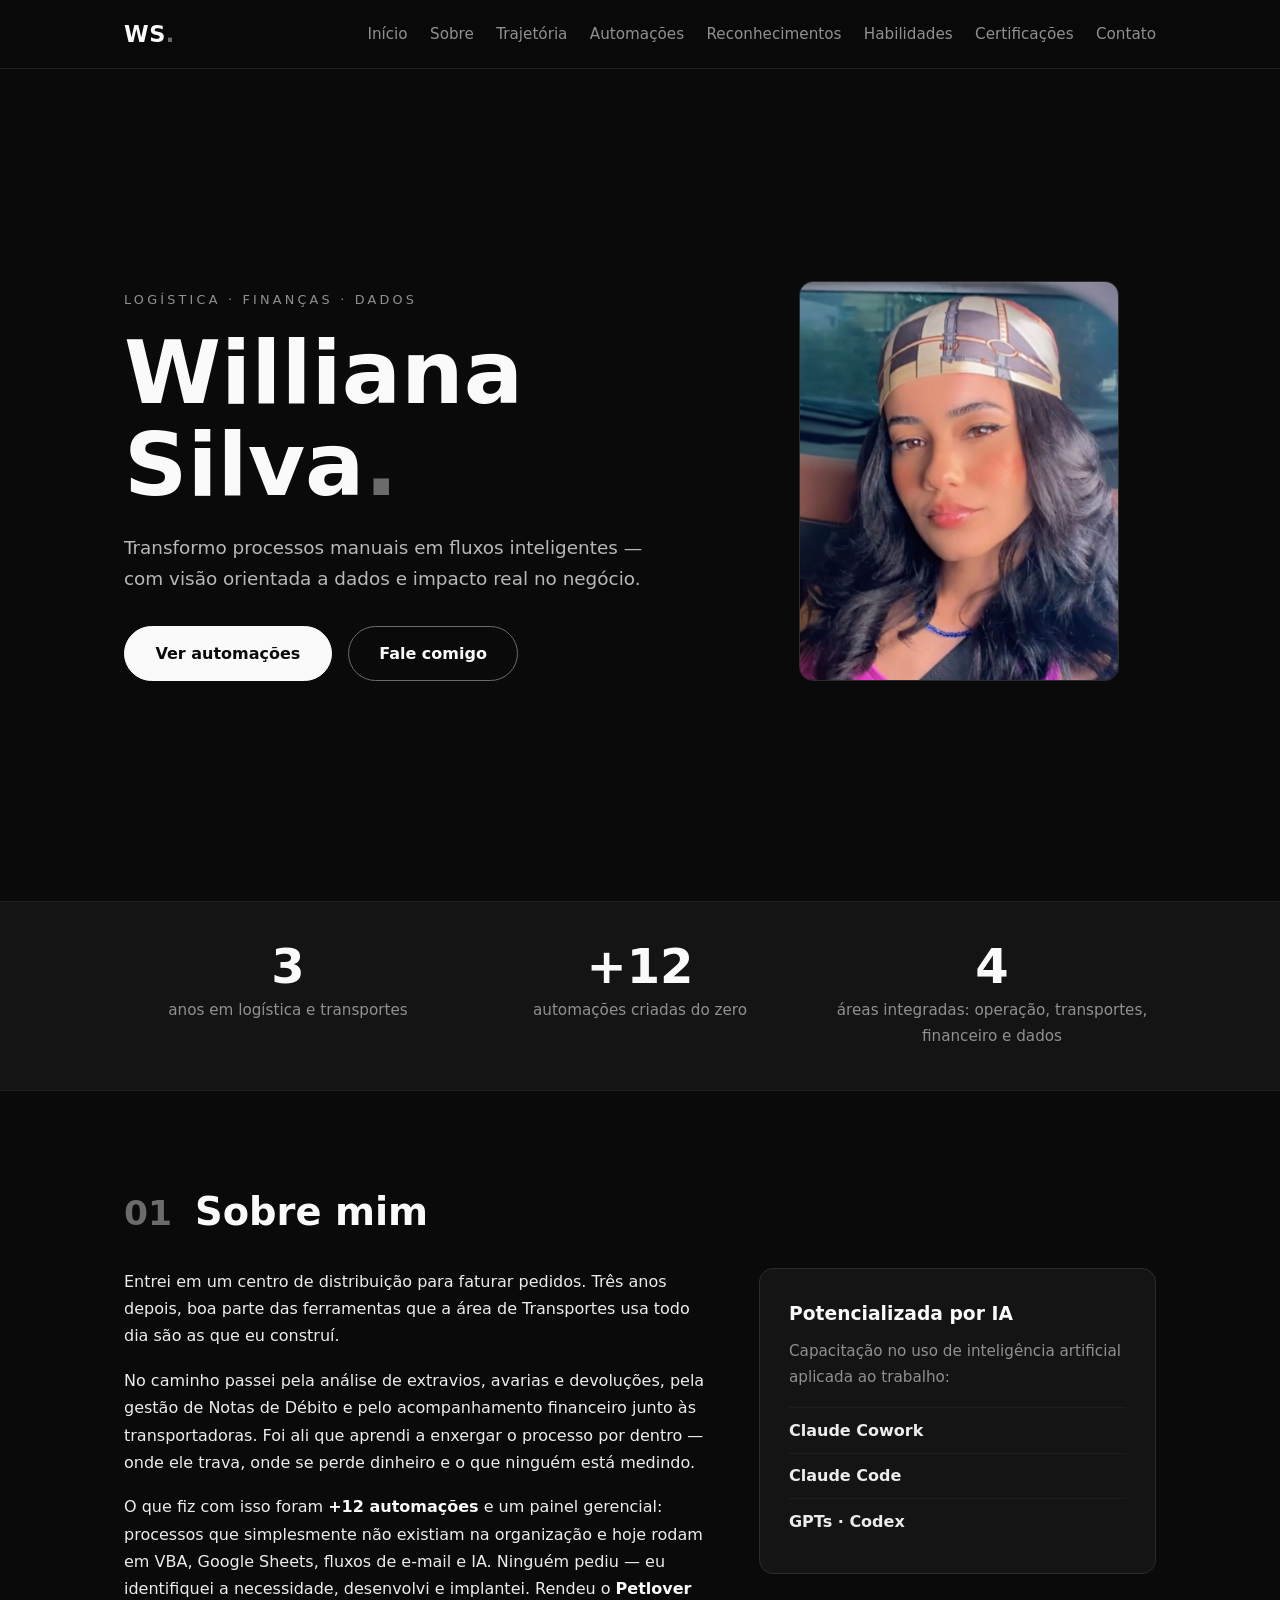
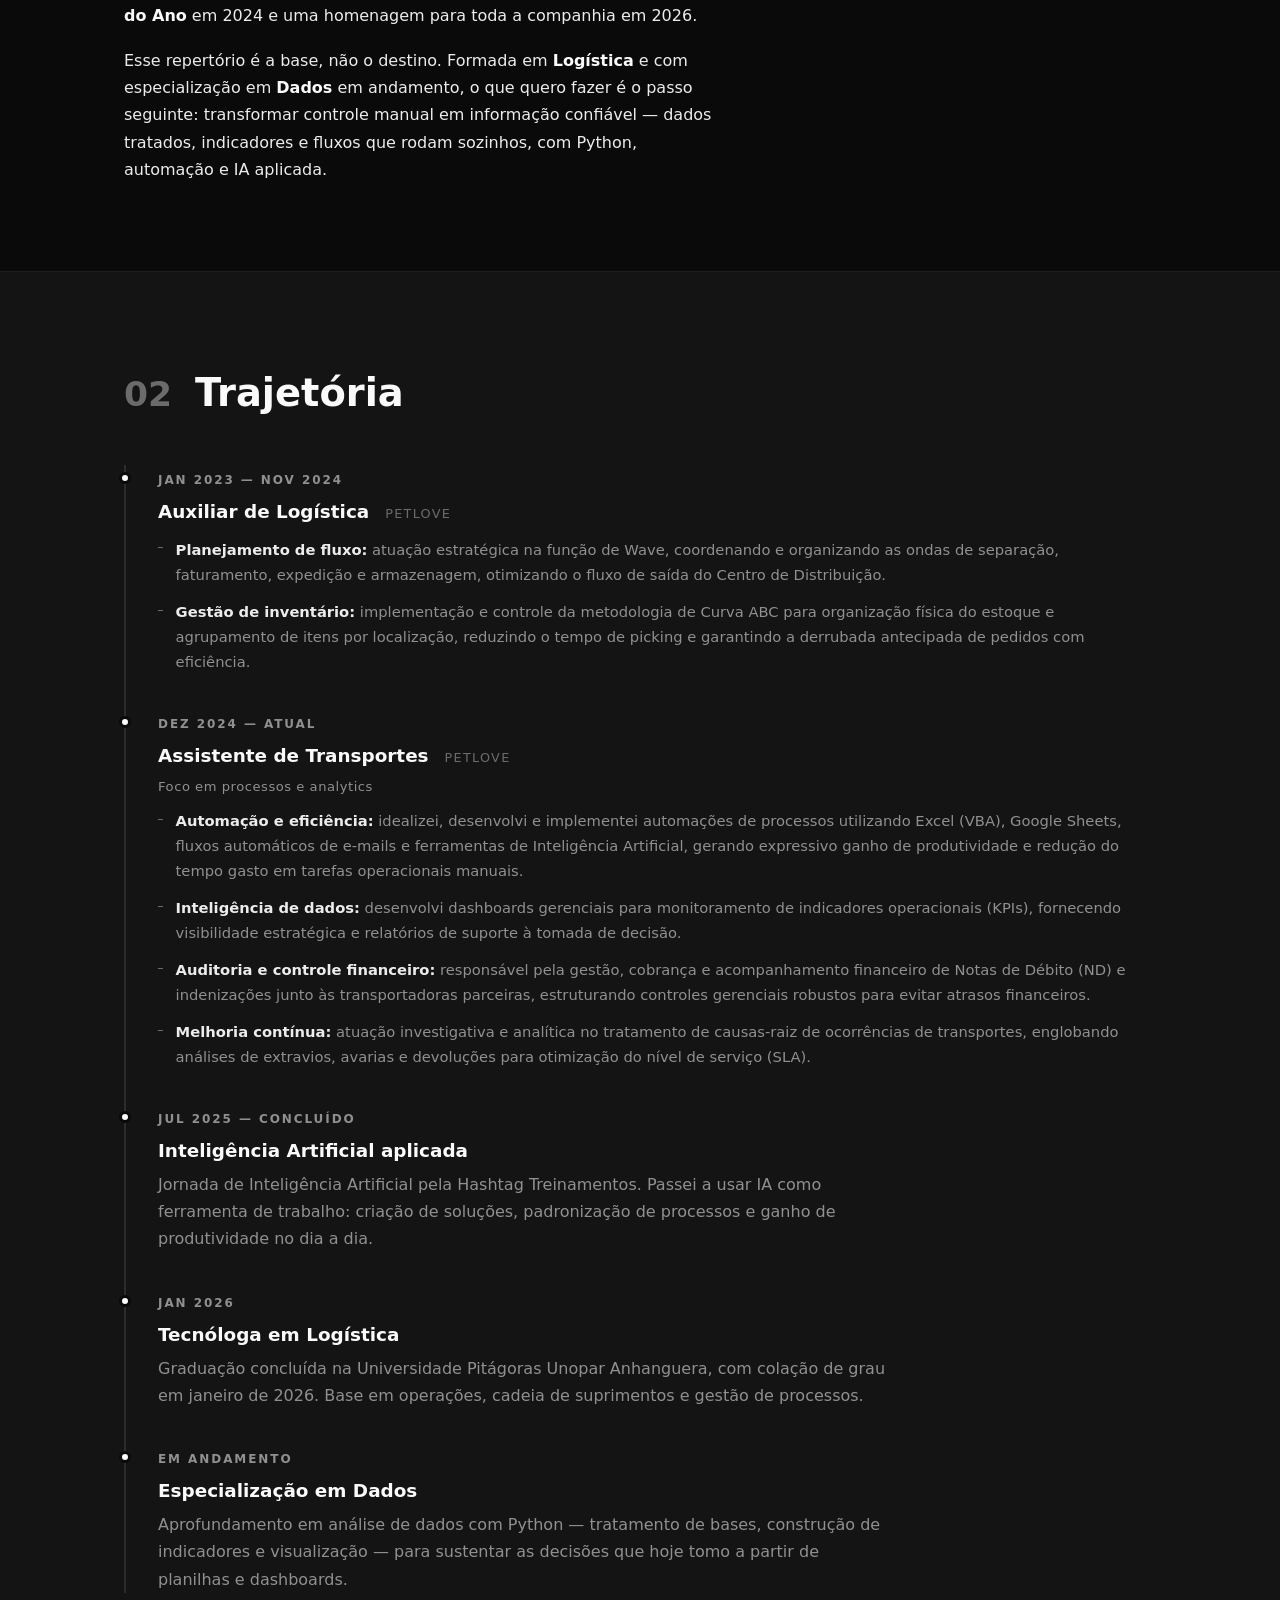
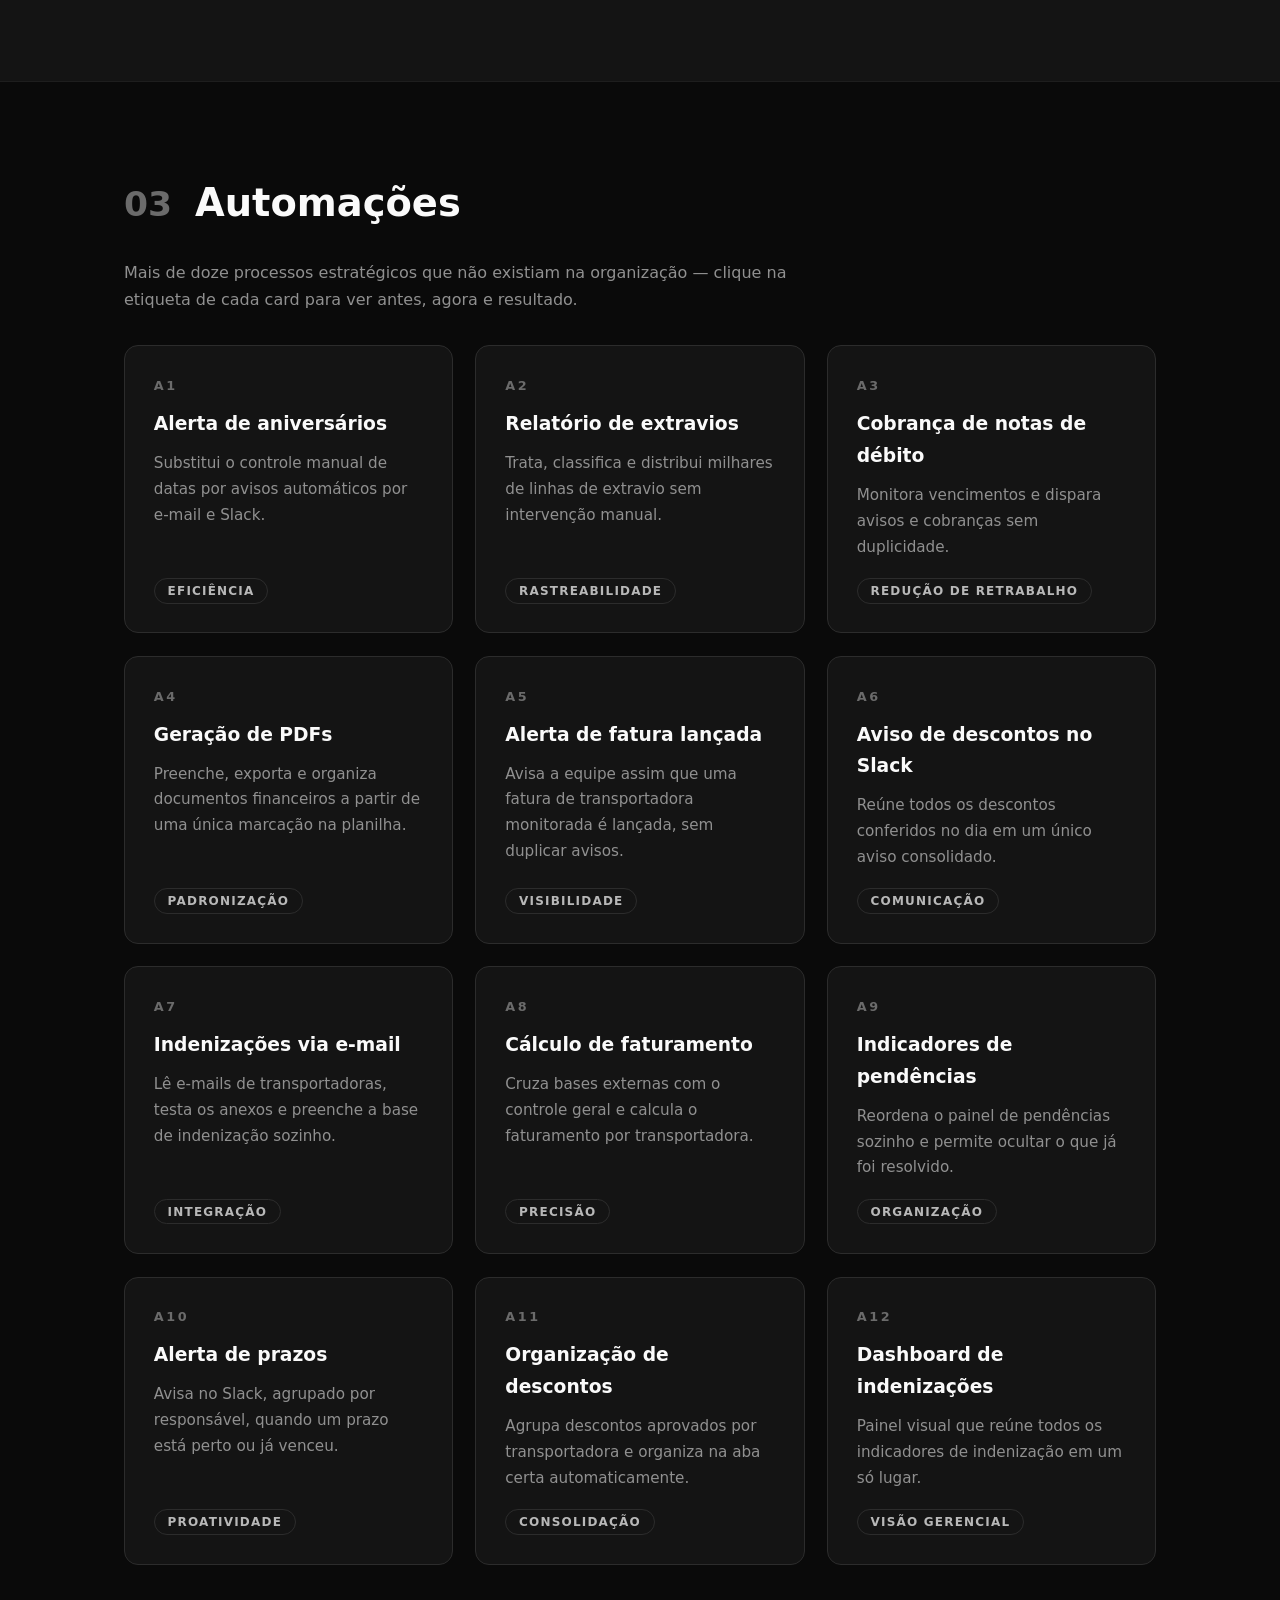
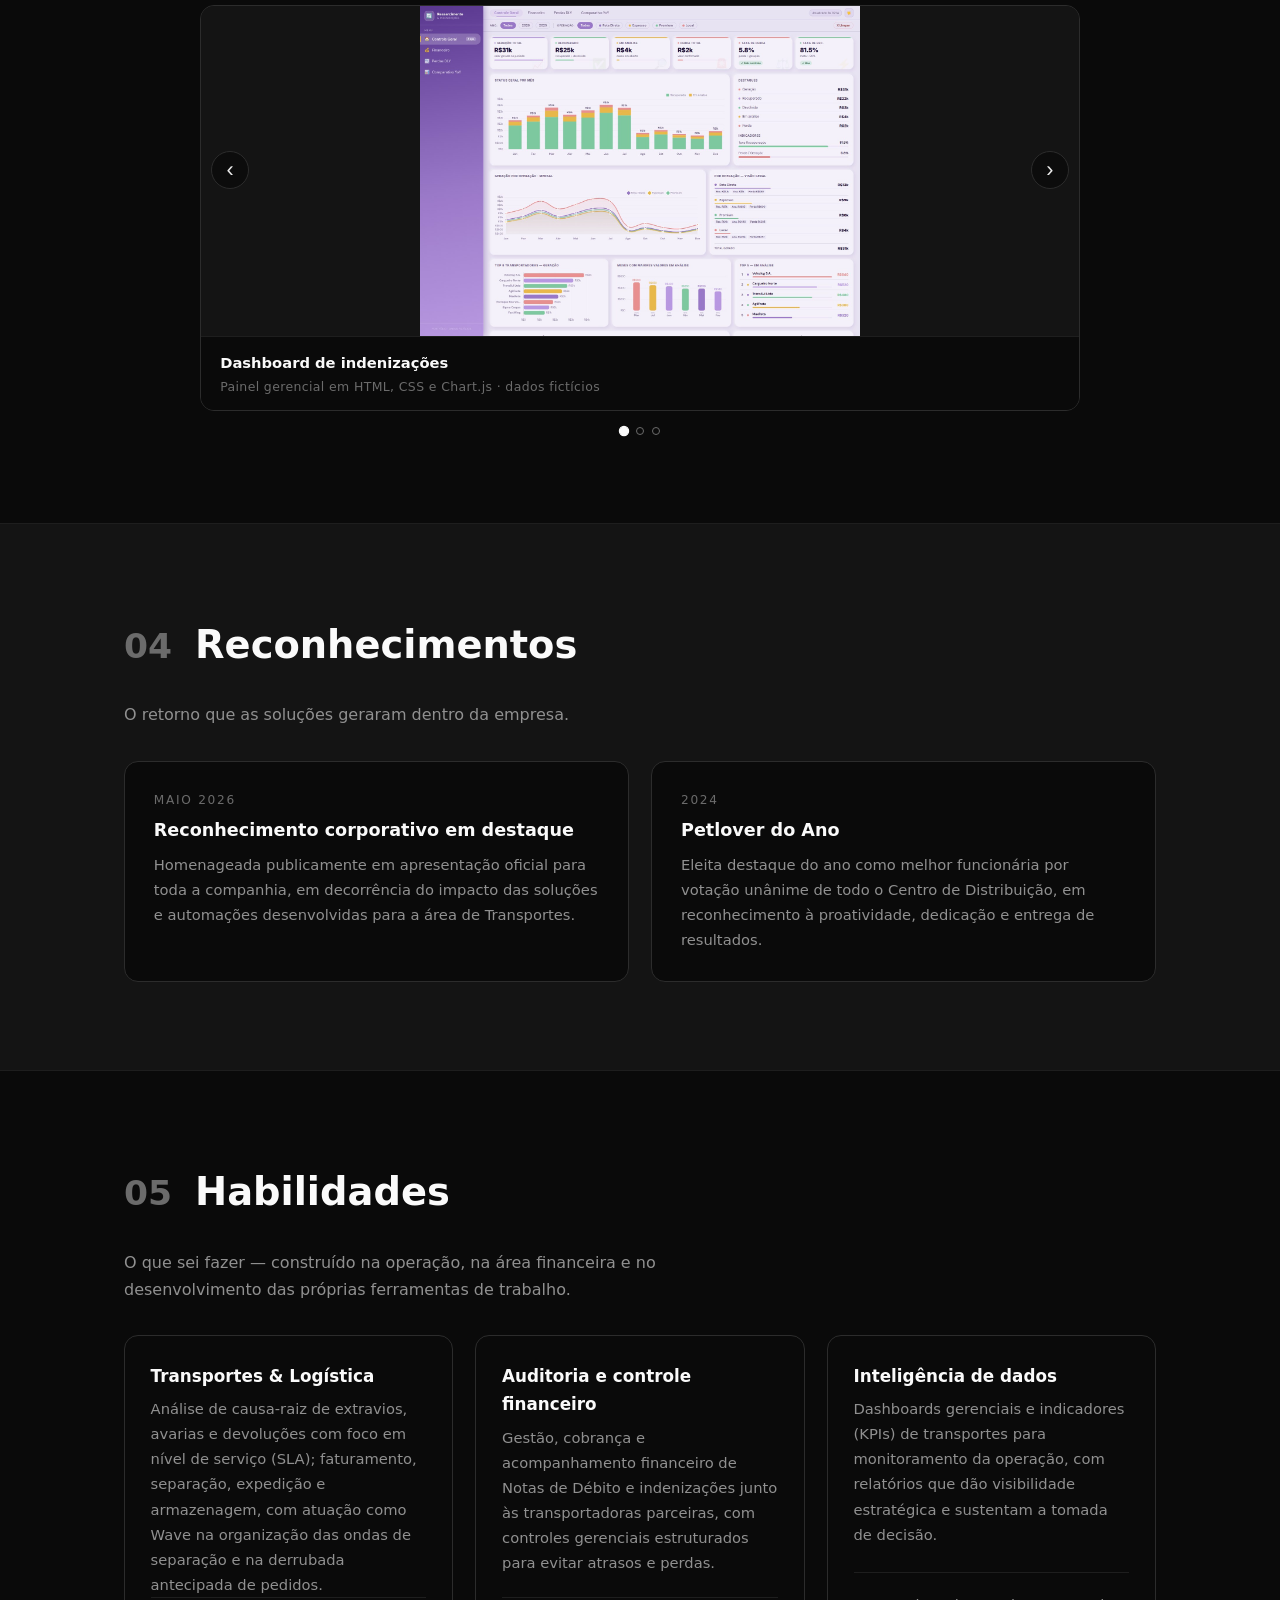
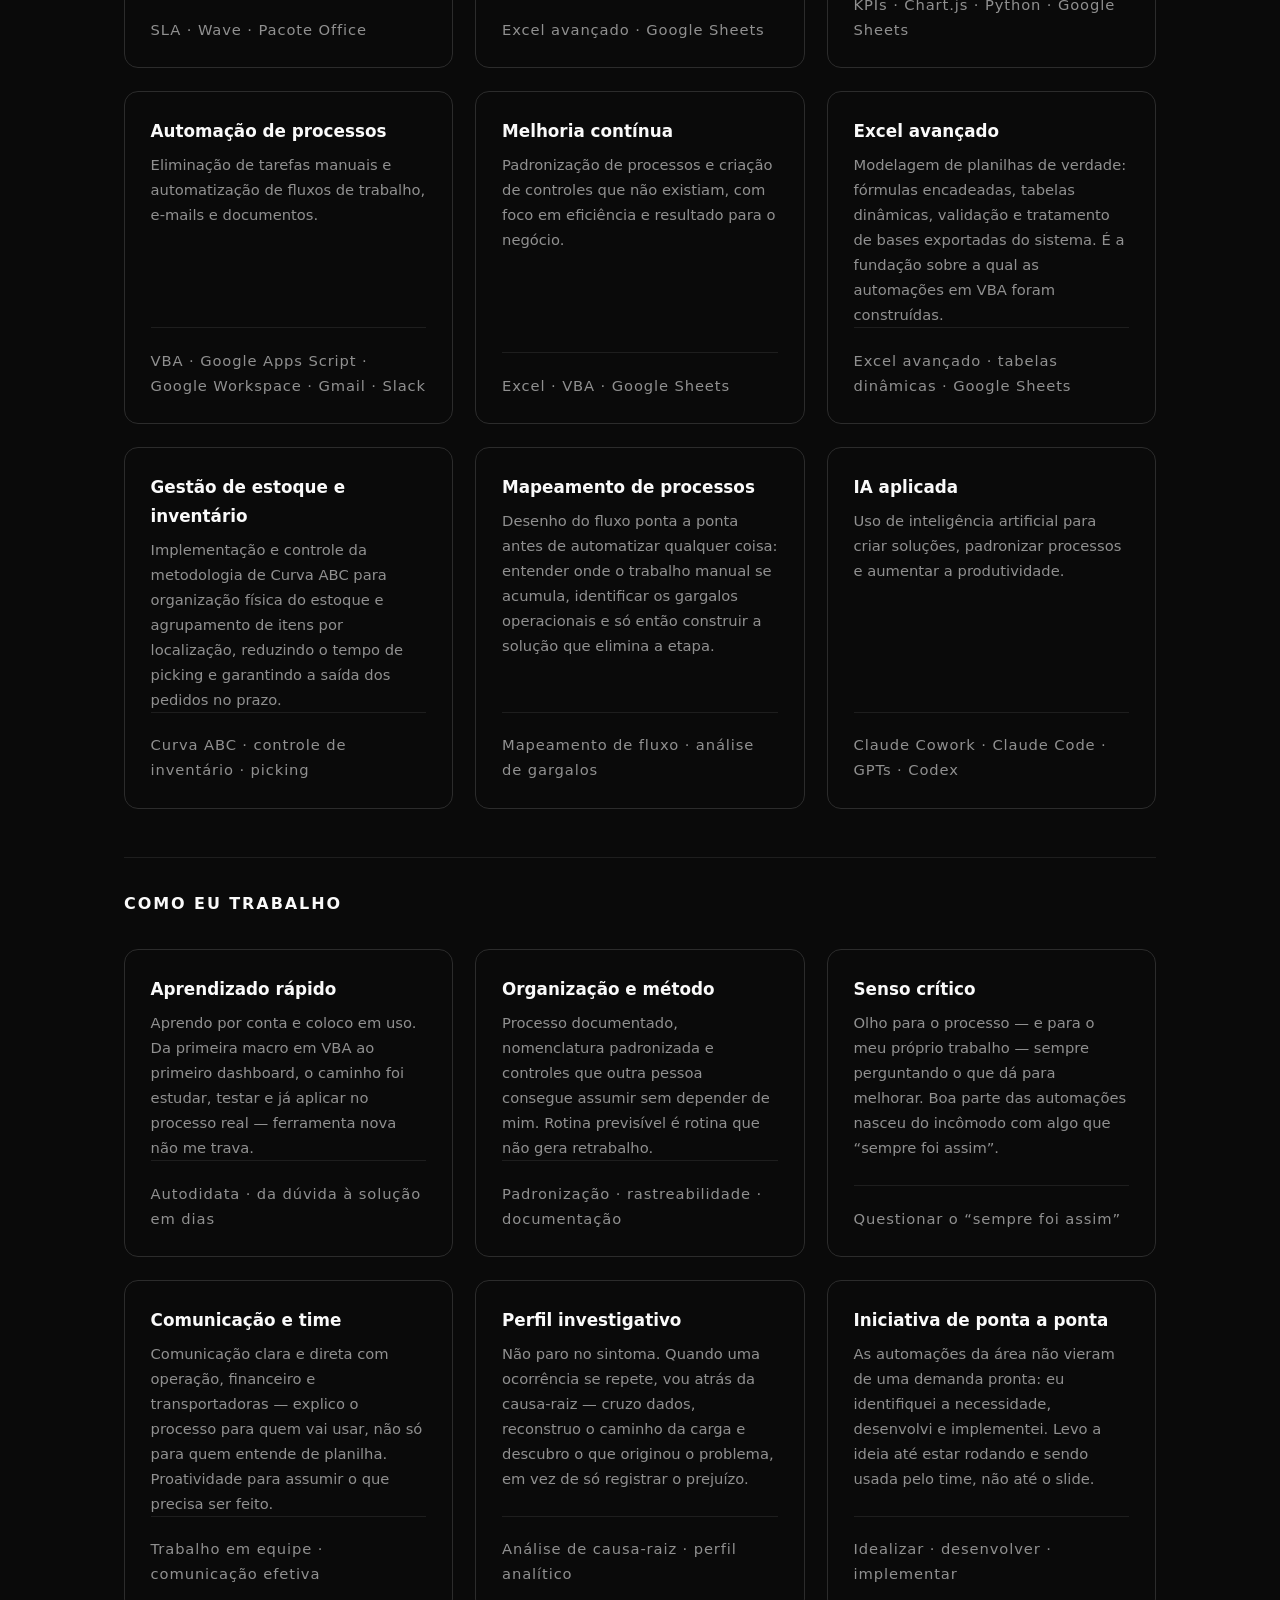
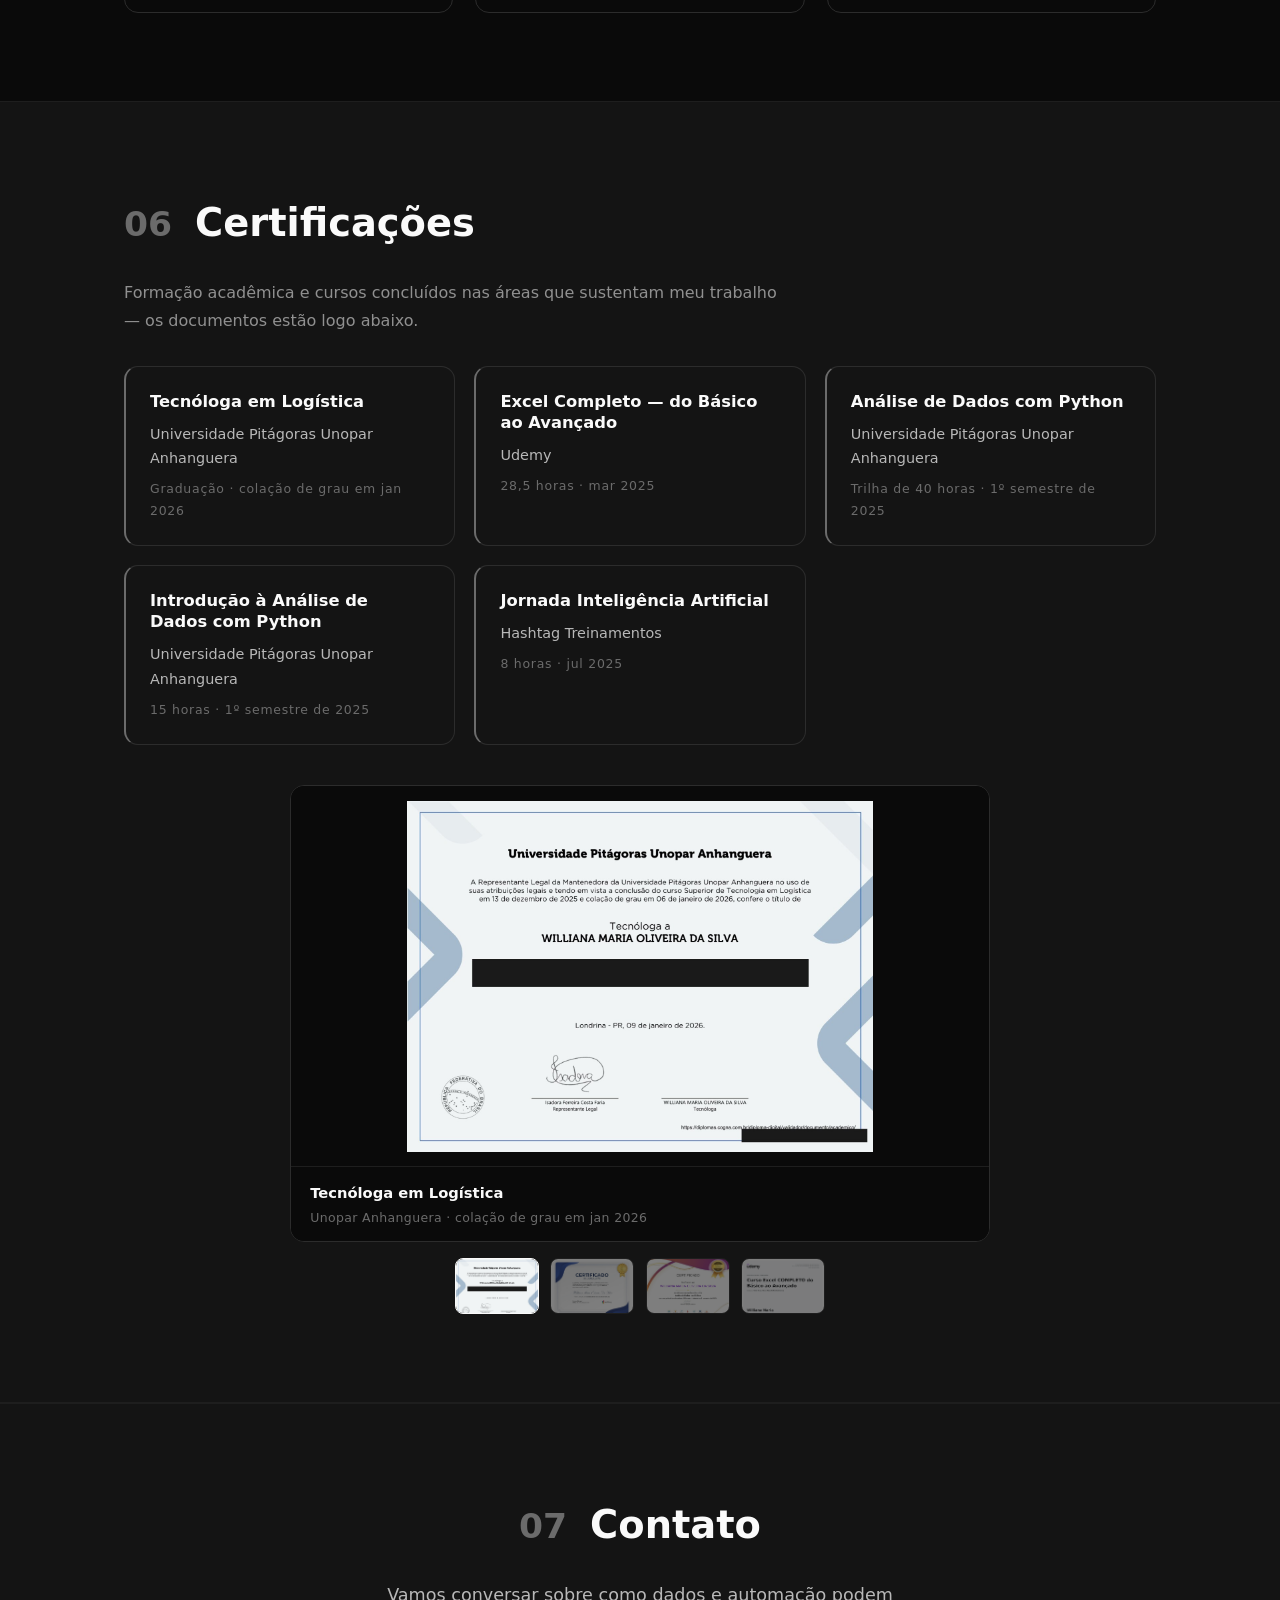
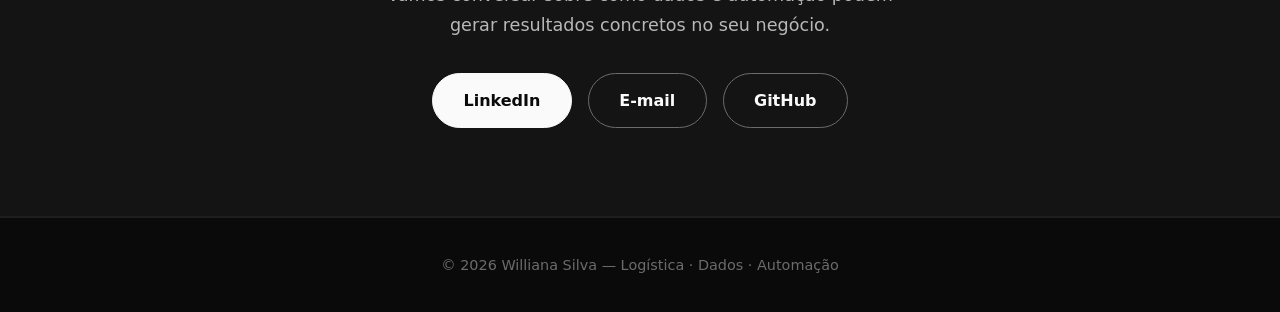
==== index.html @ 8d0e6d05 "Divide a galeria em duas e refaz o painel de pendencias A galeria unica misturava telas largas e cer" ====
<!DOCTYPE html>
<html lang="pt-BR">
<head>
  <meta charset="UTF-8">
  <meta name="viewport" content="width=device-width, initial-scale=1.0">
  <meta name="description" content="Portfólio de Williana Silva — Logística, Dados e Automação de Processos">
  <title>Williana Silva — Logística &amp; Dados</title>
  <link rel="stylesheet" href="css/style.css">
</head>
<body>

  <header class="header">
    <nav class="nav container">
      <a href="#inicio" class="nav__logo">WS<span class="ponto">.</span></a>
      <button class="nav__toggle" id="nav-toggle" aria-label="Abrir menu">☰</button>
      <ul class="nav__menu" id="nav-menu">
        <li><a href="#inicio" class="nav__link">Início</a></li>
        <li><a href="#sobre" class="nav__link">Sobre</a></li>
        <li><a href="#trajetoria" class="nav__link">Trajetória</a></li>
        <li><a href="#automacoes" class="nav__link">Automações</a></li>
        <li><a href="#reconhecimentos" class="nav__link">Reconhecimentos</a></li>
        <li><a href="#habilidades" class="nav__link">Habilidades</a></li>
        <li><a href="#certificacoes" class="nav__link">Certificações</a></li>
        <li><a href="#contato" class="nav__link">Contato</a></li>
      </ul>
    </nav>
  </header>

  <main>

    <!-- ===== HERO ===== -->
    <section id="inicio" class="hero container">
      <div class="hero__texto reveal">
        <p class="hero__tag">Logística · Finanças · Dados</p>
        <h1>Williana<br>Silva<span class="ponto">.</span></h1>
        <p class="hero__subtitulo">
          Transformo processos manuais em fluxos inteligentes —
          com visão orientada a dados e impacto real no negócio.
        </p>
        <div class="hero__acoes">
          <a href="#automacoes" class="botao">Ver automações</a>
          <a href="#contato" class="botao botao--vazado">Fale comigo</a>
        </div>
      </div>

      <!-- Foto de perfil: coloque sua foto em assets/foto-perfil.jpg -->
      <div class="hero__foto reveal">
        <img src="assets/foto-perfil.jpg" alt="Foto de Williana Silva"
             onerror="this.style.display='none'; this.nextElementSibling.style.display='flex'">
        <div class="foto-placeholder" style="display:none">
          <span>WS</span>
          <small>sua foto aqui<br>assets/foto-perfil.jpg</small>
        </div>
      </div>
    </section>

    <!-- ===== NÚMEROS ===== -->
    <section class="numeros">
      <div class="container numeros__grid">
        <div class="numero reveal">
          <strong>3</strong>
          <span>anos em logística e transportes</span>
        </div>
        <div class="numero reveal">
          <strong>+12</strong>
          <span>automações criadas do zero</span>
        </div>
        <div class="numero reveal">
          <strong>4</strong>
          <span>áreas integradas: operação, transportes, financeiro e dados</span>
        </div>
      </div>
    </section>

    <!-- ===== SOBRE ===== -->
    <section id="sobre" class="secao container">
      <h2 class="secao__titulo reveal"><span class="secao__num">01</span> Sobre mim</h2>
      <div class="sobre__grid">
        <div class="sobre__texto reveal">
          <p>
            Entrei em um centro de distribuição para faturar pedidos. Três anos depois,
            boa parte das ferramentas que a área de Transportes usa todo dia são as que
            eu construí.
          </p>
          <p>
            No caminho passei pela análise de extravios, avarias e devoluções, pela
            gestão de Notas de Débito e pelo acompanhamento financeiro junto às
            transportadoras. Foi ali que aprendi a enxergar o processo por dentro —
            onde ele trava, onde se perde dinheiro e o que ninguém está medindo.
          </p>
          <p>
            O que fiz com isso foram <strong>+12 automações</strong> e um painel gerencial:
            processos que simplesmente não existiam na organização e hoje rodam em VBA,
            Google Sheets, fluxos de e-mail e IA. Ninguém pediu — eu identifiquei a
            necessidade, desenvolvi e implantei. Rendeu o <strong>Petlover do Ano</strong>
            em 2024 e uma homenagem para toda a companhia em 2026.
          </p>
          <p>
            Esse repertório é a base, não o destino. Formada em <strong>Logística</strong>
            e com especialização em <strong>Dados</strong> em andamento, o que quero fazer
            é o passo seguinte: transformar controle manual em informação confiável —
            dados tratados, indicadores e fluxos que rodam sozinhos, com Python,
            automação e IA aplicada.
          </p>
        </div>
        <aside class="sobre__cartao reveal">
          <h3>Potencializada por IA</h3>
          <p>Capacitação no uso de inteligência artificial aplicada ao trabalho:</p>
          <ul>
            <li>Claude Cowork</li>
            <li>Claude Code</li>
            <li>GPTs · Codex</li>
          </ul>
        </aside>
      </div>
    </section>

    <!-- ===== TRAJETÓRIA ===== -->
    <section id="trajetoria" class="secao secao--alt">
      <div class="container">
        <h2 class="secao__titulo reveal"><span class="secao__num">02</span> Trajetória</h2>
        <div class="linha-tempo">
          <article class="etapa reveal">
            <span class="etapa__marcador"></span>
            <p class="etapa__periodo">Jan 2023 — Nov 2024</p>
            <h3>Auxiliar de Logística <span class="etapa__empresa">Petlove</span></h3>
            <ul class="etapa__lista">
              <li><strong>Planejamento de fluxo:</strong> atuação estratégica na função de
                  Wave, coordenando e organizando as ondas de separação, faturamento,
                  expedição e armazenagem, otimizando o fluxo de saída do Centro de
                  Distribuição.</li>
              <li><strong>Gestão de inventário:</strong> implementação e controle da
                  metodologia de Curva ABC para organização física do estoque e
                  agrupamento de itens por localização, reduzindo o tempo de picking e
                  garantindo a derrubada antecipada de pedidos com eficiência.</li>
            </ul>
          </article>
          <article class="etapa reveal">
            <span class="etapa__marcador"></span>
            <p class="etapa__periodo">Dez 2024 — atual</p>
            <h3>Assistente de Transportes <span class="etapa__empresa">Petlove</span></h3>
            <p class="etapa__cargo">Foco em processos e analytics</p>
            <ul class="etapa__lista">
              <li><strong>Automação e eficiência:</strong> idealizei, desenvolvi e
                  implementei automações de processos utilizando Excel (VBA), Google
                  Sheets, fluxos automáticos de e-mails e ferramentas de Inteligência
                  Artificial, gerando expressivo ganho de produtividade e redução do
                  tempo gasto em tarefas operacionais manuais.</li>
              <li><strong>Inteligência de dados:</strong> desenvolvi dashboards gerenciais
                  para monitoramento de indicadores operacionais (KPIs), fornecendo
                  visibilidade estratégica e relatórios de suporte à tomada de decisão.</li>
              <li><strong>Auditoria e controle financeiro:</strong> responsável pela gestão,
                  cobrança e acompanhamento financeiro de Notas de Débito (ND) e
                  indenizações junto às transportadoras parceiras, estruturando controles
                  gerenciais robustos para evitar atrasos financeiros.</li>
              <li><strong>Melhoria contínua:</strong> atuação investigativa e analítica no
                  tratamento de causas-raiz de ocorrências de transportes, englobando
                  análises de extravios, avarias e devoluções para otimização do nível de
                  serviço (SLA).</li>
            </ul>
          </article>
          <article class="etapa reveal">
            <span class="etapa__marcador"></span>
            <p class="etapa__periodo">Jul 2025 — concluído</p>
            <h3>Inteligência Artificial aplicada</h3>
            <p>Jornada de Inteligência Artificial pela Hashtag Treinamentos. Passei a
               usar IA como ferramenta de trabalho: criação de soluções, padronização
               de processos e ganho de produtividade no dia a dia.</p>
          </article>
          <article class="etapa reveal">
            <span class="etapa__marcador"></span>
            <p class="etapa__periodo">Jan 2026</p>
            <h3>Tecnóloga em Logística</h3>
            <p>Graduação concluída na Universidade Pitágoras Unopar Anhanguera, com
               colação de grau em janeiro de 2026. Base em operações, cadeia de
               suprimentos e gestão de processos.</p>
          </article>
          <article class="etapa reveal">
            <span class="etapa__marcador"></span>
            <p class="etapa__periodo">Em andamento</p>
            <h3>Especialização em Dados</h3>
            <p>Aprofundamento em análise de dados com Python — tratamento de bases,
               construção de indicadores e visualização — para sustentar as decisões
               que hoje tomo a partir de planilhas e dashboards.</p>
          </article>
        </div>
      </div>
    </section>

    <!-- ===== AUTOMAÇÕES (cards + modal de detalhes) ===== -->
    <section id="automacoes" class="secao container">
      <h2 class="secao__titulo reveal"><span class="secao__num">03</span> Automações</h2>
      <p class="secao__descricao reveal">
        Mais de doze processos estratégicos que não existiam na organização —
        clique na etiqueta de cada card para ver antes, agora e resultado.
      </p>
      <div class="automacoes__grade reveal" id="automacoes-grade"></div>

      <div class="carrossel carrossel--telas reveal" id="galeria-automacoes"
           aria-roledescription="carrossel" aria-label="Telas das automações">
        <div class="carrossel__palco">
          <ul class="carrossel__trilho"></ul>
        </div>
        <button class="carrossel__seta carrossel__seta--anterior" data-passo="-1"
                type="button" aria-label="Tela anterior">&#8249;</button>
        <button class="carrossel__seta carrossel__seta--proxima" data-passo="1"
                type="button" aria-label="Próxima tela">&#8250;</button>
        <div class="carrossel__nav carrossel__nav--pontos" role="tablist"
             aria-label="Selecionar tela"></div>
      </div>
    </section>

    <!-- ===== RECONHECIMENTOS ===== -->
    <section id="reconhecimentos" class="secao secao--alt">
      <div class="container">
        <h2 class="secao__titulo reveal"><span class="secao__num">04</span> Reconhecimentos</h2>
        <p class="secao__descricao reveal">
          O retorno que as soluções geraram dentro da empresa.
        </p>
        <div class="premios">
          <article class="premio reveal">
            <p class="premio__periodo">Maio 2026</p>
            <h3>Reconhecimento corporativo em destaque</h3>
            <p>Homenageada publicamente em apresentação oficial para toda a companhia,
               em decorrência do impacto das soluções e automações desenvolvidas para a
               área de Transportes.</p>
          </article>
          <article class="premio reveal">
            <p class="premio__periodo">2024</p>
            <h3>Petlover do Ano</h3>
            <p>Eleita destaque do ano como melhor funcionária por votação unânime de
               todo o Centro de Distribuição, em reconhecimento à proatividade,
               dedicação e entrega de resultados.</p>
          </article>
        </div>
      </div>
    </section>

    <!-- ===== HABILIDADES ===== -->
    <section id="habilidades" class="secao container">
      <div>
        <h2 class="secao__titulo reveal"><span class="secao__num">05</span> Habilidades</h2>
        <p class="secao__descricao reveal">
          O que sei fazer — construído na operação, na área financeira e no
          desenvolvimento das próprias ferramentas de trabalho.
        </p>
        <div class="habilidades__grid">
          <div class="habilidade reveal">
            <h3>Transportes &amp; Logística</h3>
            <p>Análise de causa-raiz de extravios, avarias e devoluções com foco em
               nível de serviço (SLA); faturamento, separação, expedição e armazenagem,
               com atuação como Wave na organização das ondas de separação e na derrubada
               antecipada de pedidos.</p>
            <p class="habilidade__ferramentas">SLA · Wave · Pacote Office</p>
          </div>
          <div class="habilidade reveal">
            <h3>Auditoria e controle financeiro</h3>
            <p>Gestão, cobrança e acompanhamento financeiro de Notas de Débito e
               indenizações junto às transportadoras parceiras, com controles gerenciais
               estruturados para evitar atrasos e perdas.</p>
            <p class="habilidade__ferramentas">Excel avançado · Google Sheets</p>
          </div>
          <div class="habilidade reveal">
            <h3>Inteligência de dados</h3>
            <p>Dashboards gerenciais e indicadores (KPIs) de transportes para
               monitoramento da operação, com relatórios que dão visibilidade
               estratégica e sustentam a tomada de decisão.</p>
            <p class="habilidade__ferramentas">KPIs · Chart.js · Python · Google Sheets</p>
          </div>
          <div class="habilidade reveal">
            <h3>Automação de processos</h3>
            <p>Eliminação de tarefas manuais e automatização de fluxos de
               trabalho, e-mails e documentos.</p>
            <p class="habilidade__ferramentas">VBA · Google Apps Script · Google Workspace · Gmail · Slack</p>
          </div>
          <div class="habilidade reveal">
            <h3>Melhoria contínua</h3>
            <p>Padronização de processos e criação de controles que não existiam,
               com foco em eficiência e resultado para o negócio.</p>
            <p class="habilidade__ferramentas">Excel · VBA · Google Sheets</p>
          </div>
          <div class="habilidade reveal">
            <h3>Excel avançado</h3>
            <p>Modelagem de planilhas de verdade: fórmulas encadeadas, tabelas dinâmicas,
               validação e tratamento de bases exportadas do sistema. É a fundação sobre
               a qual as automações em VBA foram construídas.</p>
            <p class="habilidade__ferramentas">Excel avançado · tabelas dinâmicas · Google Sheets</p>
          </div>
          <div class="habilidade reveal">
            <h3>Gestão de estoque e inventário</h3>
            <p>Implementação e controle da metodologia de Curva ABC para organização
               física do estoque e agrupamento de itens por localização, reduzindo o
               tempo de picking e garantindo a saída dos pedidos no prazo.</p>
            <p class="habilidade__ferramentas">Curva ABC · controle de inventário · picking</p>
          </div>
          <div class="habilidade reveal">
            <h3>Mapeamento de processos</h3>
            <p>Desenho do fluxo ponta a ponta antes de automatizar qualquer coisa:
               entender onde o trabalho manual se acumula, identificar os gargalos
               operacionais e só então construir a solução que elimina a etapa.</p>
            <p class="habilidade__ferramentas">Mapeamento de fluxo · análise de gargalos</p>
          </div>
          <div class="habilidade reveal">
            <h3>IA aplicada</h3>
            <p>Uso de inteligência artificial para criar soluções, padronizar
               processos e aumentar a produtividade.</p>
            <p class="habilidade__ferramentas">Claude Cowork · Claude Code · GPTs · Codex</p>
          </div>
        </div>

        <h3 class="habilidades__grupo reveal">Como eu trabalho</h3>
        <div class="habilidades__grid">
          <div class="habilidade reveal">
            <h3>Aprendizado rápido</h3>
            <p>Aprendo por conta e coloco em uso. Da primeira macro em VBA ao primeiro
               dashboard, o caminho foi estudar, testar e já aplicar no processo real —
               ferramenta nova não me trava.</p>
            <p class="habilidade__ferramentas">Autodidata · da dúvida à solução em dias</p>
          </div>
          <div class="habilidade reveal">
            <h3>Organização e método</h3>
            <p>Processo documentado, nomenclatura padronizada e controles que outra
               pessoa consegue assumir sem depender de mim. Rotina previsível é rotina
               que não gera retrabalho.</p>
            <p class="habilidade__ferramentas">Padronização · rastreabilidade · documentação</p>
          </div>
          <div class="habilidade reveal">
            <h3>Senso crítico</h3>
            <p>Olho para o processo — e para o meu próprio trabalho — sempre perguntando
               o que dá para melhorar. Boa parte das automações nasceu do incômodo com
               algo que &ldquo;sempre foi assim&rdquo;.</p>
            <p class="habilidade__ferramentas">Questionar o &ldquo;sempre foi assim&rdquo;</p>
          </div>
          <div class="habilidade reveal">
            <h3>Comunicação e time</h3>
            <p>Comunicação clara e direta com operação, financeiro e transportadoras —
               explico o processo para quem vai usar, não só para quem entende de
               planilha. Proatividade para assumir o que precisa ser feito.</p>
            <p class="habilidade__ferramentas">Trabalho em equipe · comunicação efetiva</p>
          </div>
          <div class="habilidade reveal">
            <h3>Perfil investigativo</h3>
            <p>Não paro no sintoma. Quando uma ocorrência se repete, vou atrás da
               causa-raiz — cruzo dados, reconstruo o caminho da carga e descubro o que
               originou o problema, em vez de só registrar o prejuízo.</p>
            <p class="habilidade__ferramentas">Análise de causa-raiz · perfil analítico</p>
          </div>
          <div class="habilidade reveal">
            <h3>Iniciativa de ponta a ponta</h3>
            <p>As automações da área não vieram de uma demanda pronta: eu identifiquei a
               necessidade, desenvolvi e implementei. Levo a ideia até estar rodando e
               sendo usada pelo time, não até o slide.</p>
            <p class="habilidade__ferramentas">Idealizar · desenvolver · implementar</p>
          </div>
        </div>
      </div>
    </section>

    <!-- ===== CERTIFICAÇÕES ===== -->
    <section id="certificacoes" class="secao secao--alt">
      <div class="container">
      <h2 class="secao__titulo reveal"><span class="secao__num">06</span> Certificações</h2>
      <p class="secao__descricao reveal">
        Formação acadêmica e cursos concluídos nas áreas que sustentam meu trabalho —
        os documentos estão logo abaixo.
      </p>
      <div class="certificados">
        <article class="certificado reveal">
          <h3>Tecnóloga em Logística</h3>
          <p class="certificado__emissor">Universidade Pitágoras Unopar Anhanguera</p>
          <p class="certificado__meta">Graduação · colação de grau em jan 2026</p>
        </article>
        <article class="certificado reveal">
          <h3>Excel Completo — do Básico ao Avançado</h3>
          <p class="certificado__emissor">Udemy</p>
          <p class="certificado__meta">28,5 horas · mar 2025</p>
        </article>
        <article class="certificado reveal">
          <h3>Análise de Dados com Python</h3>
          <p class="certificado__emissor">Universidade Pitágoras Unopar Anhanguera</p>
          <p class="certificado__meta">Trilha de 40 horas · 1º semestre de 2025</p>
        </article>
        <article class="certificado reveal">
          <h3>Introdução à Análise de Dados com Python</h3>
          <p class="certificado__emissor">Universidade Pitágoras Unopar Anhanguera</p>
          <p class="certificado__meta">15 horas · 1º semestre de 2025</p>
        </article>
        <article class="certificado reveal">
          <h3>Jornada Inteligência Artificial</h3>
          <p class="certificado__emissor">Hashtag Treinamentos</p>
          <p class="certificado__meta">8 horas · jul 2025</p>
        </article>
      </div>

      <div class="carrossel carrossel--folhas reveal" id="galeria-certificados"
           aria-roledescription="carrossel" aria-label="Certificados">
        <div class="carrossel__palco">
          <ul class="carrossel__trilho"></ul>
        </div>
        <div class="carrossel__nav carrossel__nav--miniaturas" role="tablist"
             aria-label="Selecionar certificado"></div>
      </div>
      </div>
    </section>

    <!-- ===== CONTATO ===== -->
    <section id="contato" class="secao secao--alt">
      <div class="container contato">
        <h2 class="secao__titulo reveal"><span class="secao__num">07</span> Contato</h2>
        <p class="contato__chamada reveal">
          Vamos conversar sobre como dados e automação podem gerar
          resultados concretos no seu negócio.
        </p>
        <div class="contato__links reveal">
          <a href="https://www.linkedin.com/in/williana-s-61630a340" target="_blank" rel="noopener" class="botao">LinkedIn</a>
          <a href="mailto:an4oliver@gmail.com" class="botao botao--vazado">E-mail</a>
          <a href="https://github.com/An4oliver" target="_blank" rel="noopener" class="botao botao--vazado">GitHub</a>
        </div>
      </div>
    </section>

  </main>

  <footer class="footer">
    <p>© 2026 Williana Silva — Logística · Dados · Automação</p>
  </footer>

  <!-- ===== MODAL DE DETALHES DAS AUTOMAÇÕES ===== -->
  <div class="modal" id="modal-automacao">
    <div class="modal__caixa" role="dialog" aria-modal="true" aria-labelledby="modal-titulo">
      <button class="modal__fechar" id="modal-fechar" type="button" aria-label="Fechar">&times;</button>
      <p class="modal__etiqueta" id="modal-etiqueta"></p>
      <h3 class="modal__titulo" id="modal-titulo"></h3>
      <p class="modal__linha"><strong>Antes:</strong> <span id="modal-antes"></span></p>
      <p class="modal__linha"><strong>Agora:</strong> <span id="modal-agora"></span></p>
      <p class="modal__linha"><strong>Resultado:</strong> <span id="modal-resultado"></span></p>
      <div class="modal__stack" id="modal-stack"></div>
      <a class="modal__link" id="modal-link" href="#" target="_blank" rel="noopener" hidden>Abrir dashboard completo →</a>
    </div>
  </div>

  <script src="js/galeria.js"></script>
  <script src="js/script.js"></script>
  <script src="js/automacoes.js"></script>
</body>
</html>
---- css/style.css ----
/* ============================================================
   Williana Silva — Portfólio
   Paleta monocromática (tons de cinza, do preto ao branco)
   ============================================================ */

* {
  margin: 0;
  padding: 0;
  box-sizing: border-box;
}

:root {
  --preto: #0a0a0a;
  --cinza-900: #141414;
  --cinza-800: #1e1e1e;
  --cinza-700: #2c2c2c;
  --cinza-500: #6b6b6b;
  --cinza-400: #909090;
  --cinza-300: #b8b8b8;
  --cinza-100: #ececec;
  --branco: #fafafa;
  --raio: 14px;
  --transicao: 0.25s ease;
}

html {
  scroll-behavior: smooth;
}

body {
  font-family: "Segoe UI", system-ui, -apple-system, sans-serif;
  background: var(--preto);
  color: var(--cinza-100);
  line-height: 1.7;
}

::selection {
  background: var(--branco);
  color: var(--preto);
}

.container {
  max-width: 1080px;
  margin: 0 auto;
  padding: 0 1.5rem;
}

code {
  background: var(--cinza-800);
  padding: 0.1em 0.45em;
  border-radius: 6px;
  font-size: 0.9em;
  color: var(--cinza-300);
}

/* ============================================================
   Barras de rolagem personalizadas (monocromáticas)
   ============================================================ */
html {
  scrollbar-color: var(--cinza-500) var(--cinza-900); /* Firefox */
  scrollbar-width: thin;
}

::-webkit-scrollbar {
  width: 10px;
  height: 10px;
}

::-webkit-scrollbar-track {
  background: var(--cinza-900);
}

::-webkit-scrollbar-thumb {
  background: var(--cinza-500);
  border-radius: 20px;
  border: 2px solid var(--cinza-900);
}

::-webkit-scrollbar-thumb:hover {
  background: var(--cinza-300);
}

/* ============================================================
   Header / navegação
   ============================================================ */
.header {
  position: sticky;
  top: 0;
  z-index: 50;
  background: rgba(10, 10, 10, 0.85);
  backdrop-filter: blur(10px);
  border-bottom: 1px solid var(--cinza-800);
}

.nav {
  display: flex;
  align-items: center;
  justify-content: space-between;
  height: 68px;
}

.nav__logo {
  font-size: 1.4rem;
  font-weight: 800;
  letter-spacing: 0.02em;
  color: var(--branco);
  text-decoration: none;
}

.ponto {
  color: var(--cinza-500);
}

.nav__toggle {
  display: none;
  background: none;
  border: none;
  color: var(--branco);
  font-size: 1.5rem;
  cursor: pointer;
}

.nav__menu {
  display: flex;
  gap: 1.4rem;
  list-style: none;
}

.nav__link {
  color: var(--cinza-400);
  text-decoration: none;
  font-size: 0.95rem;
  transition: color var(--transicao);
}

.nav__link:hover {
  color: var(--branco);
}

/* ============================================================
   Hero
   ============================================================ */
.hero {
  min-height: calc(100vh - 68px);
  display: grid;
  grid-template-columns: 1.2fr 0.8fr;
  align-items: center;
  gap: 3rem;
  padding-top: 3rem;
  padding-bottom: 3rem;
}

.hero__tag {
  text-transform: uppercase;
  letter-spacing: 0.25em;
  font-size: 0.8rem;
  color: var(--cinza-400);
  margin-bottom: 1rem;
}

.hero h1 {
  font-size: clamp(3rem, 9vw, 5.5rem);
  font-weight: 800;
  line-height: 1.05;
  color: var(--branco);
}

.hero__subtitulo {
  margin-top: 1.25rem;
  max-width: 34rem;
  font-size: 1.15rem;
  color: var(--cinza-300);
}

.hero__acoes {
  margin-top: 2rem;
  display: flex;
  gap: 1rem;
  flex-wrap: wrap;
}

/* Botões */
.botao {
  display: inline-block;
  padding: 0.8rem 1.9rem;
  background: var(--branco);
  color: var(--preto);
  text-decoration: none;
  font-weight: 700;
  border-radius: 999px;
  border: 1px solid var(--branco);
  transition: background var(--transicao), color var(--transicao), transform var(--transicao);
}

.botao:hover {
  transform: translateY(-2px);
}

.botao--vazado {
  background: transparent;
  color: var(--branco);
  border-color: var(--cinza-500);
}

.botao--vazado:hover {
  border-color: var(--branco);
}

/* Foto de perfil */
.hero__foto {
  justify-self: center;
}

.hero__foto img,
.hero__foto .foto-placeholder {
  width: min(320px, 70vw);
  aspect-ratio: 4 / 5;
  object-fit: cover;
  border-radius: var(--raio);
  border: 1px solid var(--cinza-700);
}

.hero__foto img {
  object-position: 50% 75%; /* posiciona o rosto mais para cima dentro da moldura */
}

.foto-placeholder {
  display: flex;
  flex-direction: column;
  align-items: center;
  justify-content: center;
  gap: 0.5rem;
  background: linear-gradient(145deg, var(--cinza-800), var(--cinza-900));
  color: var(--cinza-500);
  text-align: center;
}

.foto-placeholder span {
  font-size: 3rem;
  font-weight: 800;
  color: var(--cinza-400);
}

.foto-placeholder small {
  font-size: 0.75rem;
  line-height: 1.4;
}

/* ============================================================
   Números
   ============================================================ */
.numeros {
  border-top: 1px solid var(--cinza-800);
  border-bottom: 1px solid var(--cinza-800);
  background: var(--cinza-900);
}

.numeros__grid {
  display: grid;
  grid-template-columns: repeat(3, 1fr);
  gap: 1.5rem;
  padding-top: 2.5rem;
  padding-bottom: 2.5rem;
}

.numero {
  text-align: center;
}

.numero strong {
  display: block;
  font-size: 3rem;
  font-weight: 800;
  color: var(--branco);
  line-height: 1;
}

.numero span {
  display: block;
  margin-top: 0.5rem;
  color: var(--cinza-400);
  font-size: 0.95rem;
}

/* ============================================================
   Seções
   ============================================================ */
.secao {
  padding: 5.5rem 1.5rem;
}

.secao--alt {
  background: var(--cinza-900);
  border-top: 1px solid var(--cinza-800);
  border-bottom: 1px solid var(--cinza-800);
  padding-left: 0;
  padding-right: 0;
}

.secao--alt > .container {
  padding: 0 1.5rem;
}

.secao__titulo {
  font-size: clamp(1.7rem, 4vw, 2.4rem);
  font-weight: 800;
  color: var(--branco);
  margin-bottom: 1.5rem;
}

.secao__num {
  color: var(--cinza-500);
  font-size: 0.9em;
  margin-right: 0.6rem;
}

.secao__descricao {
  color: var(--cinza-400);
  margin-bottom: 2rem;
  max-width: 42rem;
}

/* ============================================================
   Sobre
   ============================================================ */
.sobre__grid {
  display: grid;
  grid-template-columns: 1.5fr 1fr;
  gap: 2.5rem;
  align-items: start;
}

.sobre__texto p + p {
  margin-top: 1.1rem;
}

.sobre__texto strong {
  color: var(--branco);
}

.sobre__cartao {
  background: var(--cinza-900);
  border: 1px solid var(--cinza-700);
  border-radius: var(--raio);
  padding: 1.8rem;
}

.sobre__cartao h3 {
  color: var(--branco);
  margin-bottom: 0.6rem;
}

.sobre__cartao p {
  color: var(--cinza-400);
  font-size: 0.95rem;
}

.sobre__cartao ul {
  margin-top: 1rem;
  list-style: none;
}

.sobre__cartao li {
  padding: 0.55rem 0;
  border-top: 1px solid var(--cinza-800);
  color: var(--cinza-100);
  font-weight: 600;
}

/* ============================================================
   Trajetória (linha do tempo)
   ============================================================ */
.linha-tempo {
  position: relative;
  margin-top: 2.5rem;
  padding-left: 2rem;
  border-left: 2px solid var(--cinza-700);
  display: grid;
  gap: 2.2rem;
}

.etapa {
  position: relative;
}

.etapa__marcador {
  position: absolute;
  left: calc(-2rem - 7px);
  top: 0.45rem;
  width: 12px;
  height: 12px;
  border-radius: 50%;
  background: var(--branco);
  border: 3px solid var(--preto);
}

.etapa__periodo {
  font-size: 0.75rem;
  font-weight: 700;
  letter-spacing: 0.16em;
  text-transform: uppercase;
  color: var(--cinza-500);
  margin-bottom: 0.35rem;
}

.etapa h3 {
  color: var(--branco);
  font-size: 1.15rem;
}

.etapa h3 em {
  color: var(--cinza-500);
  font-weight: 400;
  font-size: 0.9em;
}

.etapa p {
  color: var(--cinza-400);
  margin-top: 0.3rem;
  max-width: 46rem;
}

/* ============================================================
   Automações — grade de cards com modal de detalhes
   ============================================================ */
.automacoes__grade {
  display: grid;
  grid-template-columns: repeat(auto-fit, minmax(280px, 1fr));
  gap: 1.4rem;
  margin-top: 2rem;
}

.card {
  background: var(--cinza-900);
  border: 1px solid var(--cinza-700);
  border-radius: var(--raio);
  padding: 1.8rem;
  display: flex;
  flex-direction: column;
  gap: 0.7rem;
  transition: transform var(--transicao), border-color var(--transicao);
}

.card:hover {
  transform: translateY(-5px);
  border-color: var(--cinza-400);
}

.card__indice {
  font-size: 0.8rem;
  font-weight: 800;
  letter-spacing: 0.2em;
  color: var(--cinza-500);
}

.card h3 {
  color: var(--branco);
}

.card p {
  color: var(--cinza-400);
  font-size: 0.95rem;
  flex: 1;
}

.card__etiqueta {
  align-self: flex-start;
  font-size: 0.75rem;
  text-transform: uppercase;
  letter-spacing: 0.1em;
  color: var(--cinza-300);
  border: 1px solid var(--cinza-700);
  border-radius: 999px;
  padding: 0.3rem 0.8rem;
}

.card__etiqueta--botao {
  background: transparent;
  font-family: inherit;
  font-weight: 600;
  cursor: pointer;
  margin-top: 0.4rem;
  transition: background var(--transicao), color var(--transicao),
    border-color var(--transicao);
}

.card__etiqueta--botao:hover {
  background: var(--branco);
  color: var(--preto);
  border-color: var(--branco);
}

.card__etiqueta--botao:focus-visible {
  outline: 2px solid var(--branco);
  outline-offset: 3px;
}

/* Modal de detalhes */
body.sem-rolagem {
  overflow: hidden;
}

.modal {
  display: none;
  position: fixed;
  inset: 0;
  z-index: 999;
  padding: 1.5rem;
  background: rgba(0, 0, 0, 0.78);
  backdrop-filter: blur(3px);
  align-items: center;
  justify-content: center;
}

.modal--aberto {
  display: flex;
}

.modal__caixa {
  position: relative;
  width: min(480px, 100%);
  max-height: 85vh;
  overflow-y: auto;
  background: var(--cinza-900);
  border: 1px solid var(--cinza-700);
  border-radius: var(--raio);
  padding: 2rem 2rem 2.2rem;
  animation: modal-entrada 0.25s ease;
}

@keyframes modal-entrada {
  from {
    opacity: 0;
    transform: translateY(14px);
  }
  to {
    opacity: 1;
    transform: translateY(0);
  }
}

.modal__fechar {
  position: absolute;
  top: 1rem;
  right: 1.1rem;
  background: transparent;
  border: none;
  color: var(--cinza-400);
  font-size: 1.6rem;
  line-height: 1;
  cursor: pointer;
  padding: 0.2rem 0.4rem;
  transition: color var(--transicao);
}

.modal__fechar:hover {
  color: var(--branco);
}

.modal__fechar:focus-visible {
  outline: 2px solid var(--branco);
  outline-offset: 2px;
}

.modal__etiqueta {
  font-size: 0.72rem;
  text-transform: uppercase;
  letter-spacing: 0.18em;
  color: var(--cinza-500);
  margin-bottom: 0.5rem;
}

.modal__titulo {
  color: var(--branco);
  font-size: 1.3rem;
  line-height: 1.25;
  margin-bottom: 1.2rem;
  padding-right: 1.5rem;
}

.modal__linha {
  color: var(--cinza-300);
  font-size: 0.95rem;
  line-height: 1.65;
  margin-bottom: 0.7rem;
}

.modal__linha strong {
  color: var(--branco);
}

.modal__stack {
  display: flex;
  flex-wrap: wrap;
  gap: 0.5rem;
  margin-top: 1.3rem;
}

.modal__link {
  display: block;
  margin-top: 1.4rem;
  padding: 0.75rem 1.2rem;
  text-align: center;
  text-decoration: none;
  font-size: 0.85rem;
  font-weight: 700;
  color: var(--branco);
  border: 1px solid var(--branco);
  border-radius: 999px;
  transition: background var(--transicao), color var(--transicao);
}

.modal__link:hover {
  background: var(--branco);
  color: var(--preto);
}

.modal__link:focus-visible {
  outline: 2px solid var(--branco);
  outline-offset: 3px;
}

.modal__chip {
  font-size: 0.72rem;
  color: var(--cinza-400);
  border: 1px solid var(--cinza-700);
  border-radius: 999px;
  padding: 0.3rem 0.75rem;
}

@media (prefers-reduced-motion: reduce) {
  .modal__caixa { animation: none; }
}

/* ============================================================
   Habilidades
   ============================================================ */
.habilidades__grid {
  display: grid;
  grid-template-columns: repeat(auto-fit, minmax(260px, 1fr));
  gap: 1.4rem;
  margin-top: 2rem;
}

.habilidade {
  background: var(--preto);
  border: 1px solid var(--cinza-700);
  border-radius: var(--raio);
  padding: 1.6rem;
  display: flex;
  flex-direction: column;
  transition: border-color var(--transicao);
}

.habilidade:hover {
  border-color: var(--cinza-400);
}

.habilidade h3 {
  color: var(--branco);
  font-size: 1.05rem;
  margin-bottom: 0.4rem;
}

.habilidade p {
  color: var(--cinza-400);
  font-size: 0.92rem;
}

.habilidade__ferramentas {
  margin-top: auto;
  padding-top: 1.2rem;
  border-top: 1px solid var(--cinza-800);
  font-size: 0.78rem;
  letter-spacing: 0.06em;
  color: var(--cinza-500);
}

.habilidades__grupo {
  color: var(--branco);
  font-size: 1rem;
  font-weight: 600;
  letter-spacing: 0.12em;
  text-transform: uppercase;
  margin-top: 3rem;
  padding-top: 2rem;
  border-top: 1px solid var(--cinza-800);
}

/* ============================================================
   Reconhecimentos
   ============================================================ */
.premios {
  display: grid;
  grid-template-columns: repeat(auto-fit, minmax(300px, 1fr));
  gap: 1.4rem;
  margin-top: 2rem;
}

.premio {
  background: var(--preto);
  border: 1px solid var(--cinza-700);
  border-radius: var(--raio);
  padding: 1.8rem;
  transition: border-color var(--transicao);
}

.premio:hover {
  border-color: var(--cinza-400);
}

.premio__periodo {
  color: var(--cinza-500);
  font-size: 0.76rem;
  letter-spacing: 0.14em;
  text-transform: uppercase;
  margin-bottom: 0.5rem;
}

.premio h3 {
  color: var(--branco);
  font-size: 1.1rem;
  line-height: 1.35;
  margin-bottom: 0.6rem;
}

.premio p:last-child {
  color: var(--cinza-400);
  font-size: 0.92rem;
}

/* Descrição em tópicos na linha do tempo */
.etapa__lista {
  list-style: none;
  display: flex;
  flex-direction: column;
  gap: 0.75rem;
  margin-top: 0.6rem;
}

.etapa__lista li {
  position: relative;
  padding-left: 1.1rem;
  color: var(--cinza-400);
  font-size: 0.92rem;
}

.etapa__lista li::before {
  content: "";
  position: absolute;
  left: 0;
  top: 0.72em;
  width: 5px;
  height: 1px;
  background: var(--cinza-500);
}

.etapa__lista strong {
  color: var(--cinza-100);
  font-weight: 600;
}

/* Empresa e cargo na linha do tempo */
.etapa__empresa {
  color: var(--cinza-500);
  font-size: 0.8rem;
  font-weight: 400;
  letter-spacing: 0.1em;
  text-transform: uppercase;
  margin-left: 0.6rem;
  white-space: nowrap;
}

.etapa__cargo {
  color: var(--cinza-500);
  font-size: 0.82rem;
  letter-spacing: 0.04em;
  margin-bottom: 0.5rem;
}

/* ============================================================
   Certificações
   ============================================================ */
.certificados {
  display: grid;
  grid-template-columns: repeat(auto-fit, minmax(280px, 1fr));
  gap: 1.2rem;
  margin-top: 2rem;
}

.certificado {
  background: var(--cinza-900);
  border: 1px solid var(--cinza-700);
  border-left: 2px solid var(--cinza-500);
  border-radius: var(--raio);
  padding: 1.5rem;
  transition: border-color var(--transicao);
}

.certificado:hover {
  border-color: var(--cinza-400);
  border-left-color: var(--branco);
}

.certificado h3 {
  color: var(--branco);
  font-size: 1.02rem;
  line-height: 1.3;
  margin-bottom: 0.6rem;
}

.certificado__emissor {
  color: var(--cinza-300);
  font-size: 0.9rem;
}

.certificado__meta {
  color: var(--cinza-500);
  font-size: 0.78rem;
  letter-spacing: 0.06em;
  margin-top: 0.5rem;
}

/* ============================================================
   Galerias — carrossel
   .carrossel--telas   : telas largas das automações (setas + pontos)
   .carrossel--folhas  : certificados em folha (miniaturas de navegação)
   ============================================================ */
.carrossel {
  position: relative;
  margin-top: 2.5rem;
  margin-inline: auto;
  outline: none;
}

/* Palcos estreitos: menos faixa preta em volta das imagens */
.carrossel--telas  { max-width: 880px; --altura: clamp(200px, 26vw, 330px); }
.carrossel--folhas { max-width: 700px; --altura: clamp(220px, 30vw, 380px); }

.carrossel:focus-visible {
  outline: 2px solid var(--branco);
  outline-offset: 6px;
  border-radius: var(--raio);
}

.carrossel__palco {
  overflow: hidden;
  border: 1px solid var(--cinza-700);
  border-radius: var(--raio);
  background: var(--cinza-900);
}

.carrossel__trilho {
  display: flex;
  list-style: none;
  transition: transform 0.7s cubic-bezier(0.4, 0, 0.2, 1);
}

.carrossel__slide {
  flex: 0 0 100%;
  min-width: 0;
}

.carrossel__slide figure {
  display: flex;
  flex-direction: column;
  height: 100%;
}

.carrossel__slide img,
.carrossel__vazio {
  display: block;
  width: 100%;
  object-fit: contain;
  background: var(--cinza-900);
}

.carrossel__vazio {
  display: flex;
  flex-direction: column;
  align-items: center;
  justify-content: center;
  gap: 0.5rem;
  text-align: center;
  padding: 1.2rem;
}

.carrossel__vazio span { color: var(--cinza-300); font-size: 0.92rem; }
.carrossel__vazio small { color: var(--cinza-500); font-size: 0.74rem; letter-spacing: 0.06em; }

.carrossel__slide figcaption {
  border-top: 1px solid var(--cinza-800);
  background: var(--preto);
  padding: 0.8rem 1.2rem;
  display: flex;
  flex-direction: column;
  gap: 0.1rem;
}

.carrossel__slide figcaption strong { color: var(--branco); font-size: 0.92rem; }
.carrossel__slide figcaption span { color: var(--cinza-500); font-size: 0.78rem; letter-spacing: 0.03em; }

/* ---- Automações: tela larga, compacta ---- */
.carrossel--telas .carrossel__slide img,
.carrossel--telas .carrossel__vazio {
  height: var(--altura);
}

.carrossel__seta {
  position: absolute;
  top: calc(var(--altura) / 2);
  transform: translateY(-50%);
  width: 38px;
  height: 38px;
  display: grid;
  place-items: center;
  font-size: 1.35rem;
  line-height: 1;
  color: var(--cinza-100);
  background: rgba(10, 10, 10, 0.8);
  border: 1px solid var(--cinza-700);
  border-radius: 50%;
  cursor: pointer;
  transition: border-color var(--transicao), background var(--transicao);
}

.carrossel__seta:hover { border-color: var(--cinza-400); background: var(--cinza-800); }
.carrossel__seta:focus-visible { outline: 2px solid var(--branco); outline-offset: 3px; }
.carrossel__seta--anterior { left: 0.7rem; }
.carrossel__seta--proxima  { right: 0.7rem; }

.carrossel__nav--pontos {
  display: flex;
  justify-content: center;
  gap: 0.5rem;
  margin-top: 1rem;
}

.carrossel__ponto {
  width: 8px;
  height: 8px;
  padding: 0;
  border-radius: 50%;
  border: 1px solid var(--cinza-500);
  background: transparent;
  cursor: pointer;
  transition: background var(--transicao), border-color var(--transicao), transform var(--transicao);
}

.carrossel__ponto:hover { border-color: var(--cinza-300); }
.carrossel__ponto.ativo { background: var(--branco); border-color: var(--branco); transform: scale(1.3); }
.carrossel__ponto:focus-visible { outline: 2px solid var(--branco); outline-offset: 3px; }

/* ---- Certificados: folha, com miniaturas ---- */
.carrossel--folhas .carrossel__palco {
  background: var(--preto);
}

.carrossel--folhas .carrossel__slide img,
.carrossel--folhas .carrossel__vazio {
  height: var(--altura);
  background: var(--preto);
  padding: 0.9rem;
}

.carrossel__nav--miniaturas {
  display: flex;
  justify-content: center;
  flex-wrap: wrap;
  gap: 0.7rem;
  margin-top: 1rem;
}

.carrossel__mini {
  width: 84px;
  height: 56px;
  padding: 0;
  overflow: hidden;
  border: 1px solid var(--cinza-700);
  border-radius: 8px;
  background: var(--preto);
  cursor: pointer;
  opacity: 0.45;
  transition: opacity var(--transicao), border-color var(--transicao);
}

.carrossel__mini img {
  width: 100%;
  height: 100%;
  object-fit: cover;
  object-position: top center;
}

.carrossel__mini:hover { opacity: 0.8; border-color: var(--cinza-400); }
.carrossel__mini.ativo { opacity: 1; border-color: var(--branco); }
.carrossel__mini:focus-visible { outline: 2px solid var(--branco); outline-offset: 3px; }

@media (prefers-reduced-motion: reduce) {
  .carrossel__trilho { transition: none; }
}

@media (max-width: 700px) {
  .carrossel__seta { width: 32px; height: 32px; font-size: 1.15rem; }
  .carrossel__seta--anterior { left: 0.35rem; }
  .carrossel__seta--proxima  { right: 0.35rem; }
  .carrossel__slide figcaption { padding: 0.7rem 0.9rem; }
  .carrossel__mini { width: 66px; height: 46px; }
}

/* ============================================================
   Contato
   ============================================================ */
.contato {
  text-align: center;
}

.contato .secao__titulo {
  justify-self: center;
}

.contato__chamada {
  max-width: 34rem;
  margin: 0 auto 2rem;
  color: var(--cinza-300);
  font-size: 1.1rem;
}

.contato__links {
  display: flex;
  justify-content: center;
  gap: 1rem;
  flex-wrap: wrap;
}

/* ============================================================
   Footer
   ============================================================ */
.footer {
  text-align: center;
  padding: 2.2rem 1.5rem;
  color: var(--cinza-500);
  font-size: 0.9rem;
  border-top: 1px solid var(--cinza-800);
}

/* ============================================================
   Animação de entrada (reveal ao rolar)
   ============================================================ */
.reveal {
  opacity: 0;
  transform: translateY(24px);
  transition: opacity 0.6s ease, transform 0.6s ease;
}

.reveal.visivel {
  opacity: 1;
  transform: translateY(0);
}

@media (prefers-reduced-motion: reduce) {
  html { scroll-behavior: auto; }
  .reveal { opacity: 1; transform: none; transition: none; }
}

/* ============================================================
   Responsivo
   ============================================================ */
@media (max-width: 820px) {
  .hero {
    grid-template-columns: 1fr;
    text-align: center;
    padding-top: 2rem;
  }

  .hero__subtitulo {
    margin-left: auto;
    margin-right: auto;
  }

  .hero__acoes {
    justify-content: center;
  }

  .hero__foto {
    order: -1;
  }

  .sobre__grid {
    grid-template-columns: 1fr;
  }

  .numeros__grid {
    grid-template-columns: 1fr;
    gap: 2rem;
  }
}

@media (max-width: 700px) {
  .nav__toggle {
    display: block;
  }

  .nav__menu {
    display: none;
    position: absolute;
    top: 68px;
    left: 0;
    right: 0;
    flex-direction: column;
    background: var(--cinza-900);
    border-bottom: 1px solid var(--cinza-800);
    padding: 1.2rem 1.5rem;
    gap: 1rem;
  }

  .nav__menu.aberto {
    display: flex;
  }
}
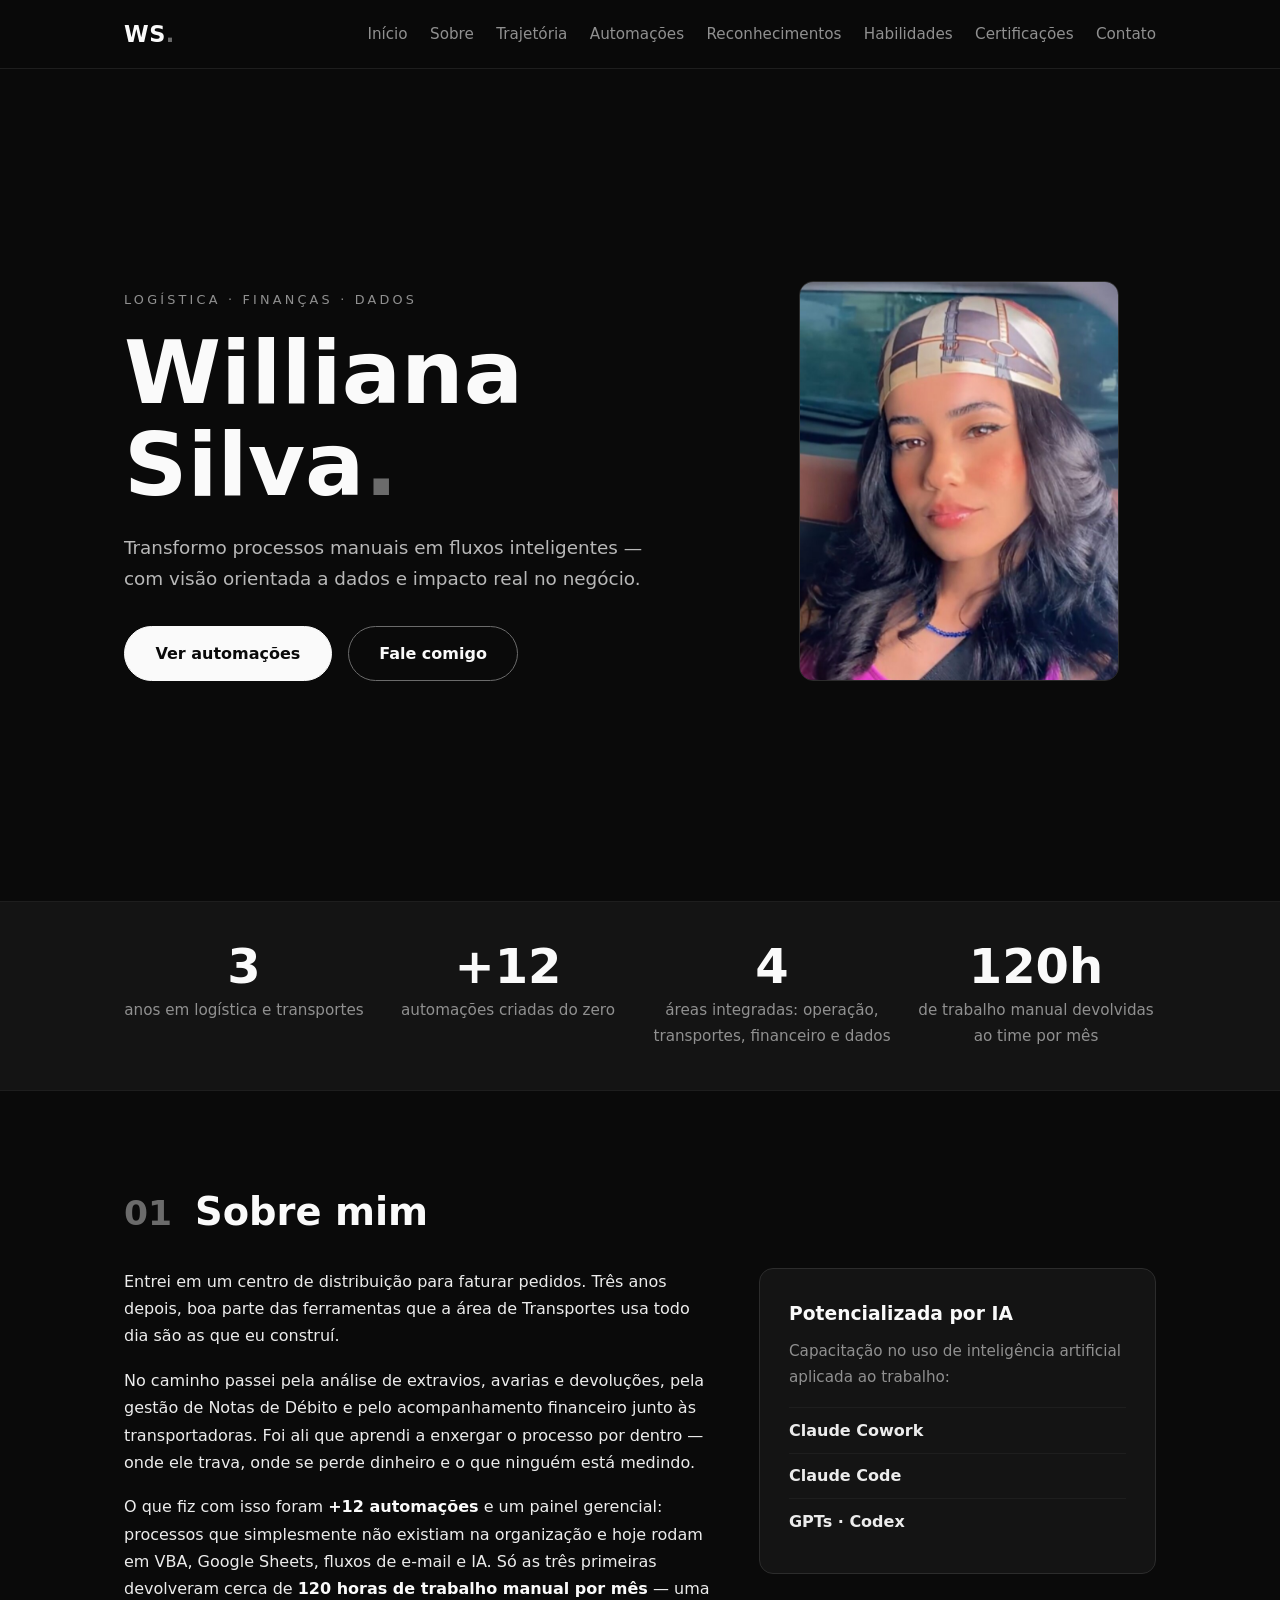
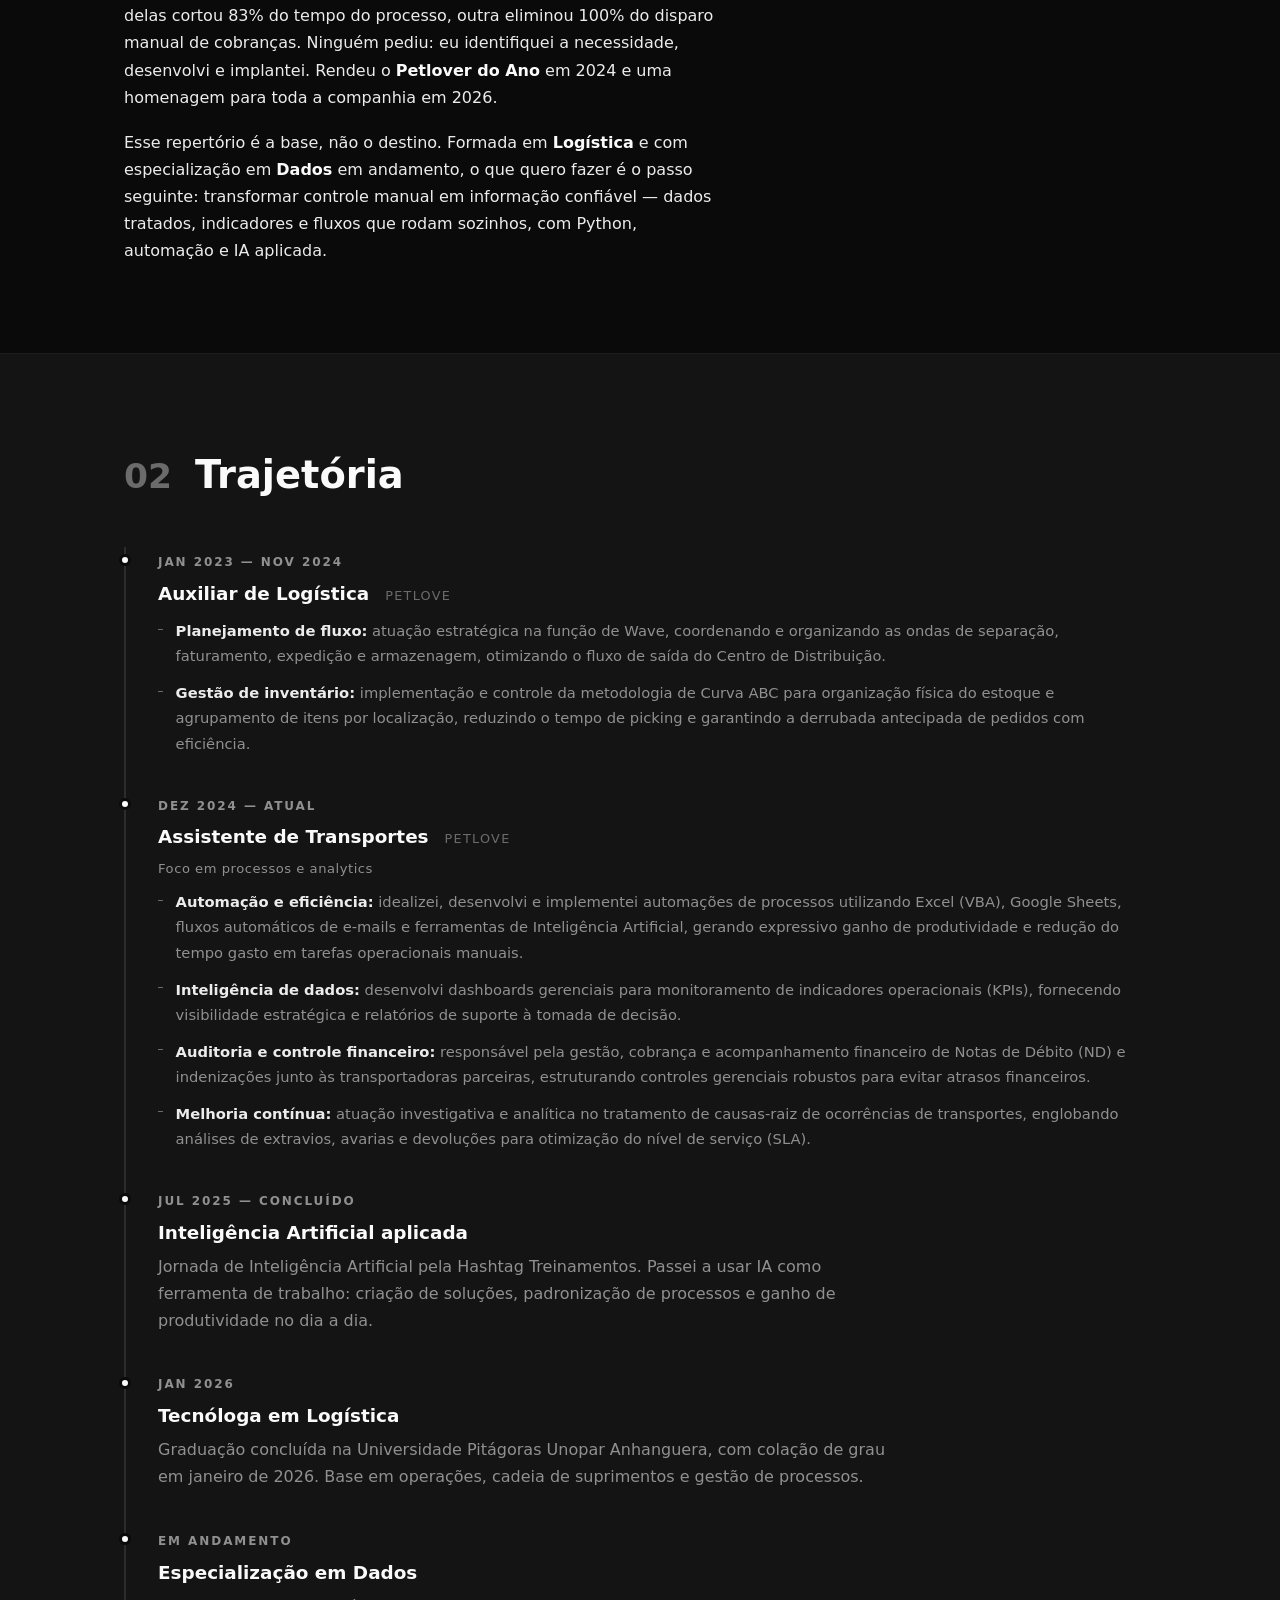
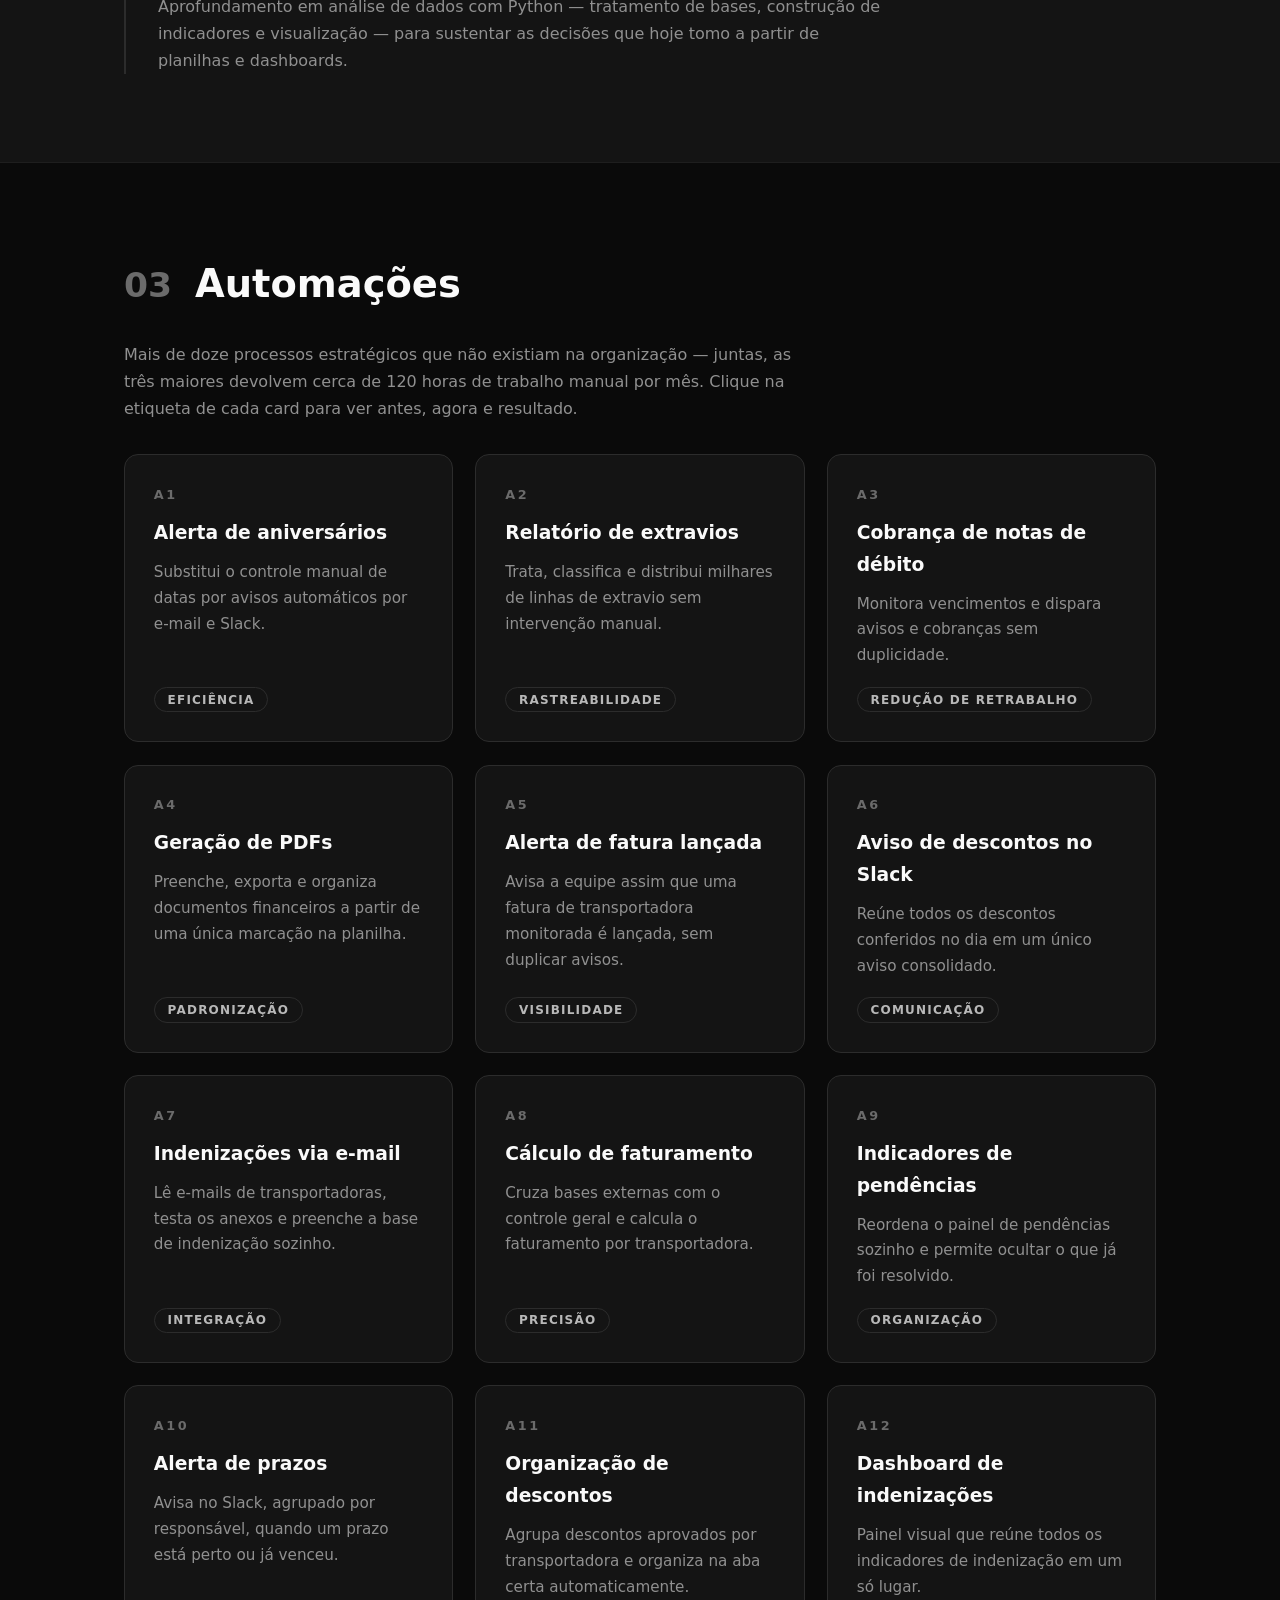
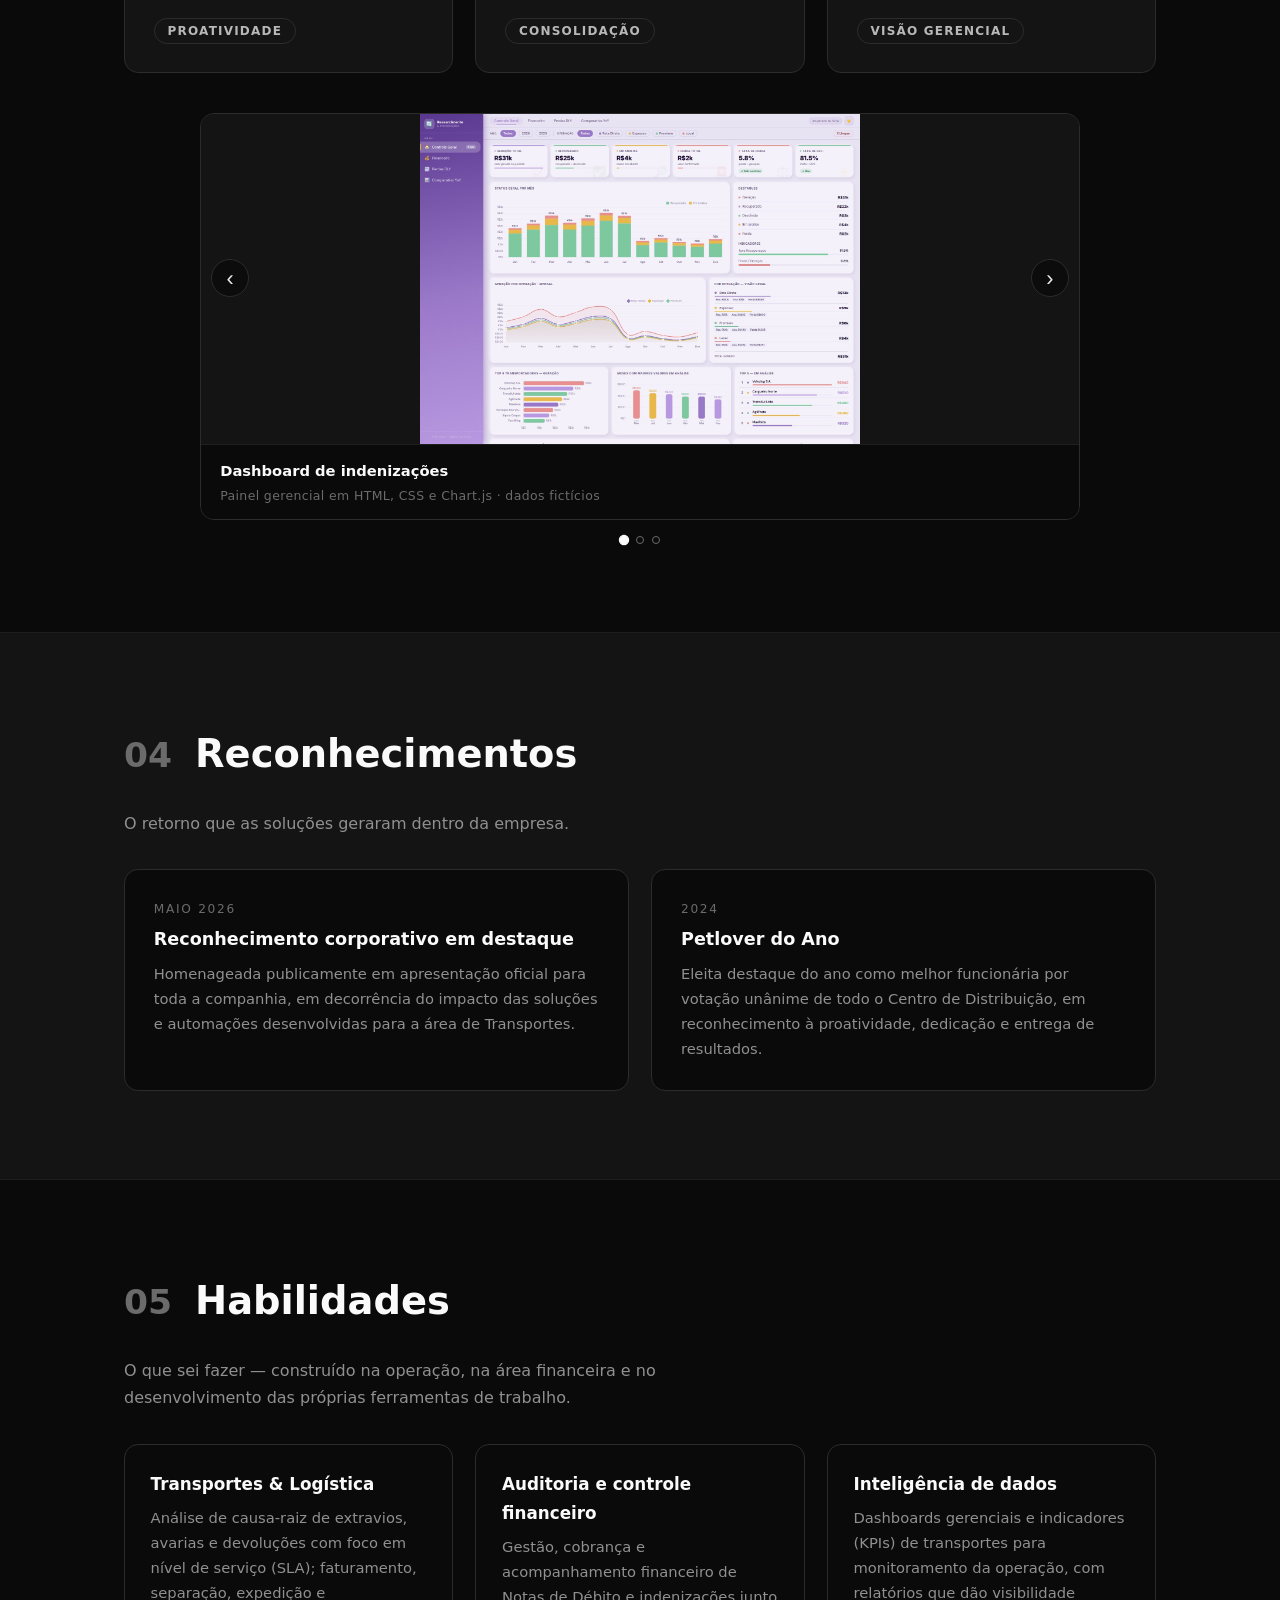
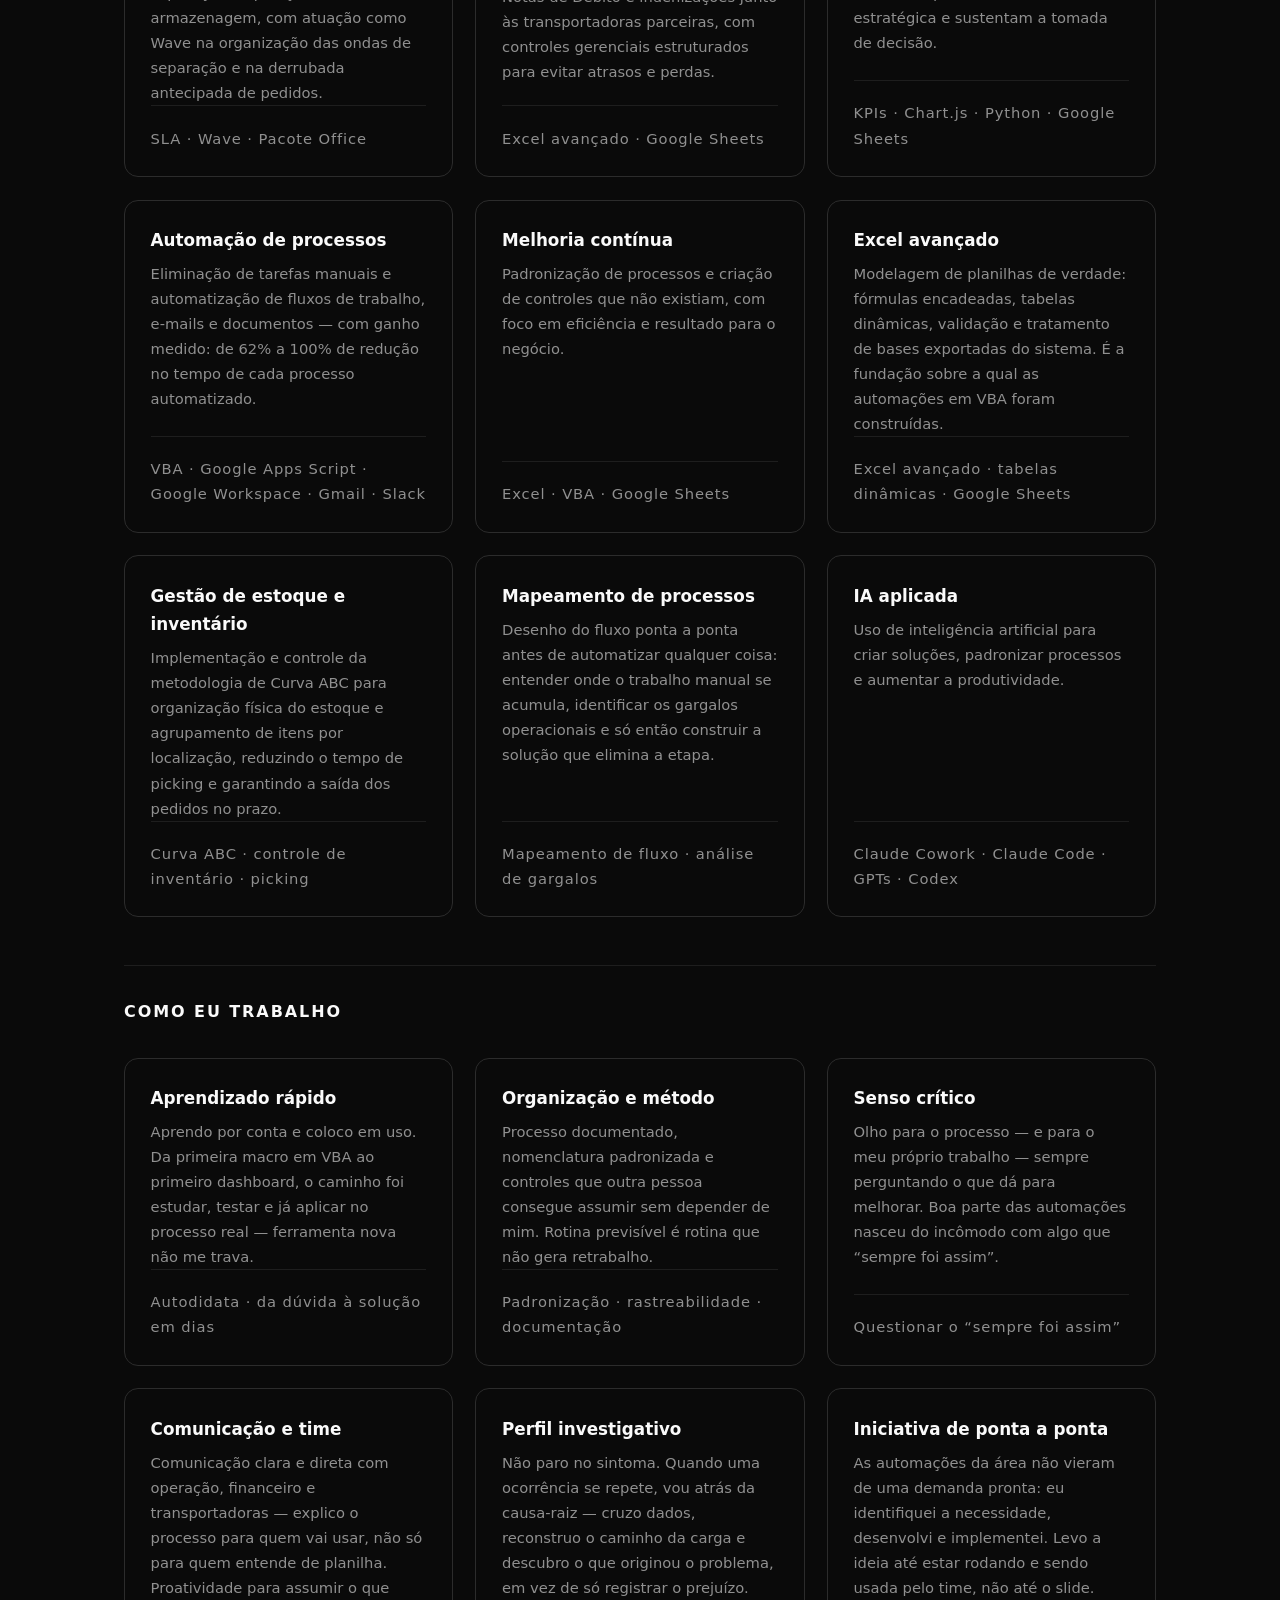
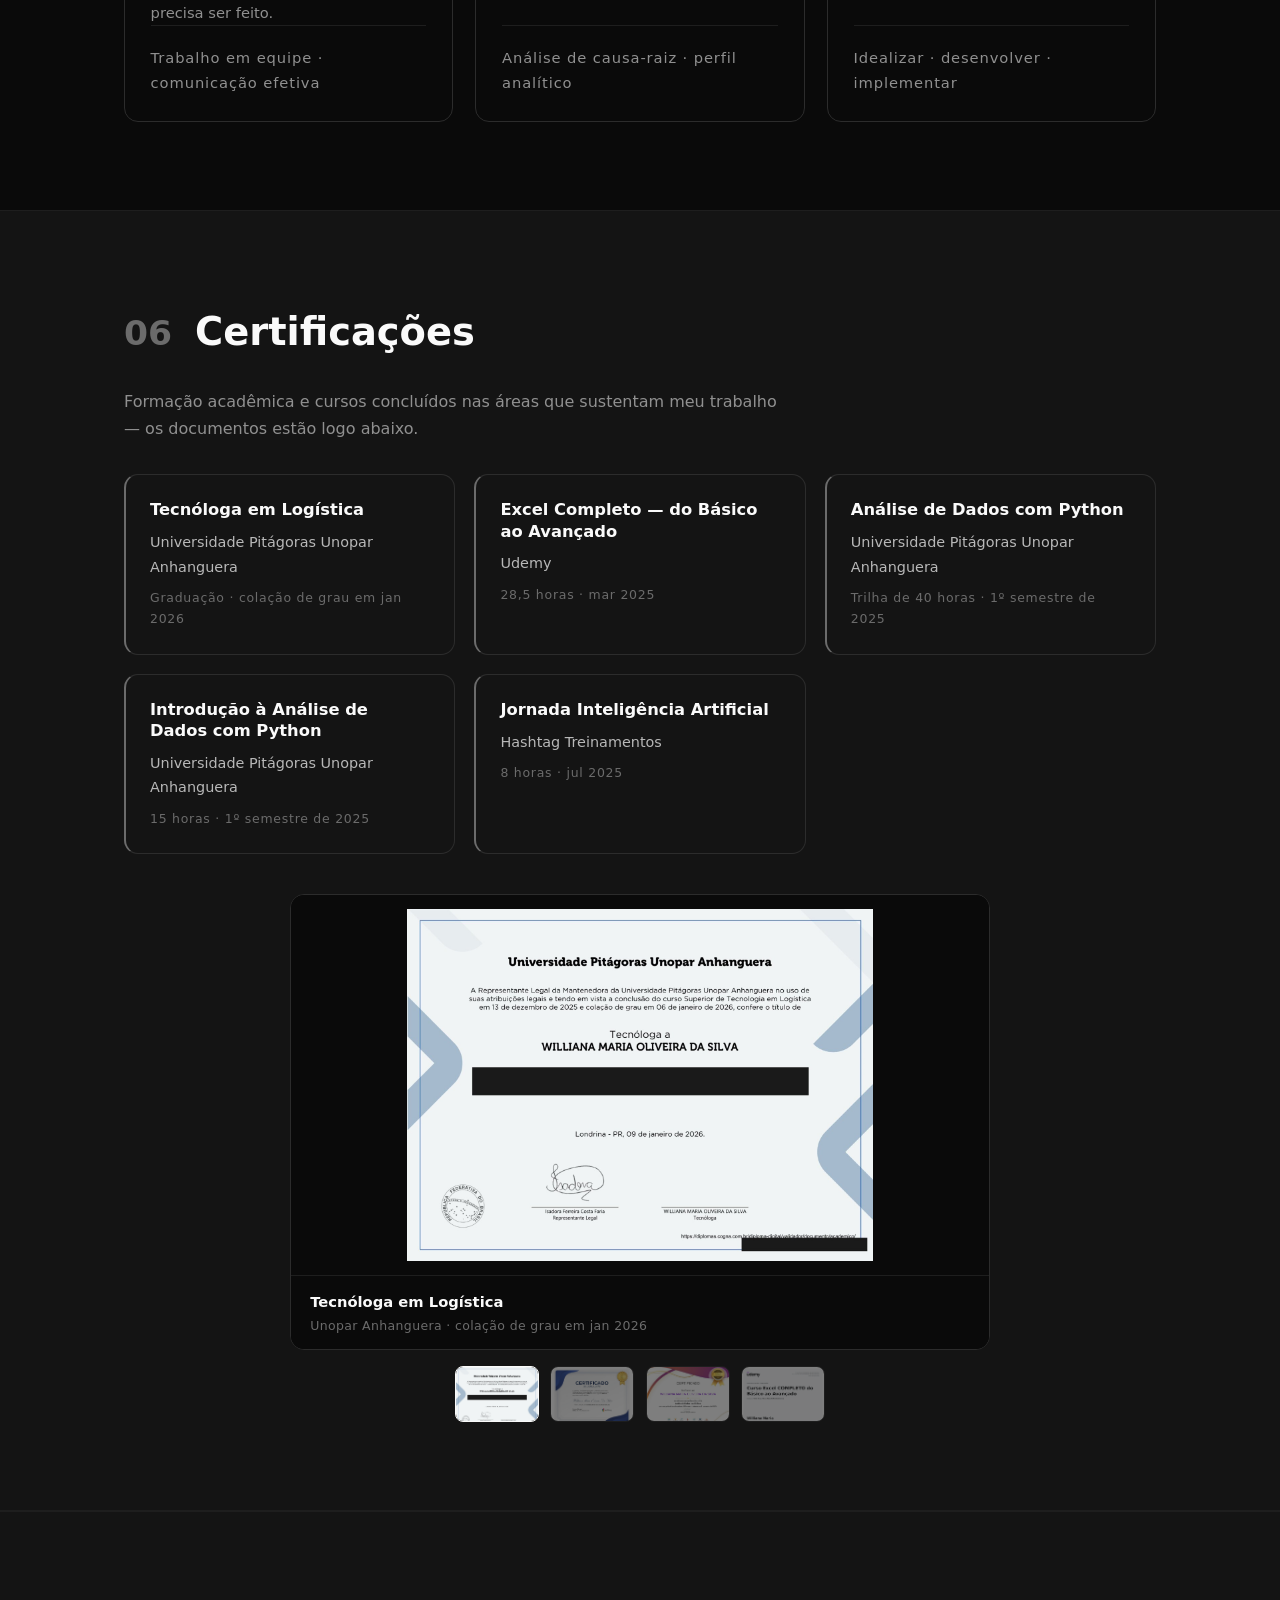
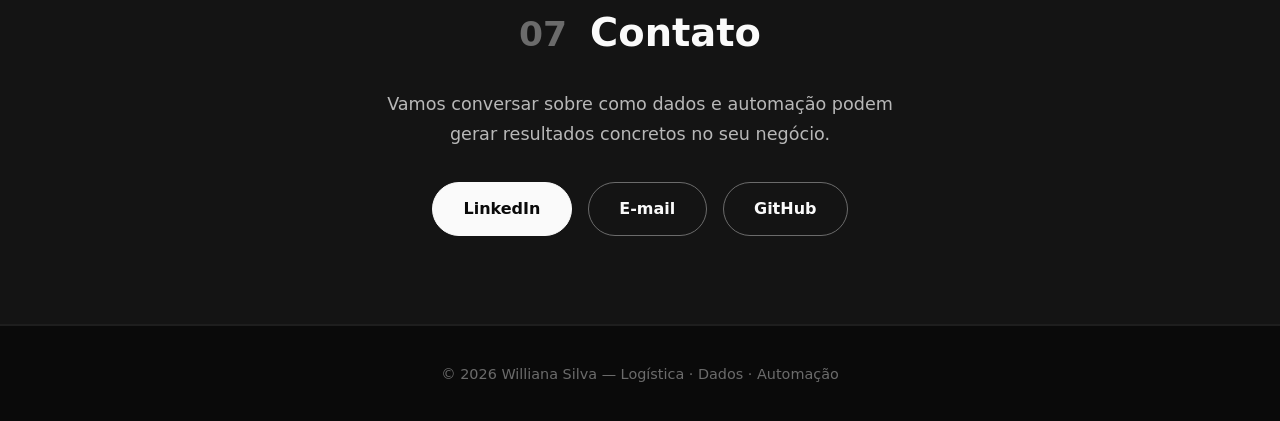
==== commit 02c57a91: "Traz o ganho medido das automacoes para o portfolio Os numeros vieram do levantamento de saving da a" ====
--- a/index.html
+++ b/index.html
@@ -68,6 +68,10 @@
         <div class="numero reveal">
           <strong>4</strong>
           <span>áreas integradas: operação, transportes, financeiro e dados</span>
+        </div>
+        <div class="numero reveal">
+          <strong>120h</strong>
+          <span>de trabalho manual devolvidas ao time por mês</span>
         </div>
       </div>
     </section>
@@ -91,9 +95,12 @@
           <p>
             O que fiz com isso foram <strong>+12 automações</strong> e um painel gerencial:
             processos que simplesmente não existiam na organização e hoje rodam em VBA,
-            Google Sheets, fluxos de e-mail e IA. Ninguém pediu — eu identifiquei a
-            necessidade, desenvolvi e implantei. Rendeu o <strong>Petlover do Ano</strong>
-            em 2024 e uma homenagem para toda a companhia em 2026.
+            Google Sheets, fluxos de e-mail e IA. Só as três primeiras devolveram cerca de
+            <strong>120 horas de trabalho manual por mês</strong> — uma delas cortou 83% do
+            tempo do processo, outra eliminou 100% do disparo manual de cobranças. Ninguém
+            pediu: eu identifiquei a necessidade, desenvolvi e implantei. Rendeu o
+            <strong>Petlover do Ano</strong> em 2024 e uma homenagem para toda a companhia
+            em 2026.
           </p>
           <p>
             Esse repertório é a base, não o destino. Formada em <strong>Logística</strong>
@@ -191,8 +198,9 @@
     <section id="automacoes" class="secao container">
       <h2 class="secao__titulo reveal"><span class="secao__num">03</span> Automações</h2>
       <p class="secao__descricao reveal">
-        Mais de doze processos estratégicos que não existiam na organização —
-        clique na etiqueta de cada card para ver antes, agora e resultado.
+        Mais de doze processos estratégicos que não existiam na organização — juntas, as
+        três maiores devolvem cerca de 120 horas de trabalho manual por mês. Clique na
+        etiqueta de cada card para ver antes, agora e resultado.
       </p>
       <div class="automacoes__grade reveal" id="automacoes-grade"></div>
 
@@ -269,8 +277,9 @@
           </div>
           <div class="habilidade reveal">
             <h3>Automação de processos</h3>
-            <p>Eliminação de tarefas manuais e automatização de fluxos de
-               trabalho, e-mails e documentos.</p>
+            <p>Eliminação de tarefas manuais e automatização de fluxos de trabalho,
+               e-mails e documentos — com ganho medido: de 62% a 100% de redução no
+               tempo de cada processo automatizado.</p>
             <p class="habilidade__ferramentas">VBA · Google Apps Script · Google Workspace · Gmail · Slack</p>
           </div>
           <div class="habilidade reveal">
--- a/css/style.css
+++ b/css/style.css
@@ -257,7 +257,7 @@
 
 .numeros__grid {
   display: grid;
-  grid-template-columns: repeat(3, 1fr);
+  grid-template-columns: repeat(auto-fit, minmax(200px, 1fr));
   gap: 1.5rem;
   padding-top: 2.5rem;
   padding-bottom: 2.5rem;
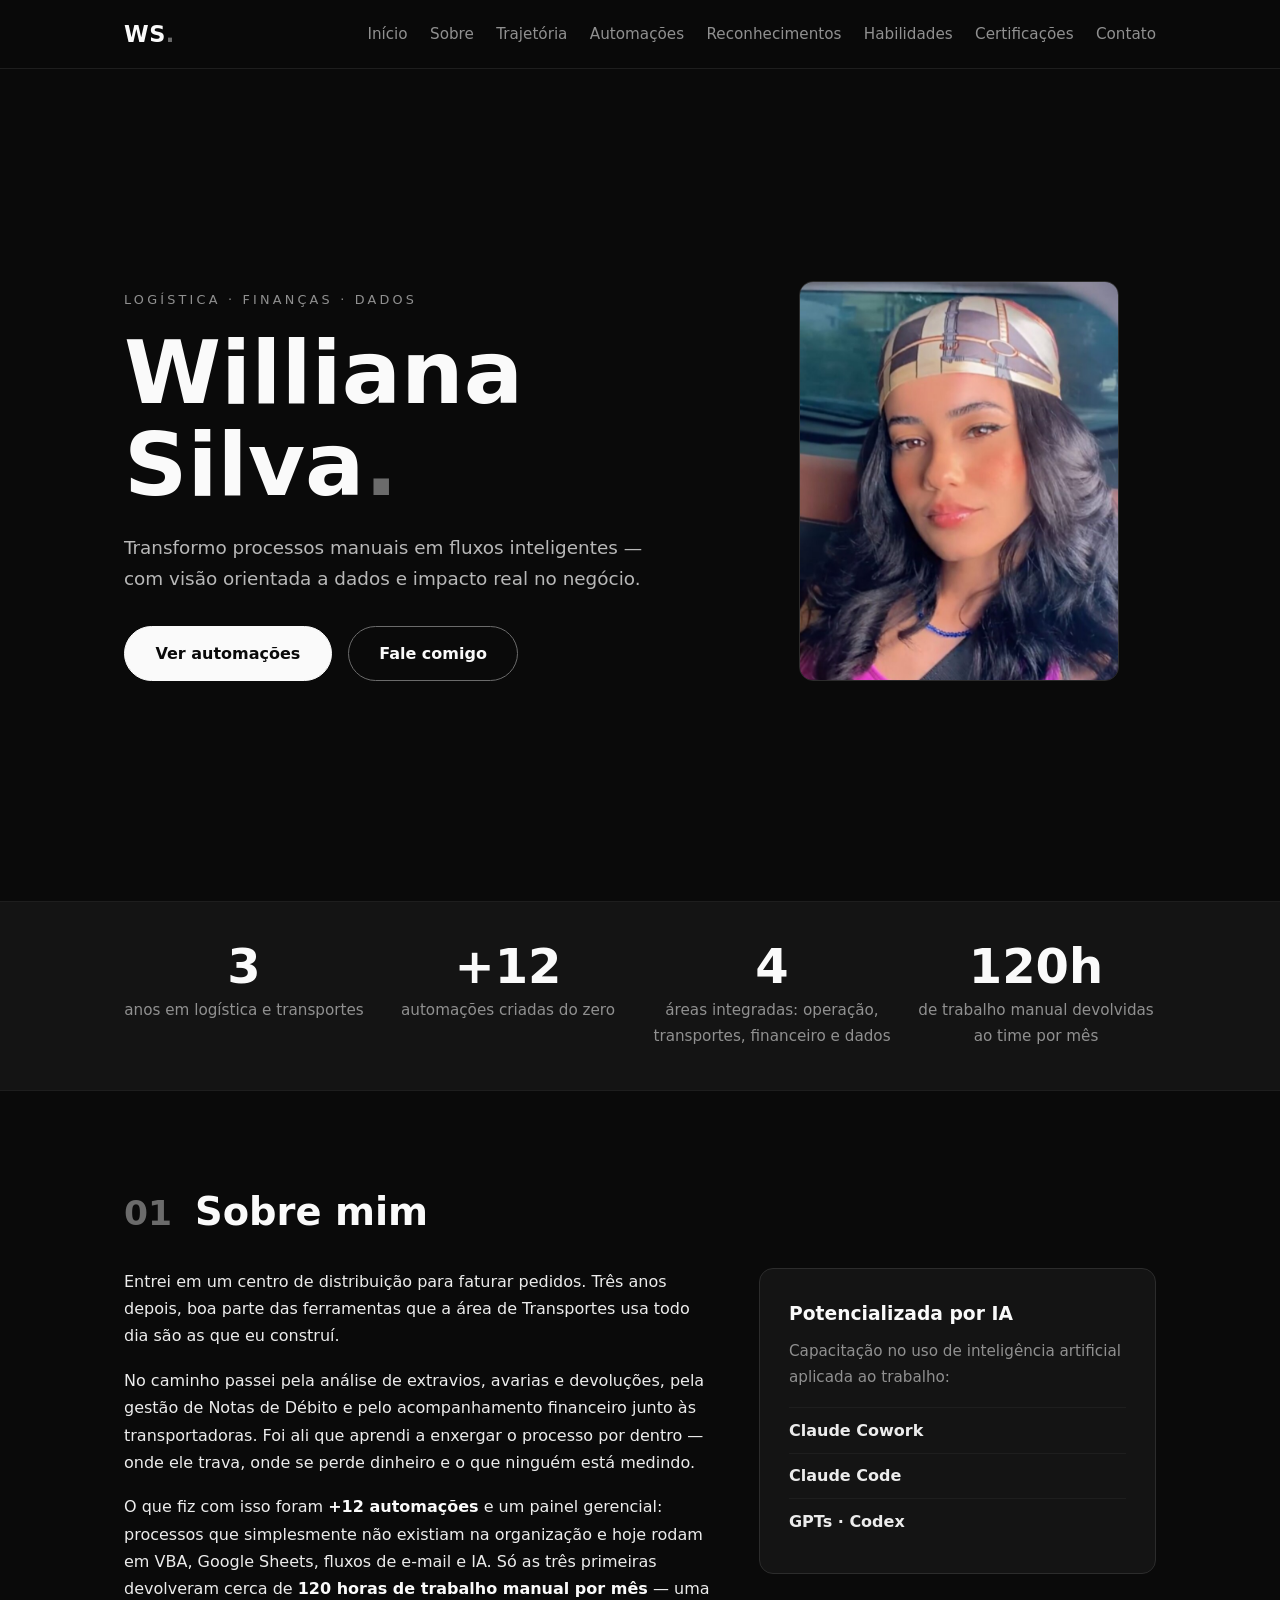
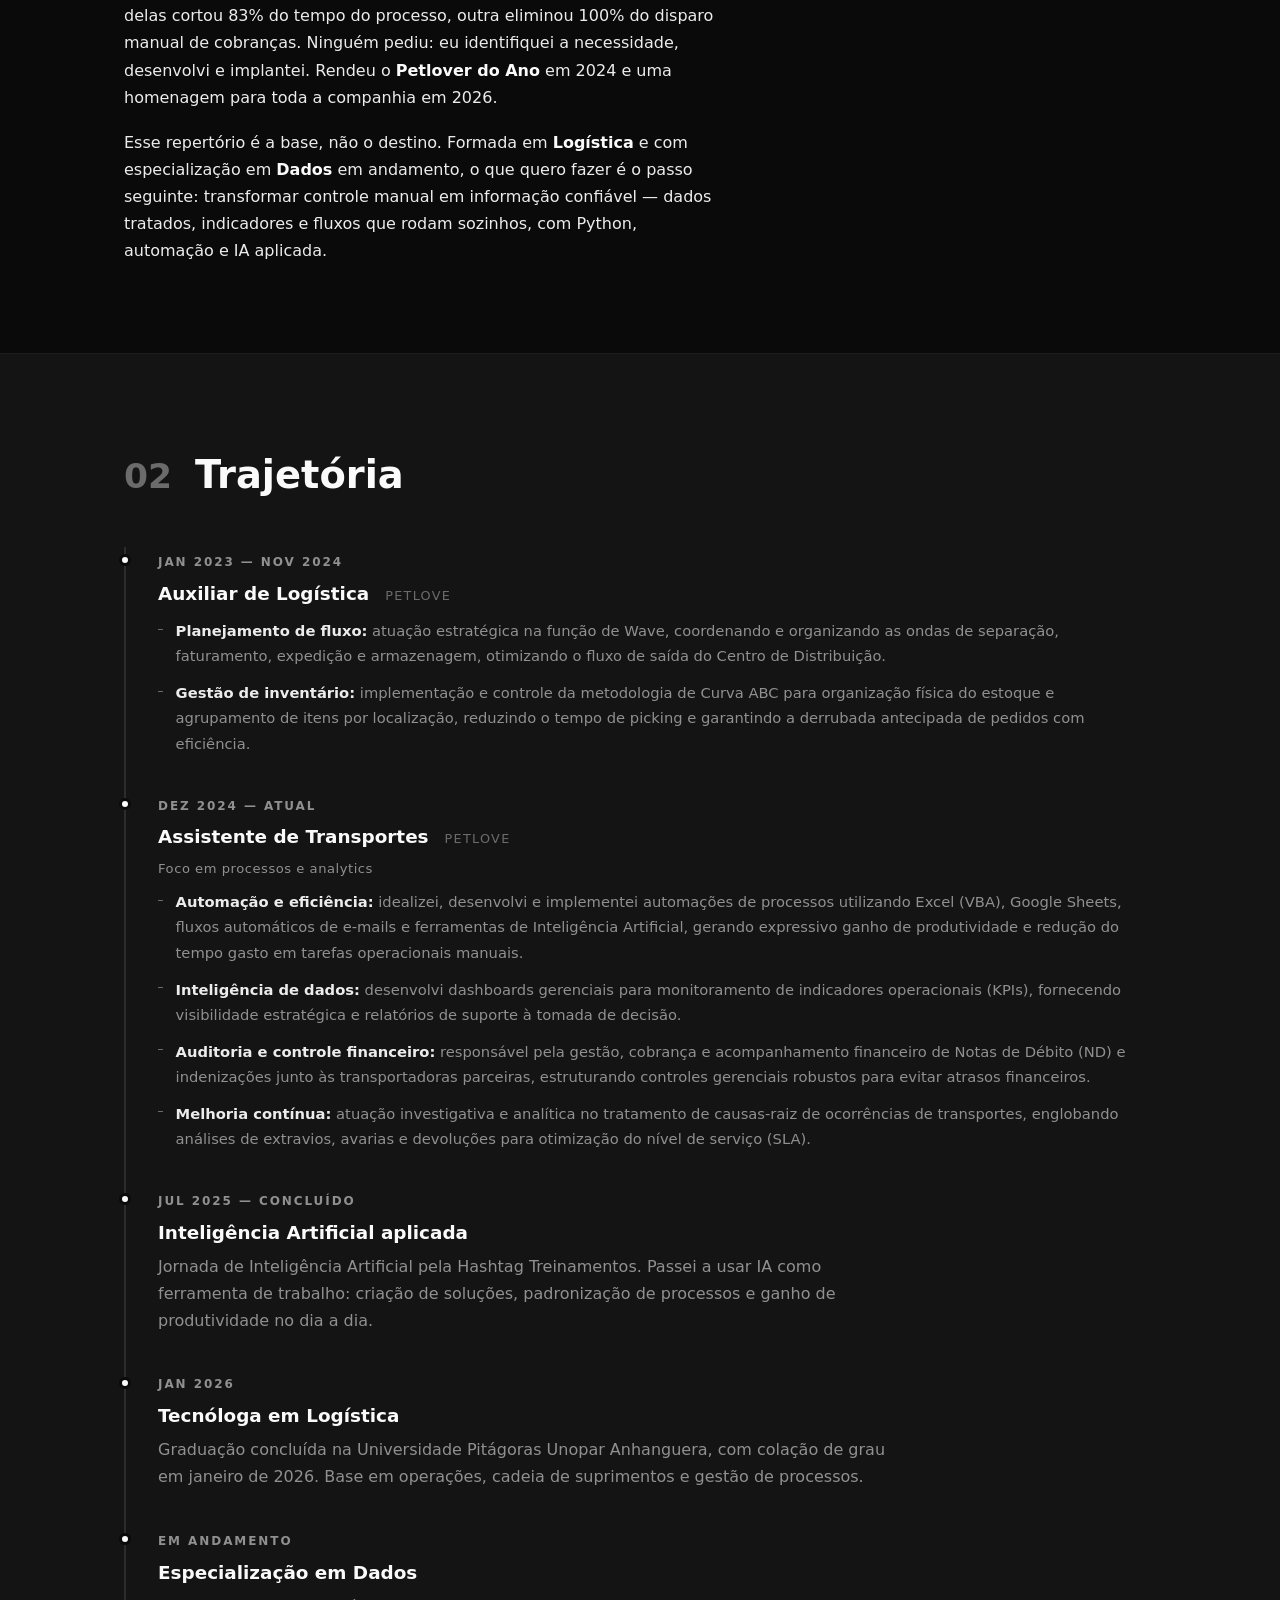
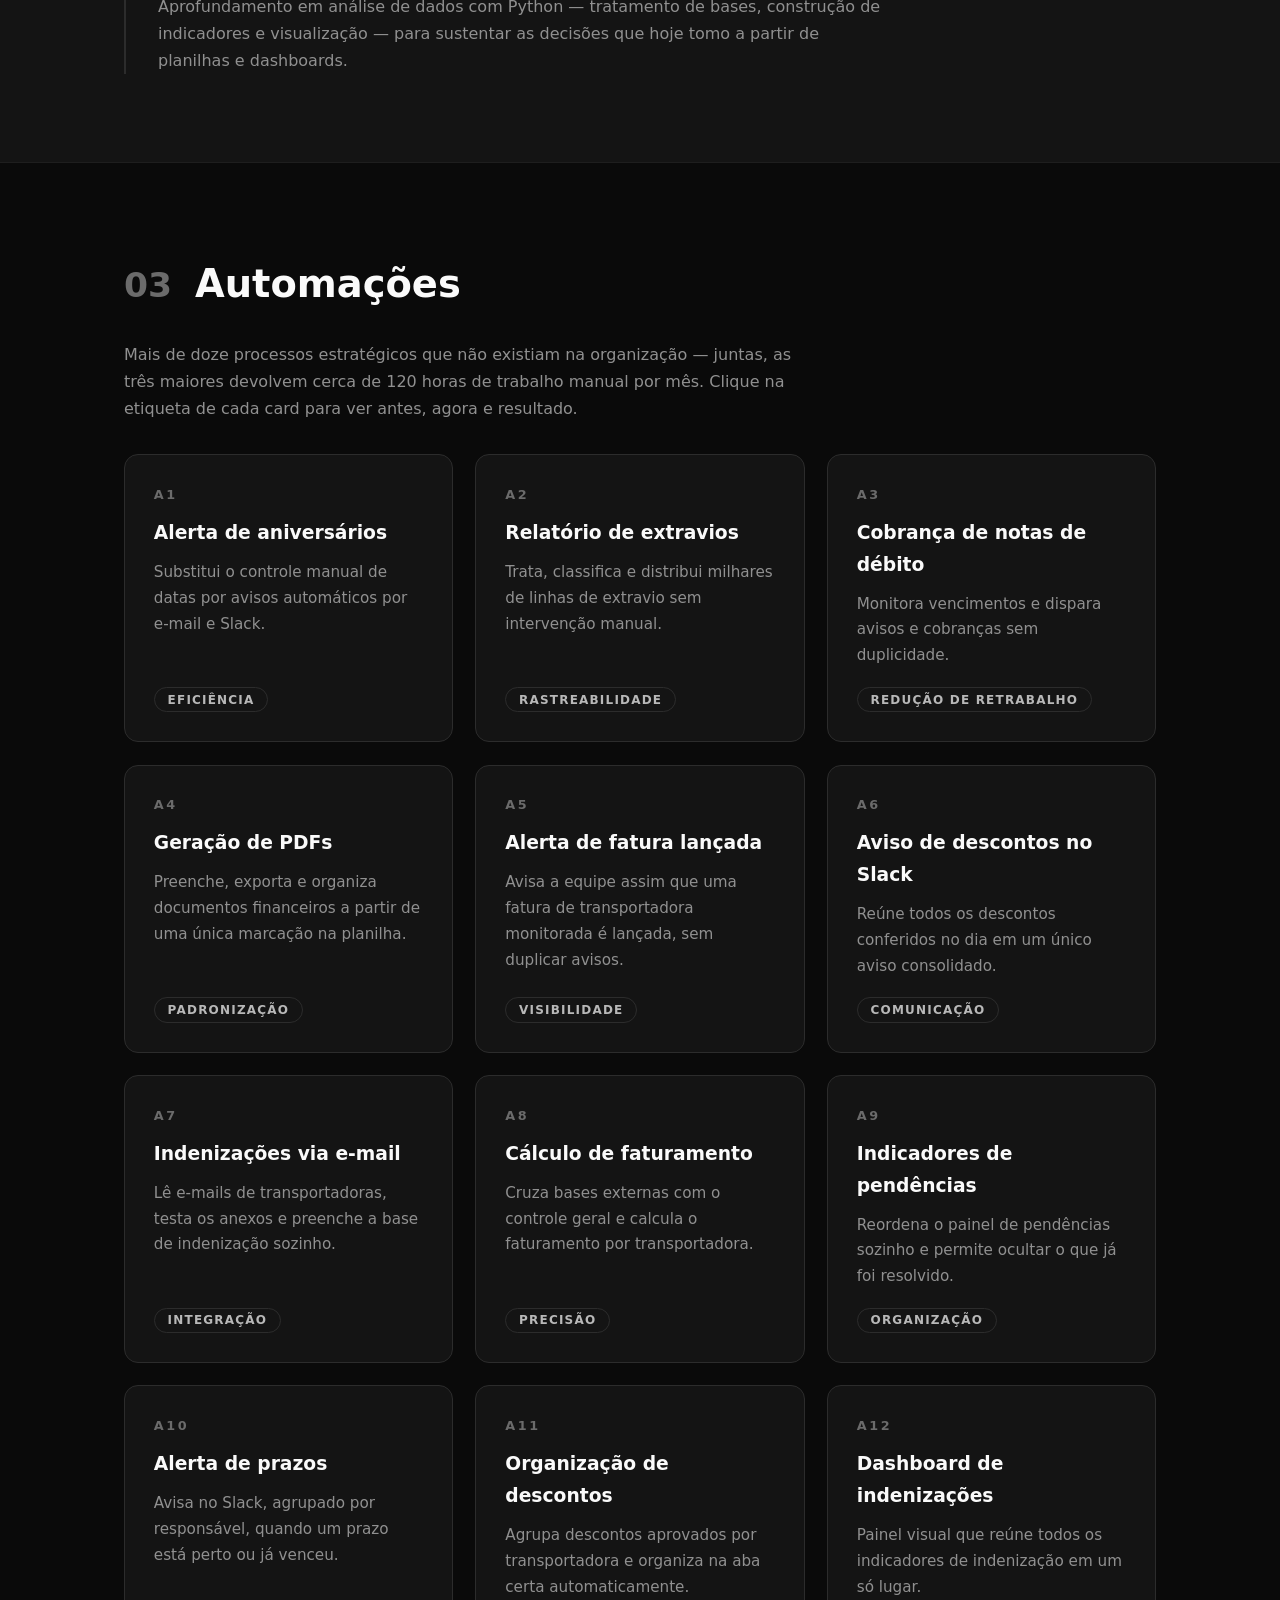
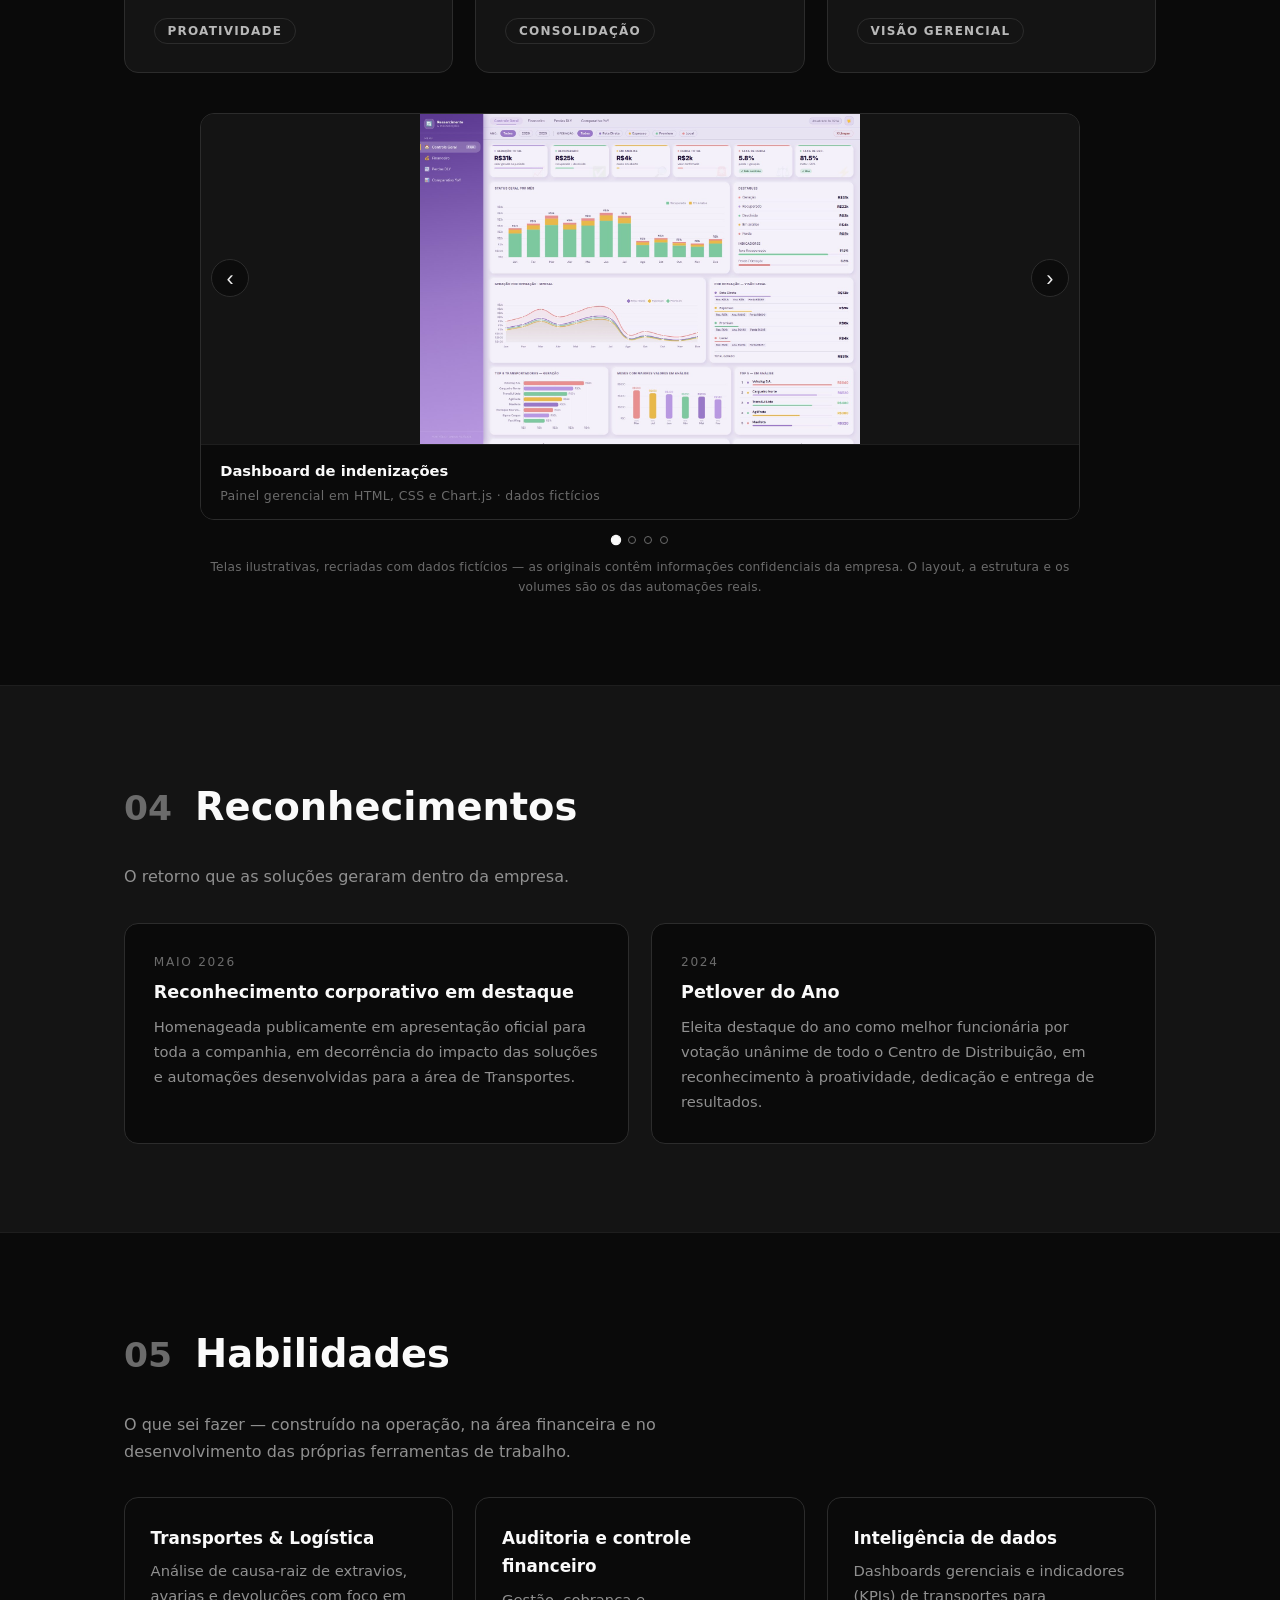
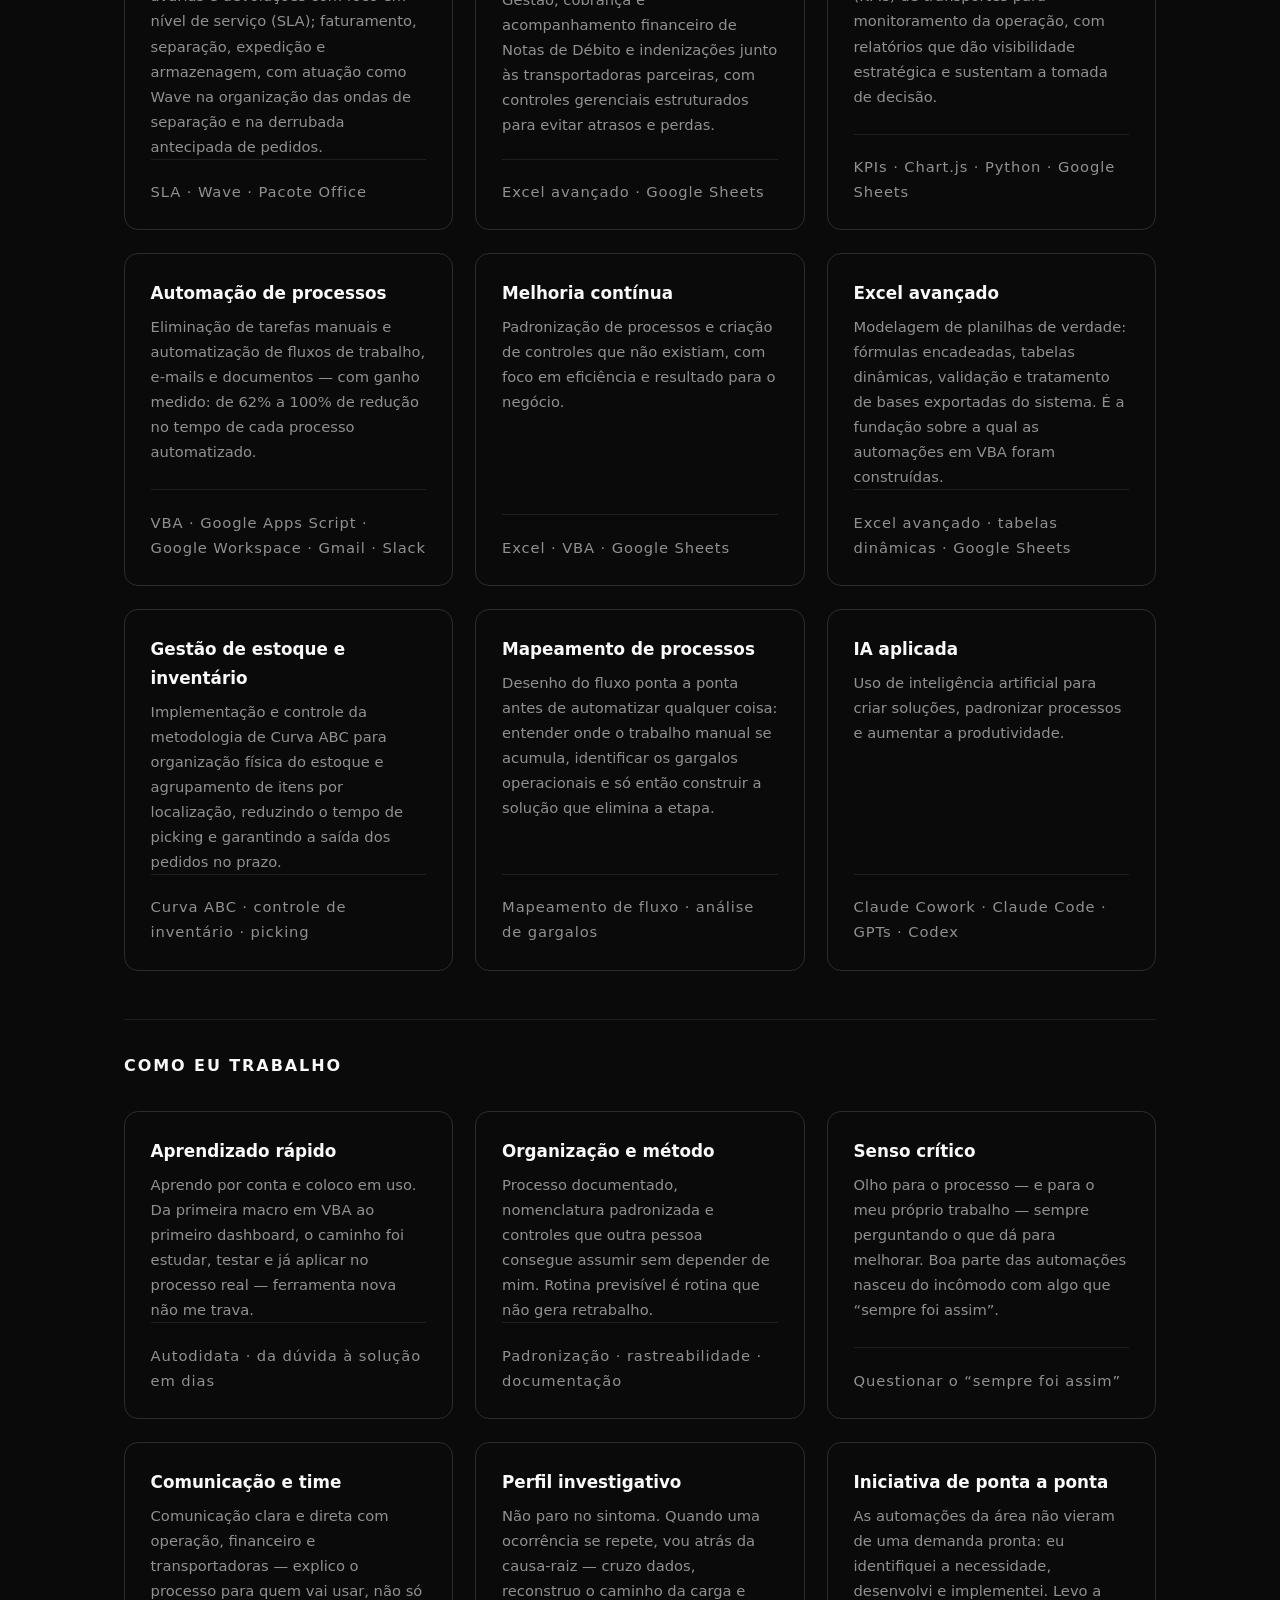
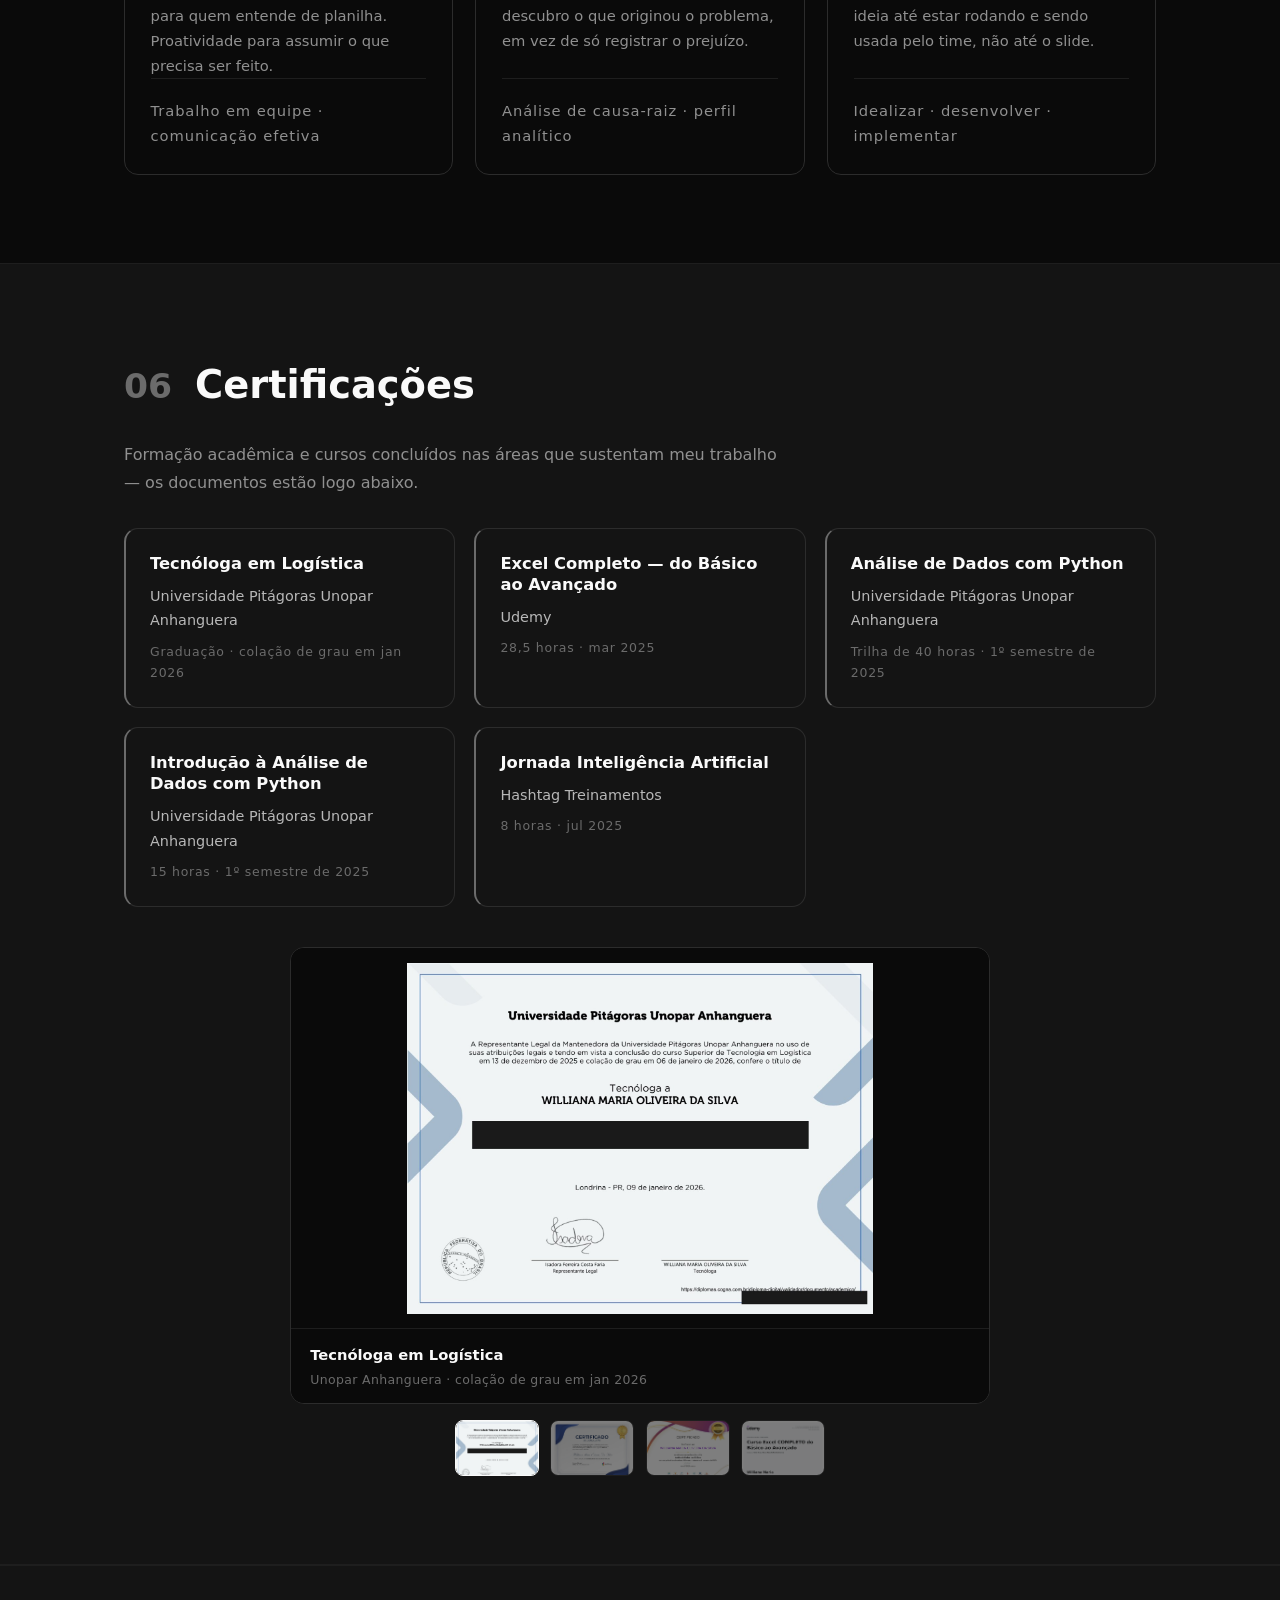
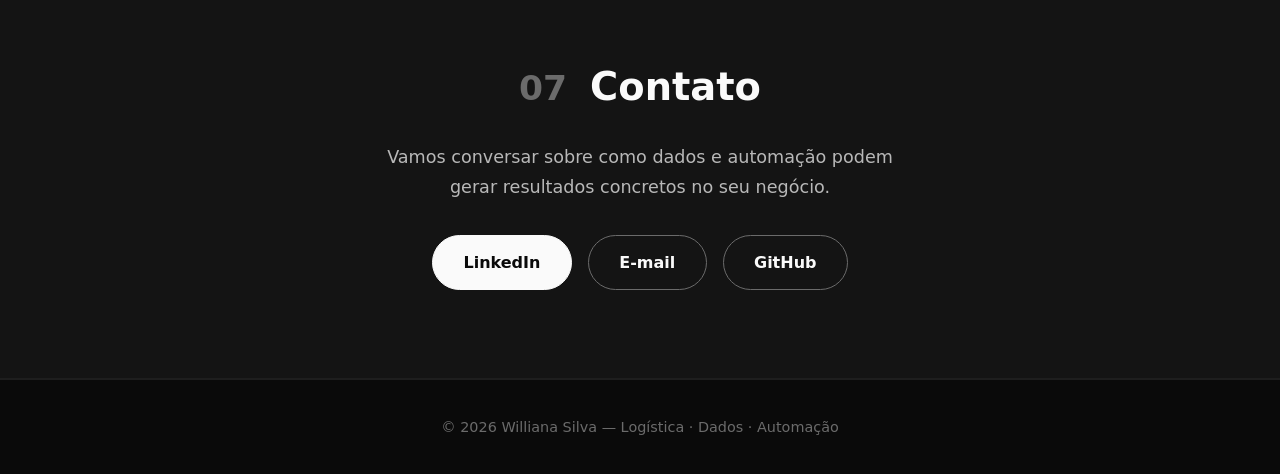
==== commit e5502e7e: "Explica na galeria que as telas sao recriacoes Uma linha discreta abaixo do carrossel de automacoes " ====
--- a/index.html
+++ b/index.html
@@ -216,6 +216,11 @@
         <div class="carrossel__nav carrossel__nav--pontos" role="tablist"
              aria-label="Selecionar tela"></div>
       </div>
+      <p class="carrossel__nota reveal">
+        Telas ilustrativas, recriadas com dados fictícios — as originais contêm
+        informações confidenciais da empresa. O layout, a estrutura e os volumes são
+        os das automações reais.
+      </p>
     </section>
 
     <!-- ===== RECONHECIMENTOS ===== -->
--- a/css/style.css
+++ b/css/style.css
@@ -951,6 +951,16 @@
 .carrossel__ponto.ativo { background: var(--branco); border-color: var(--branco); transform: scale(1.3); }
 .carrossel__ponto:focus-visible { outline: 2px solid var(--branco); outline-offset: 3px; }
 
+.carrossel__nota {
+  max-width: 880px;
+  margin: 0.9rem auto 0;
+  text-align: center;
+  color: var(--cinza-500);
+  font-size: 0.76rem;
+  line-height: 1.6;
+  letter-spacing: 0.02em;
+}
+
 /* ---- Certificados: folha, com miniaturas ---- */
 .carrossel--folhas .carrossel__palco {
   background: var(--preto);
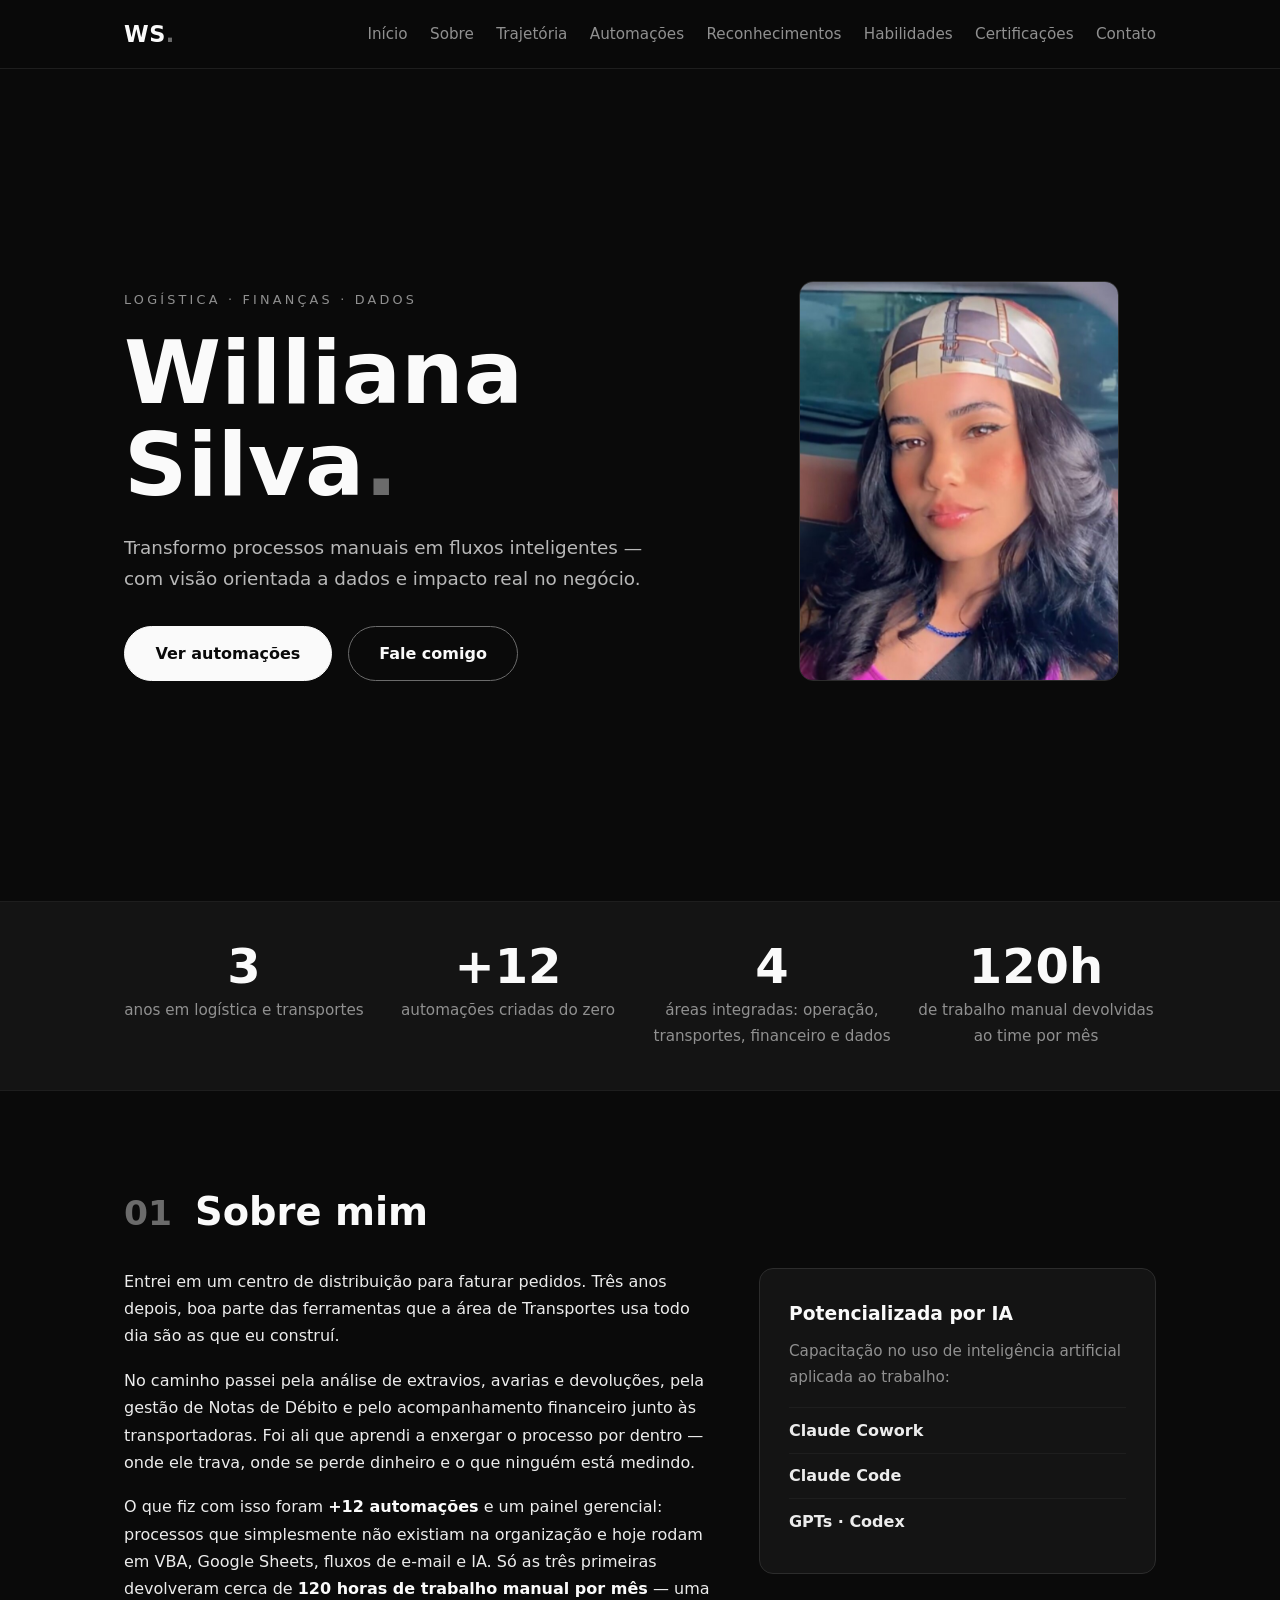
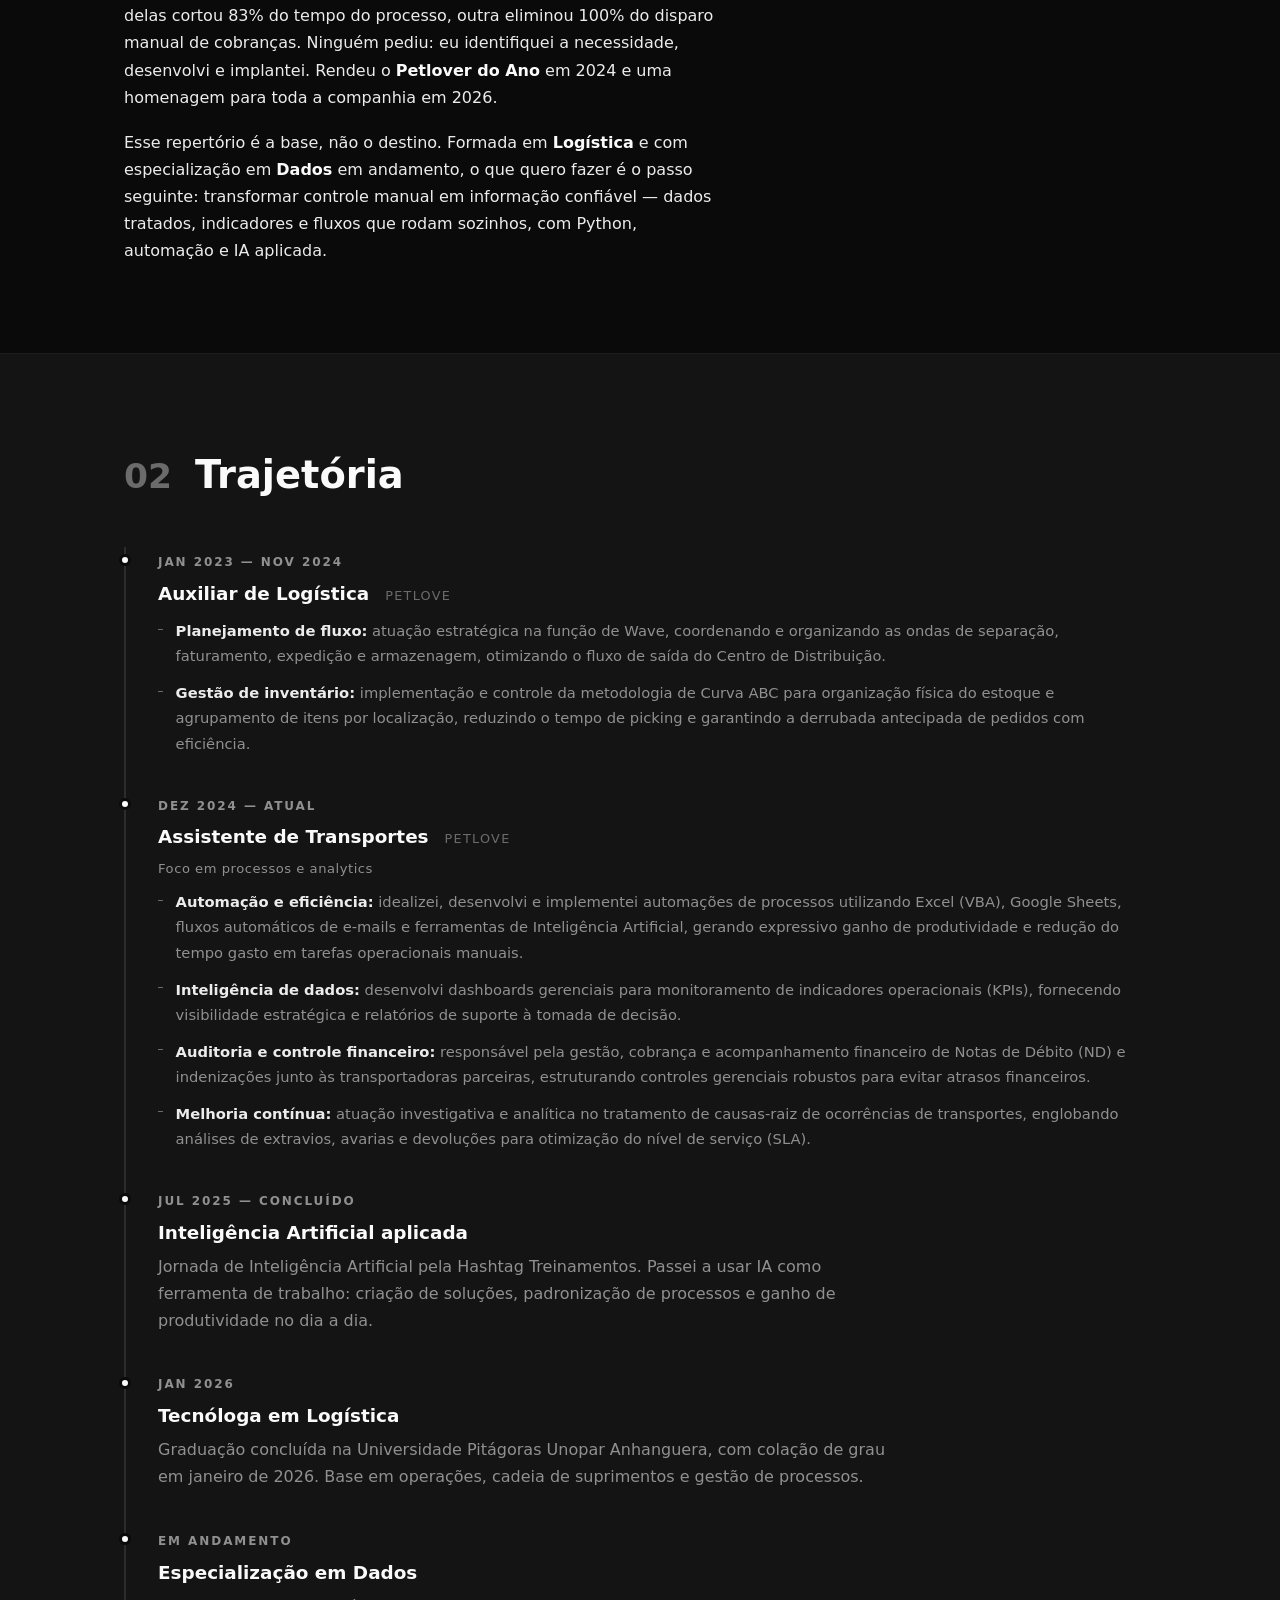
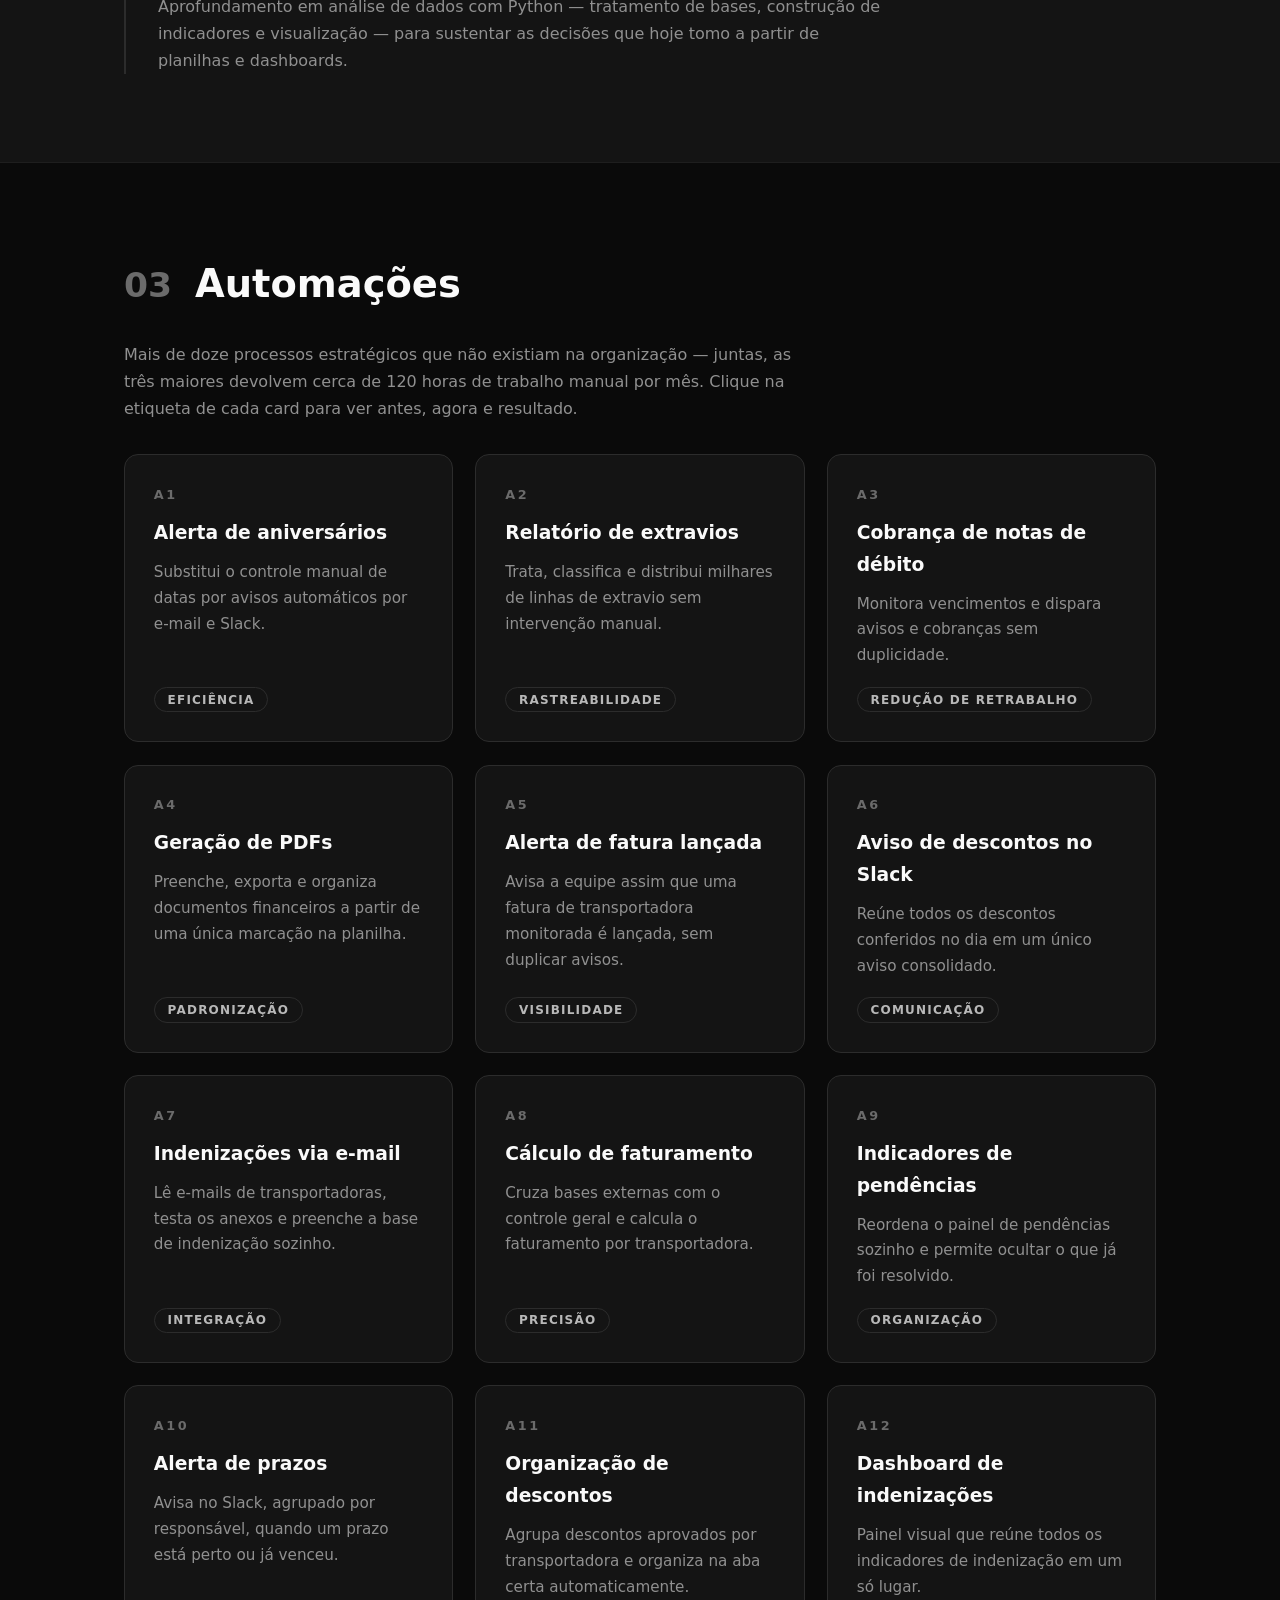
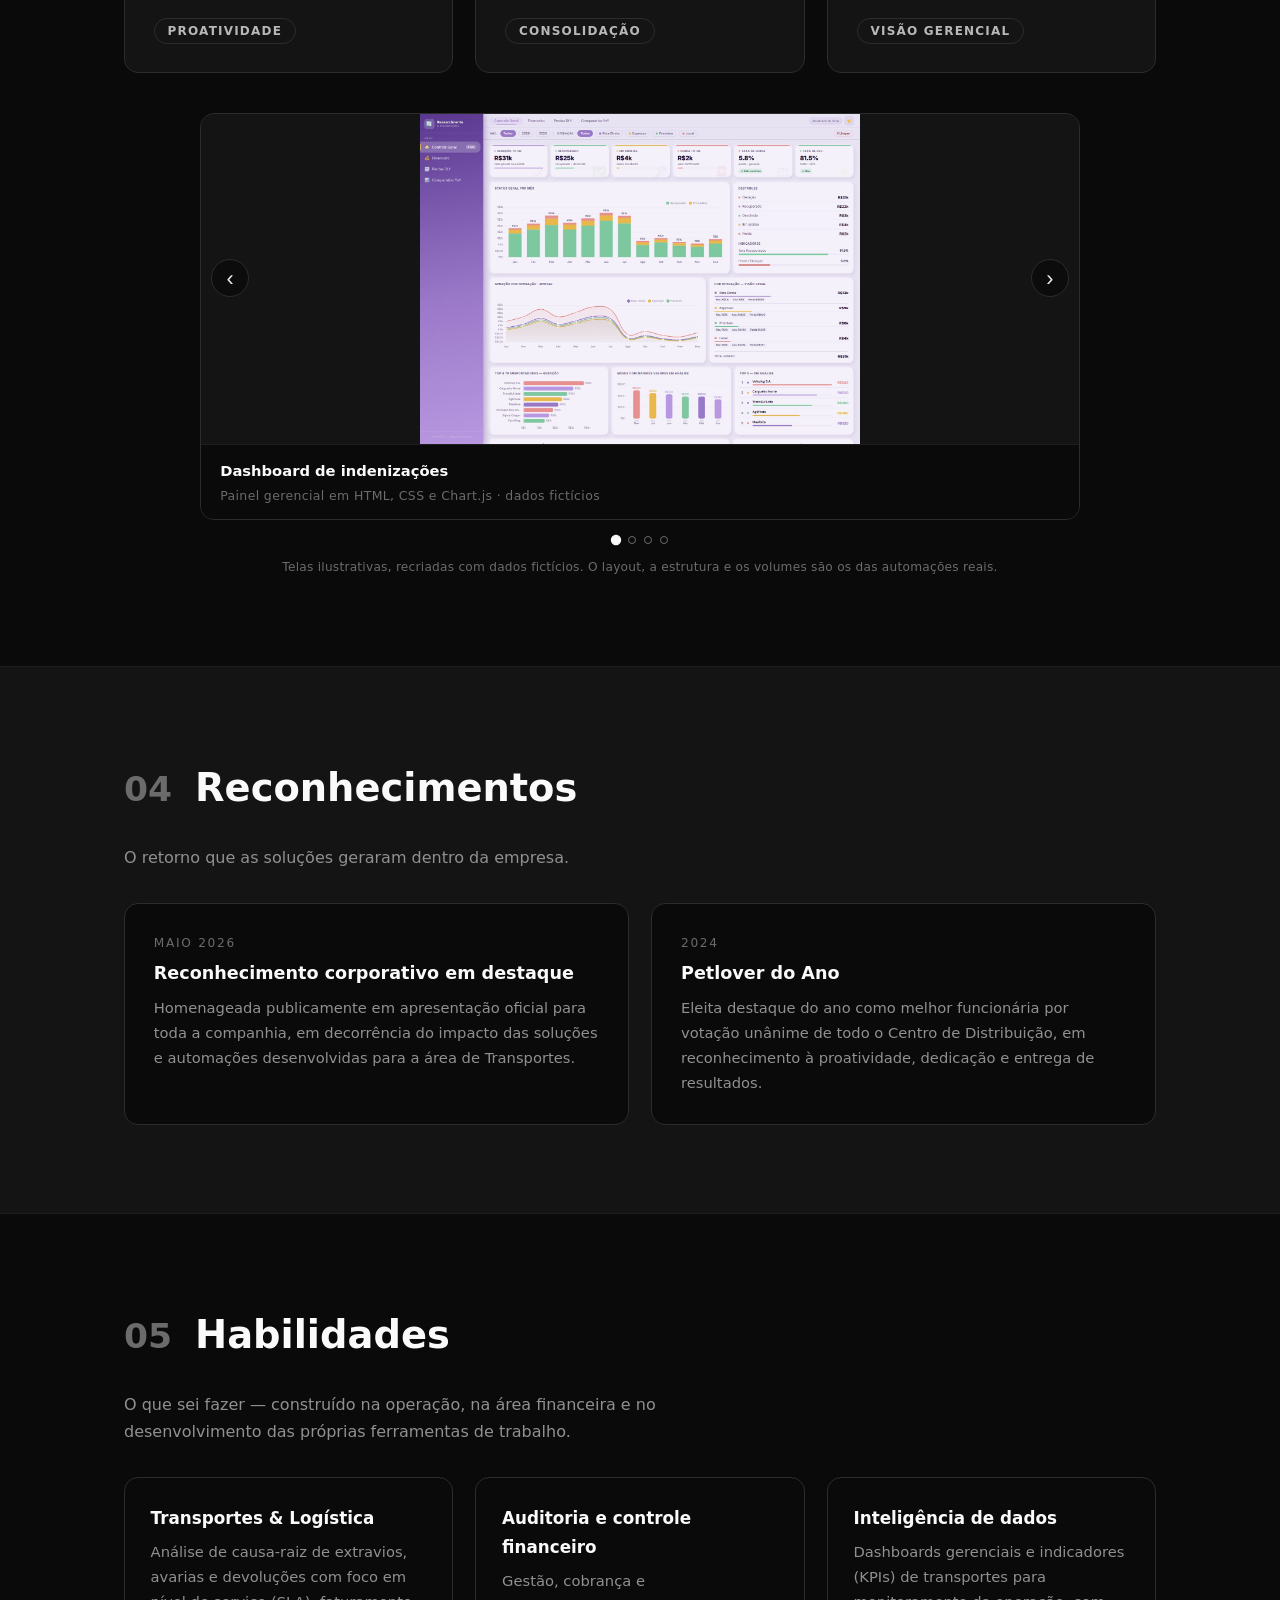
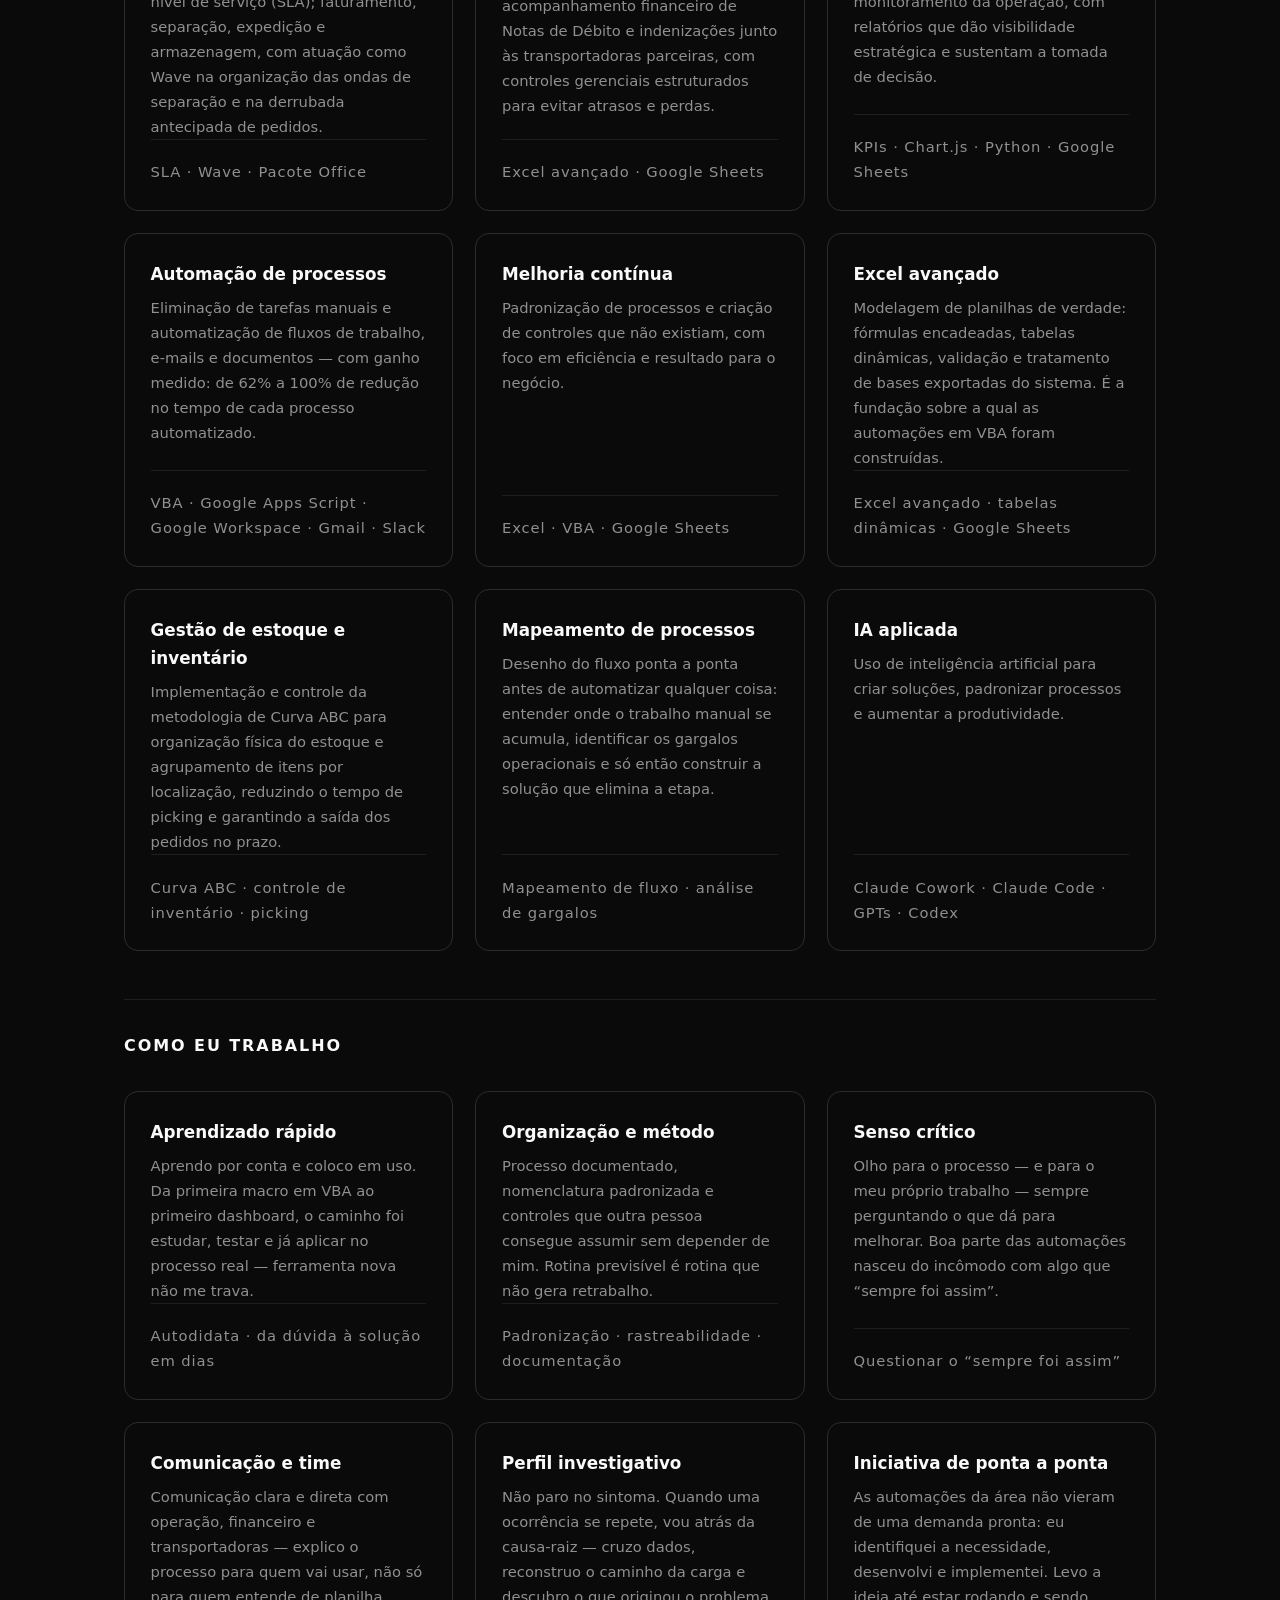
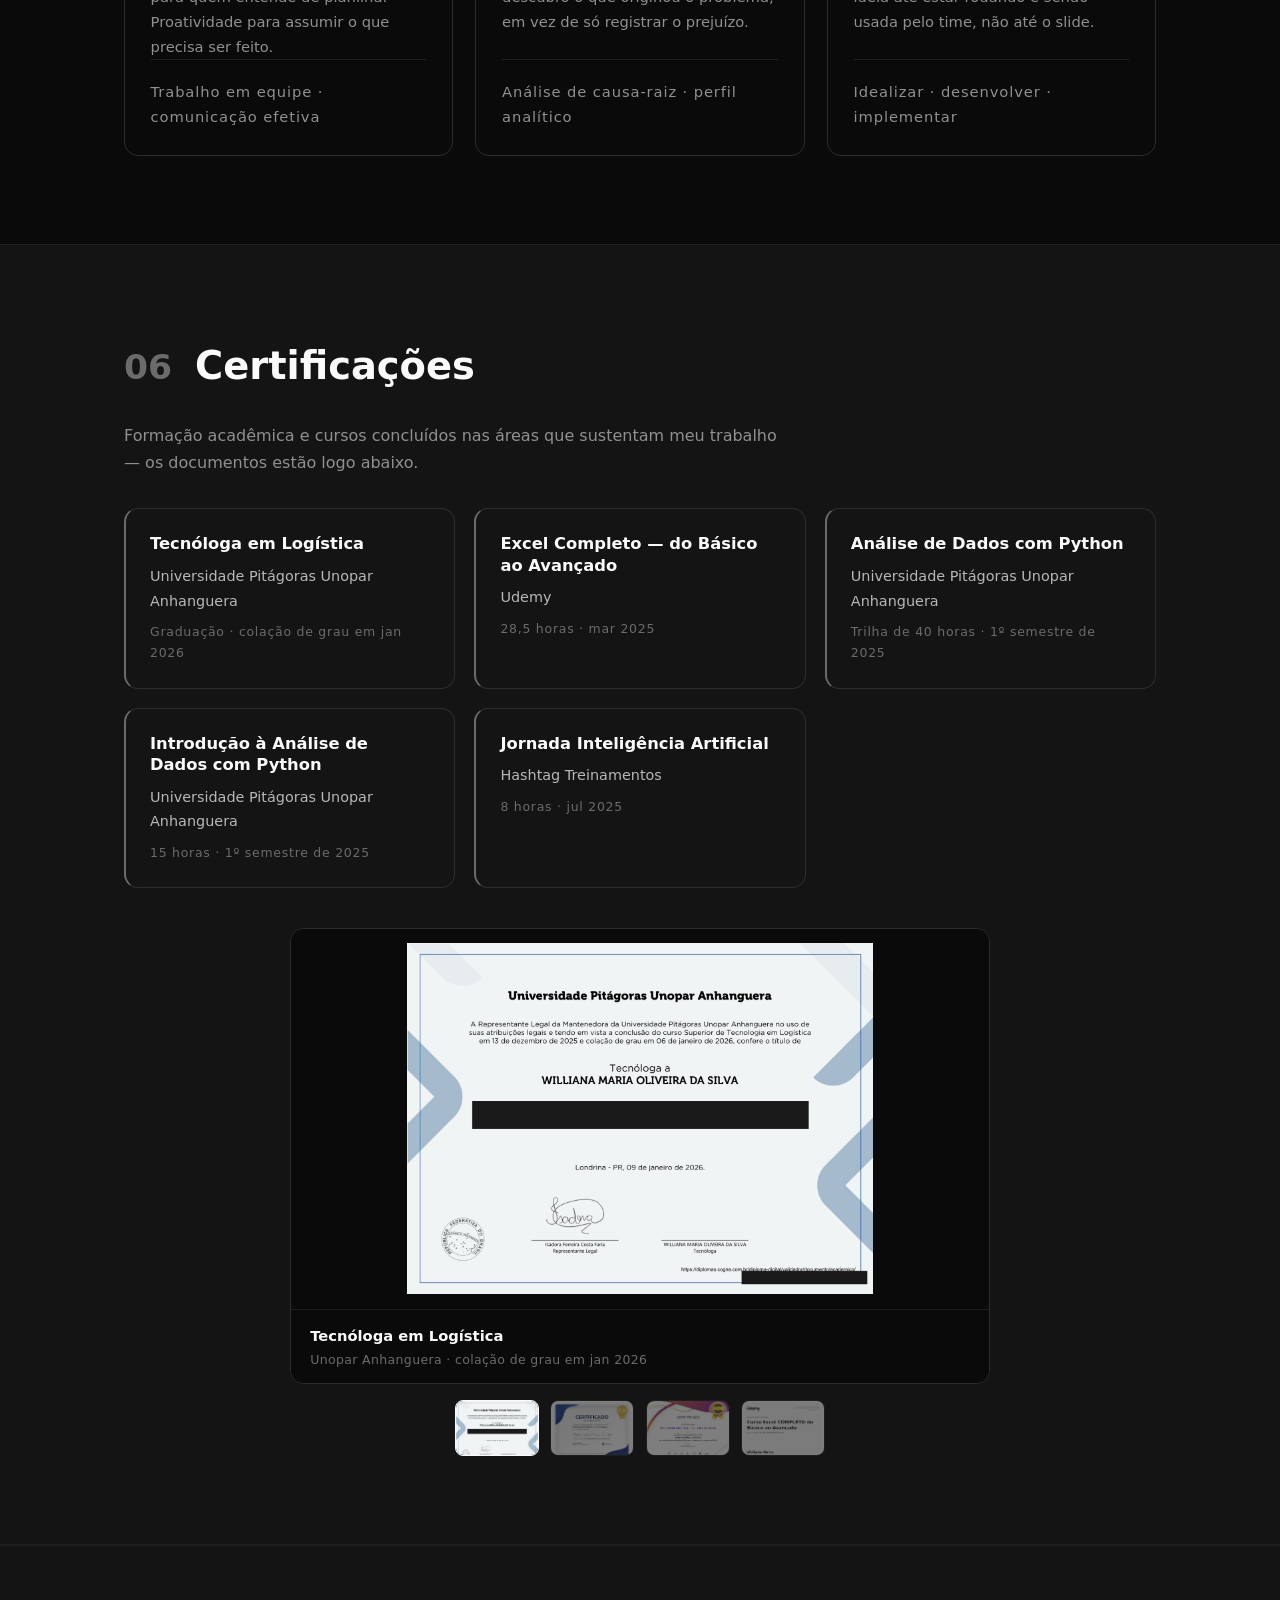
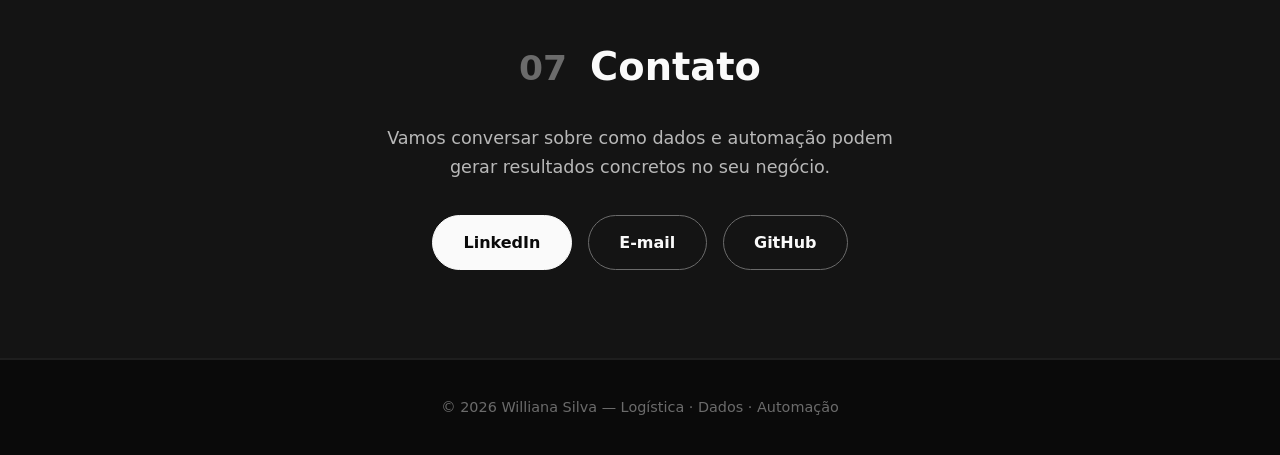
==== commit ccc4fda5: "Encurta a nota da galeria de automacoes Sai a mencao a informacoes confidenciais; fica so o essencia" ====
--- a/index.html
+++ b/index.html
@@ -217,9 +217,8 @@
              aria-label="Selecionar tela"></div>
       </div>
       <p class="carrossel__nota reveal">
-        Telas ilustrativas, recriadas com dados fictícios — as originais contêm
-        informações confidenciais da empresa. O layout, a estrutura e os volumes são
-        os das automações reais.
+        Telas ilustrativas, recriadas com dados fictícios. O layout, a estrutura e os
+        volumes são os das automações reais.
       </p>
     </section>
 
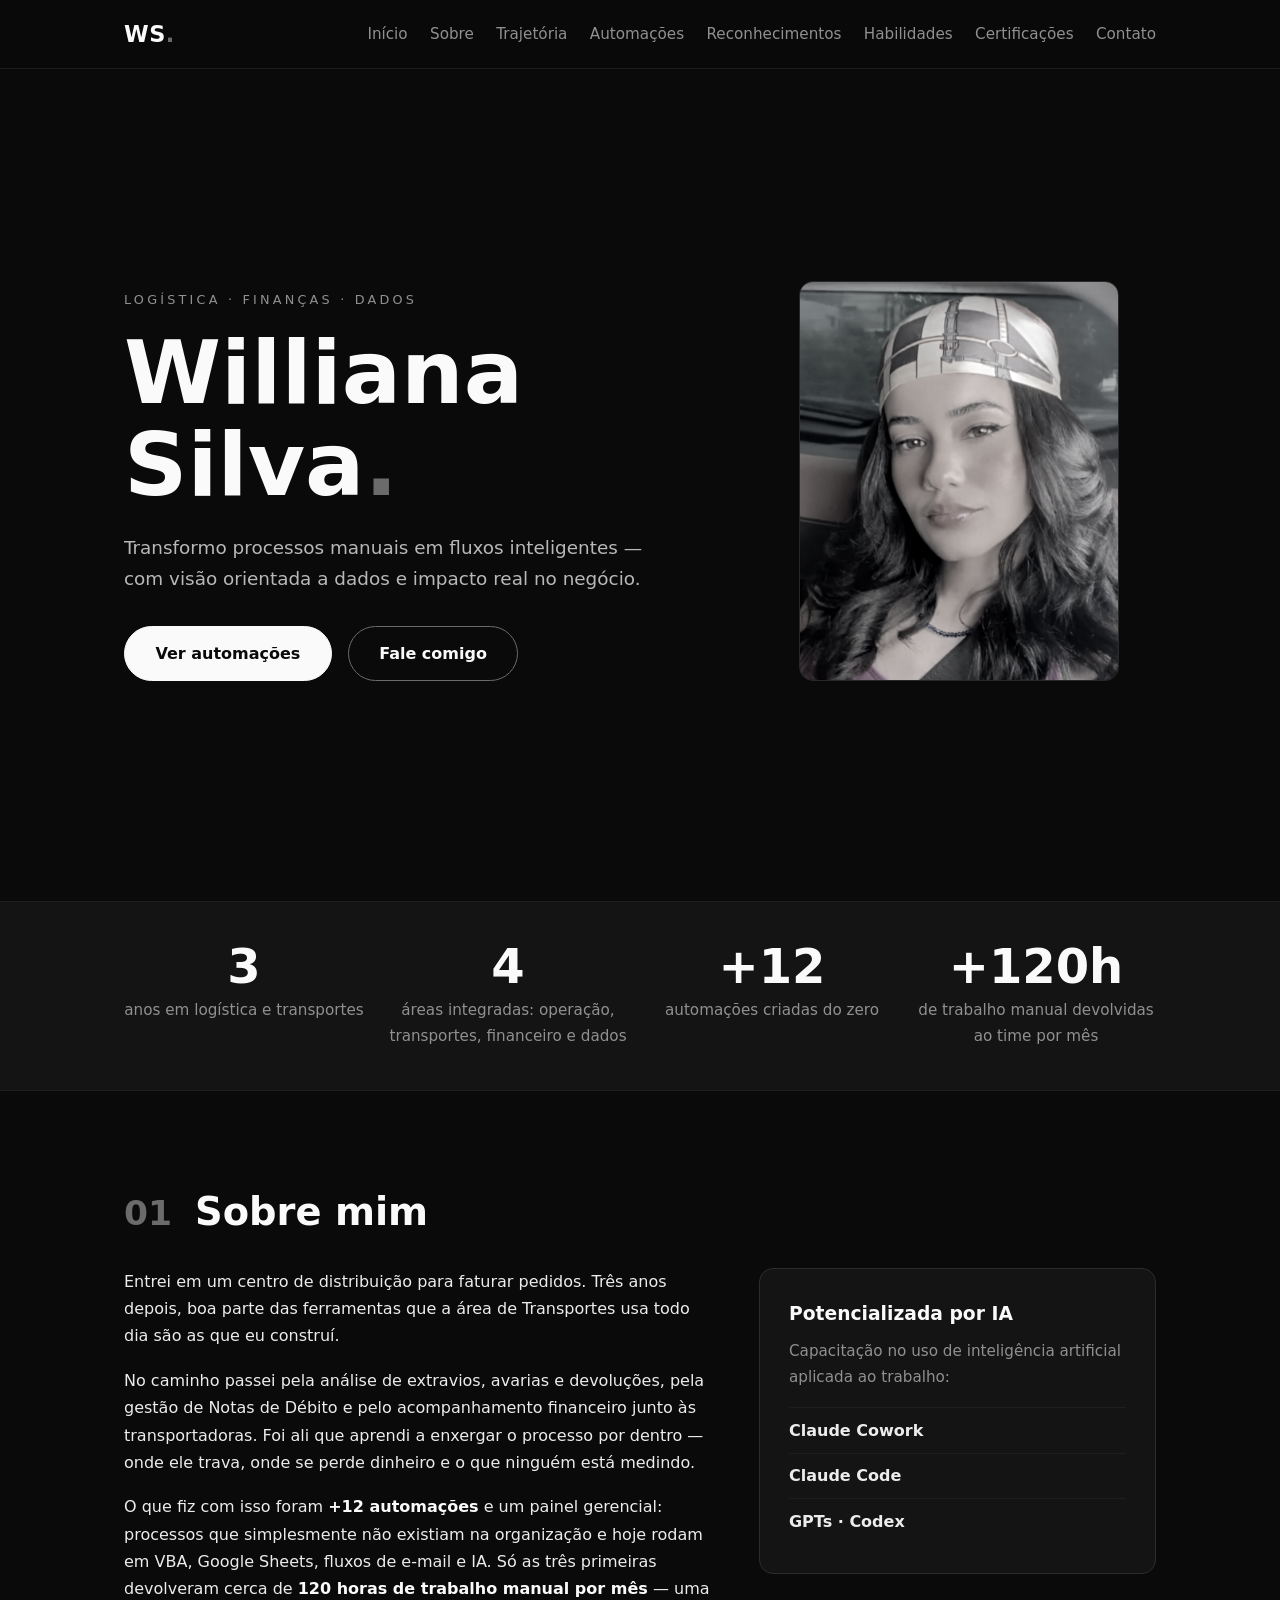
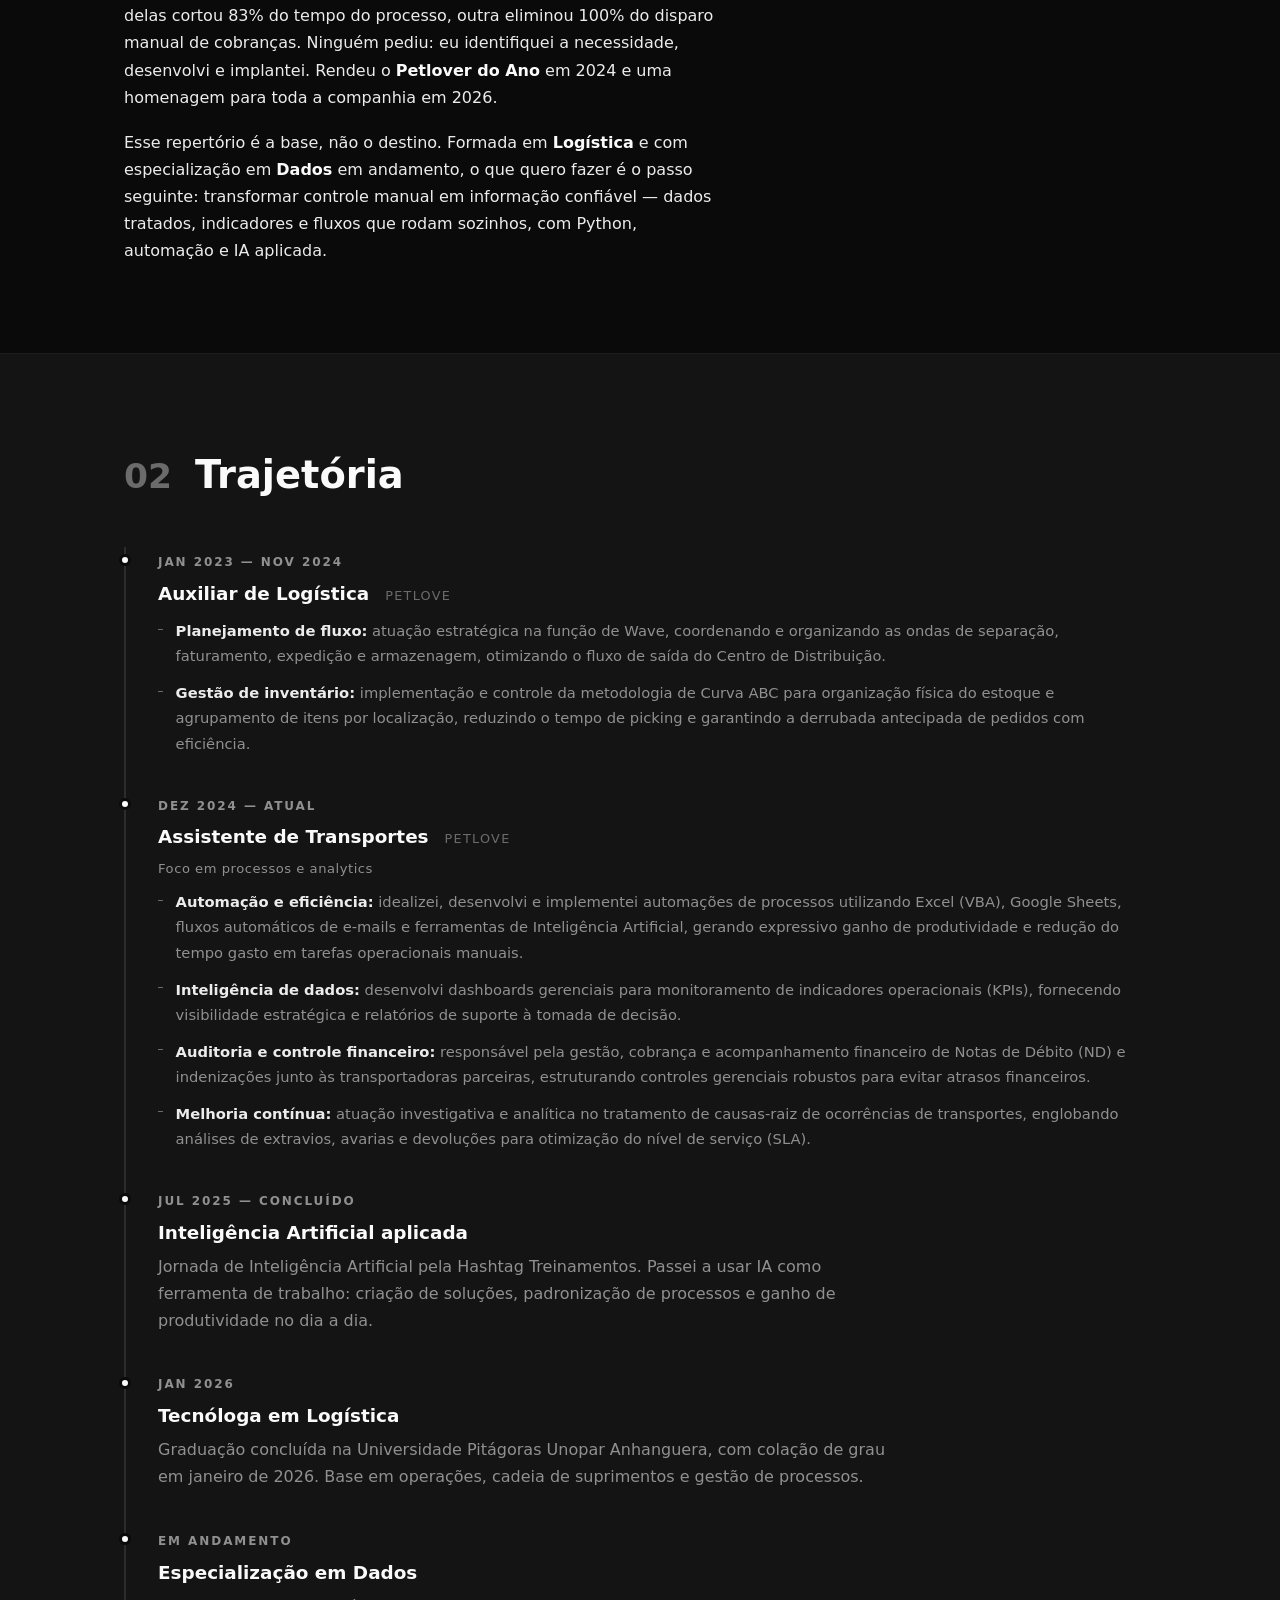
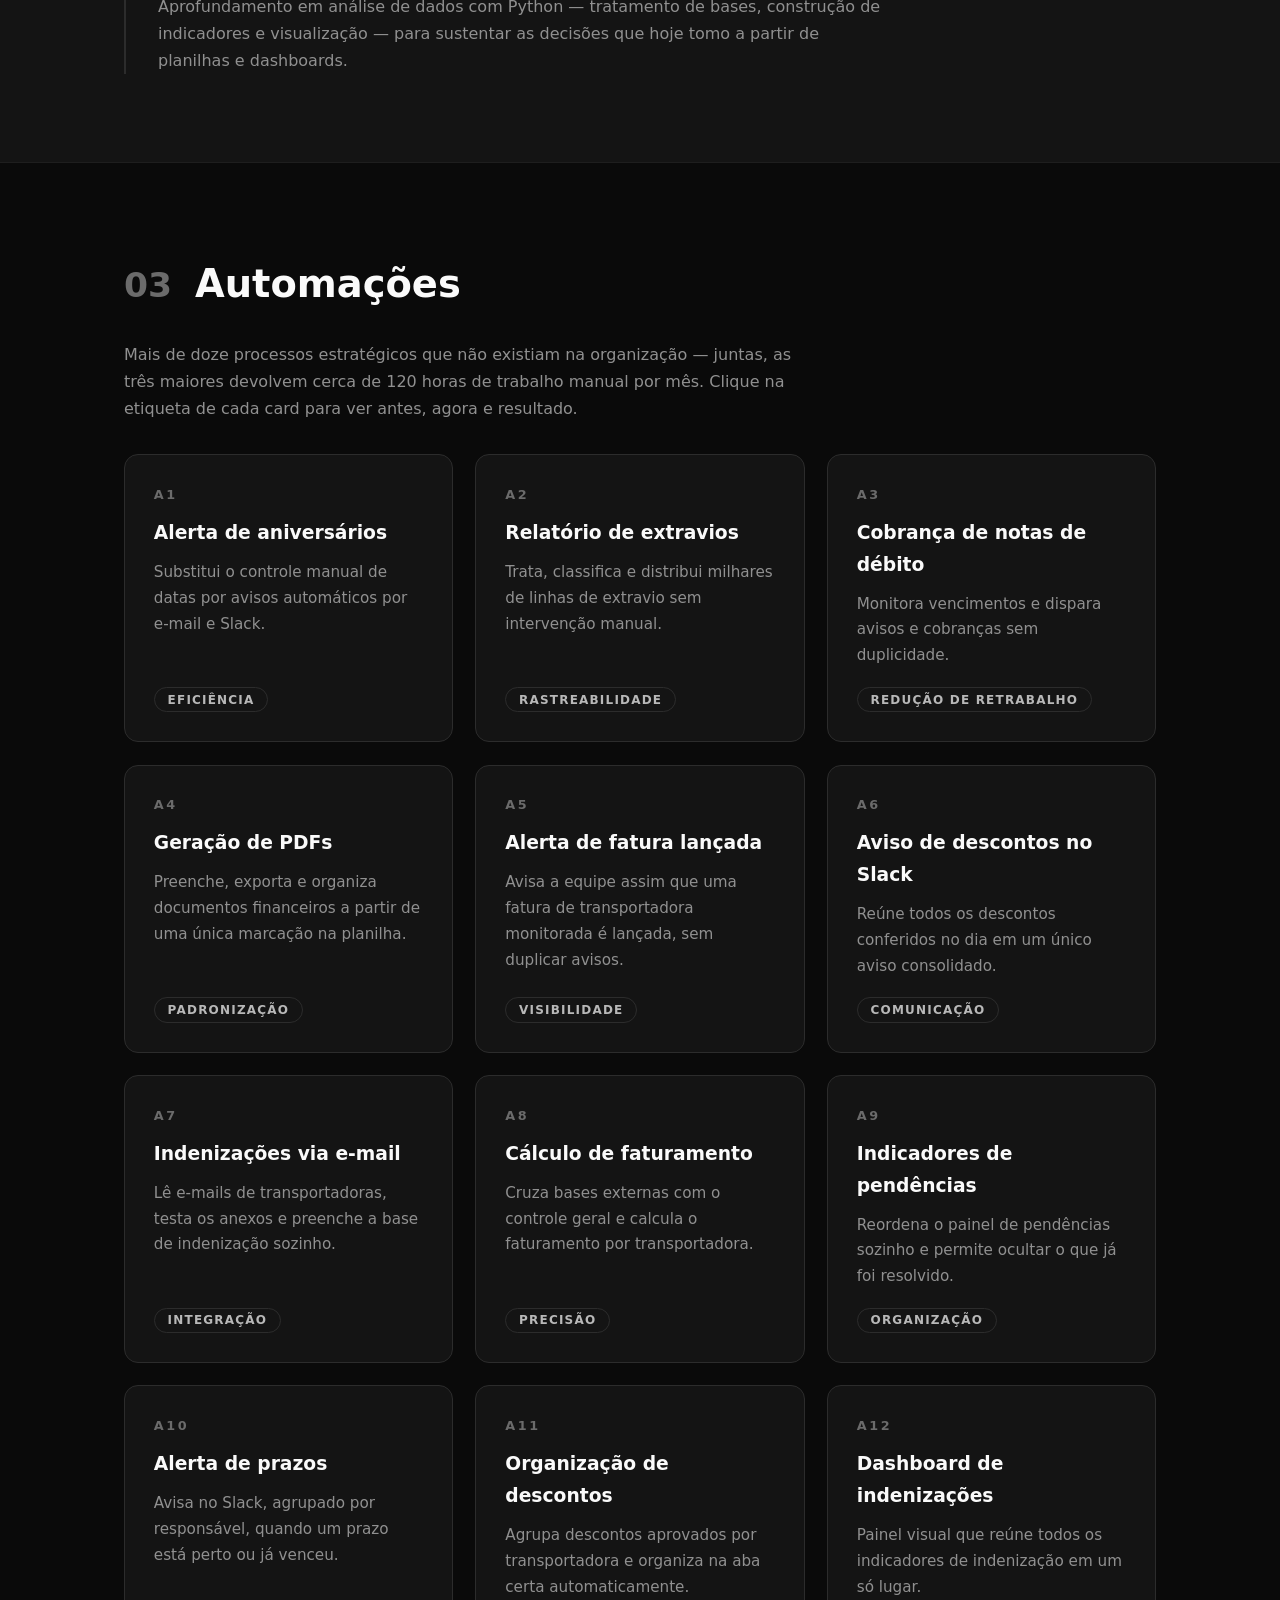
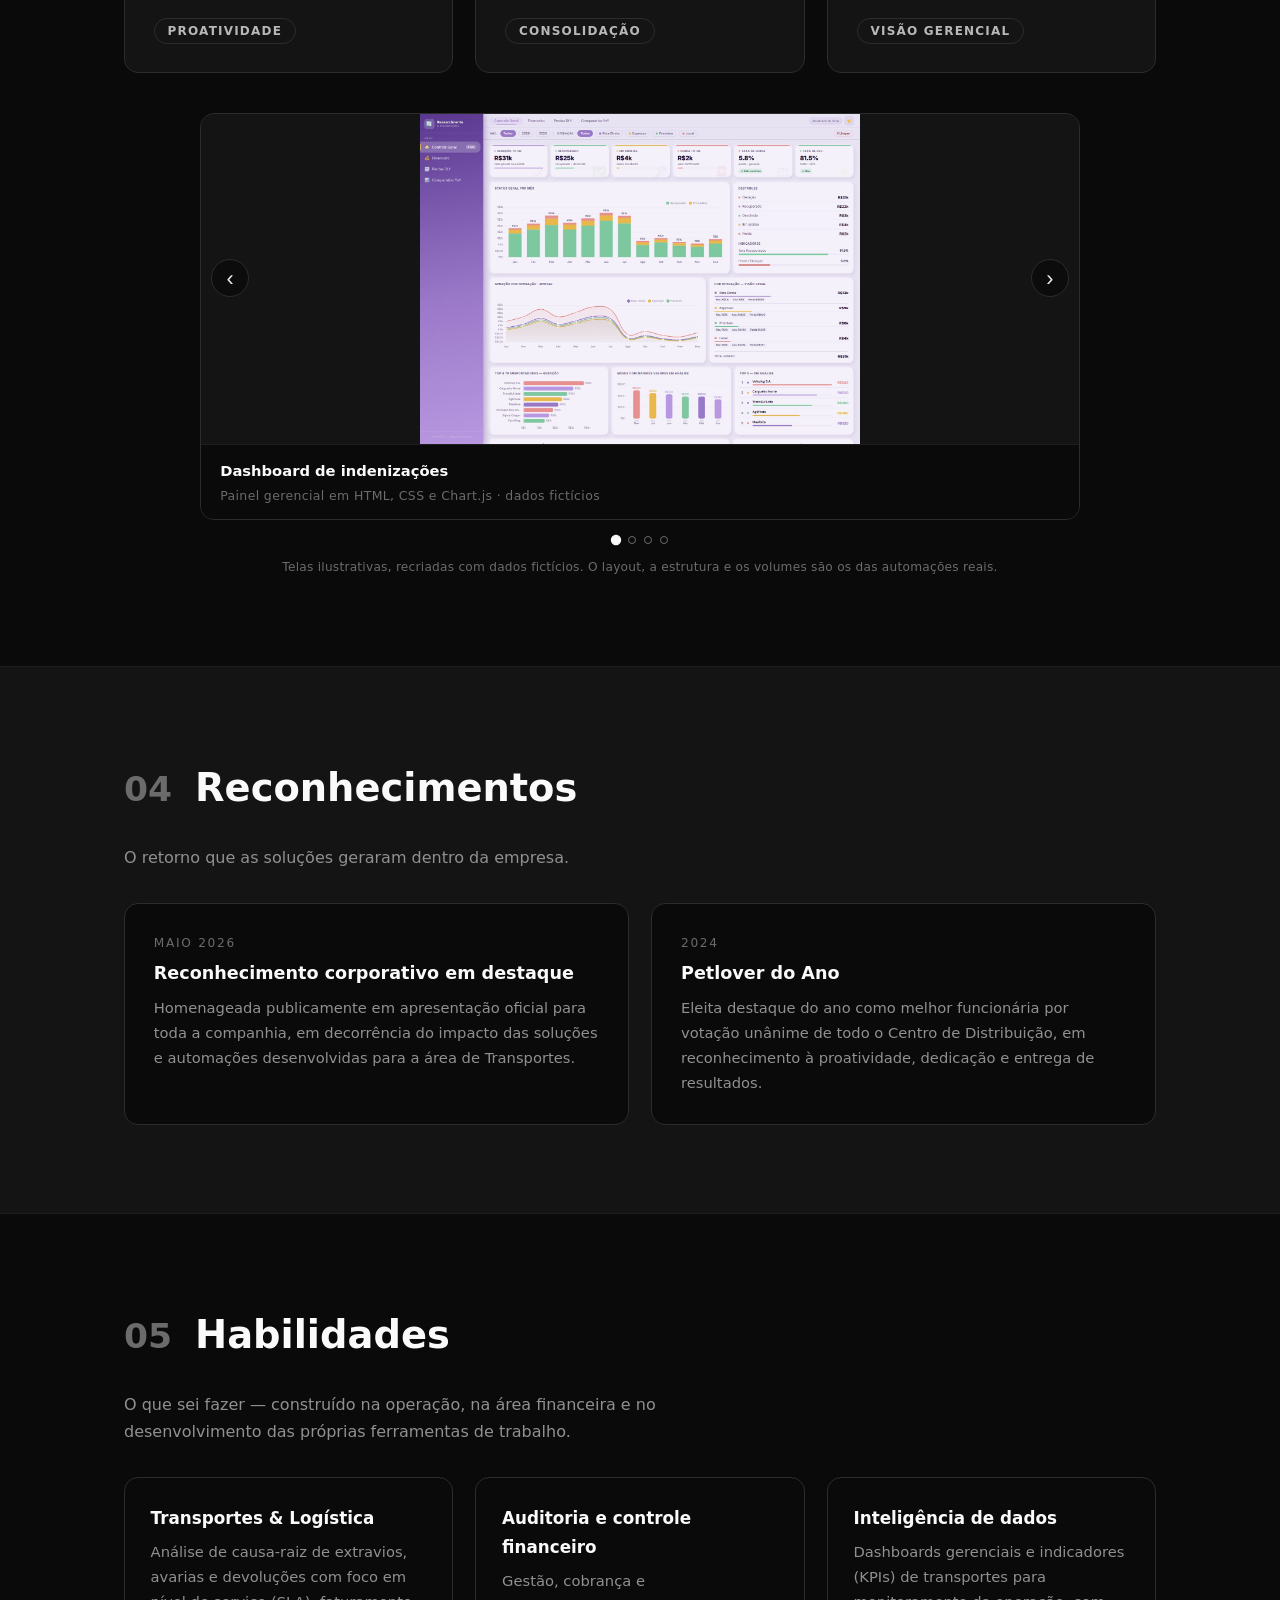
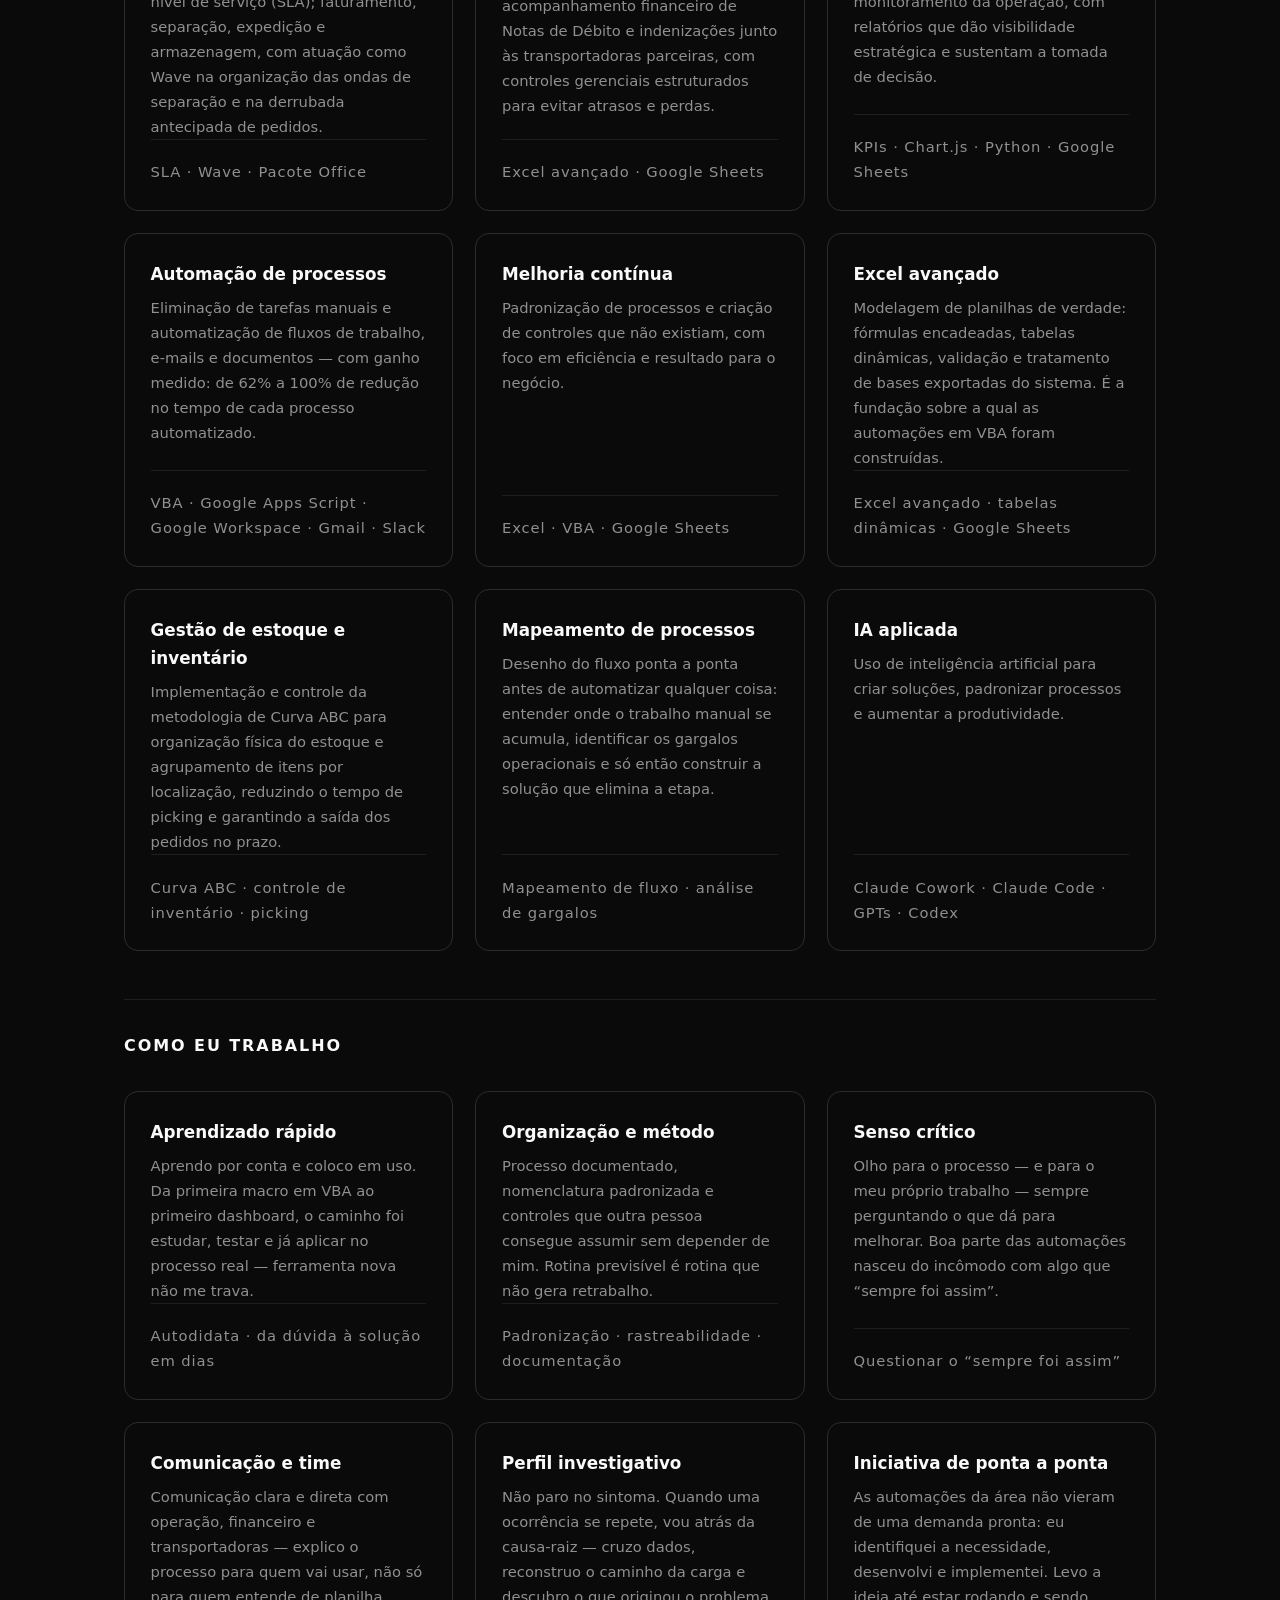
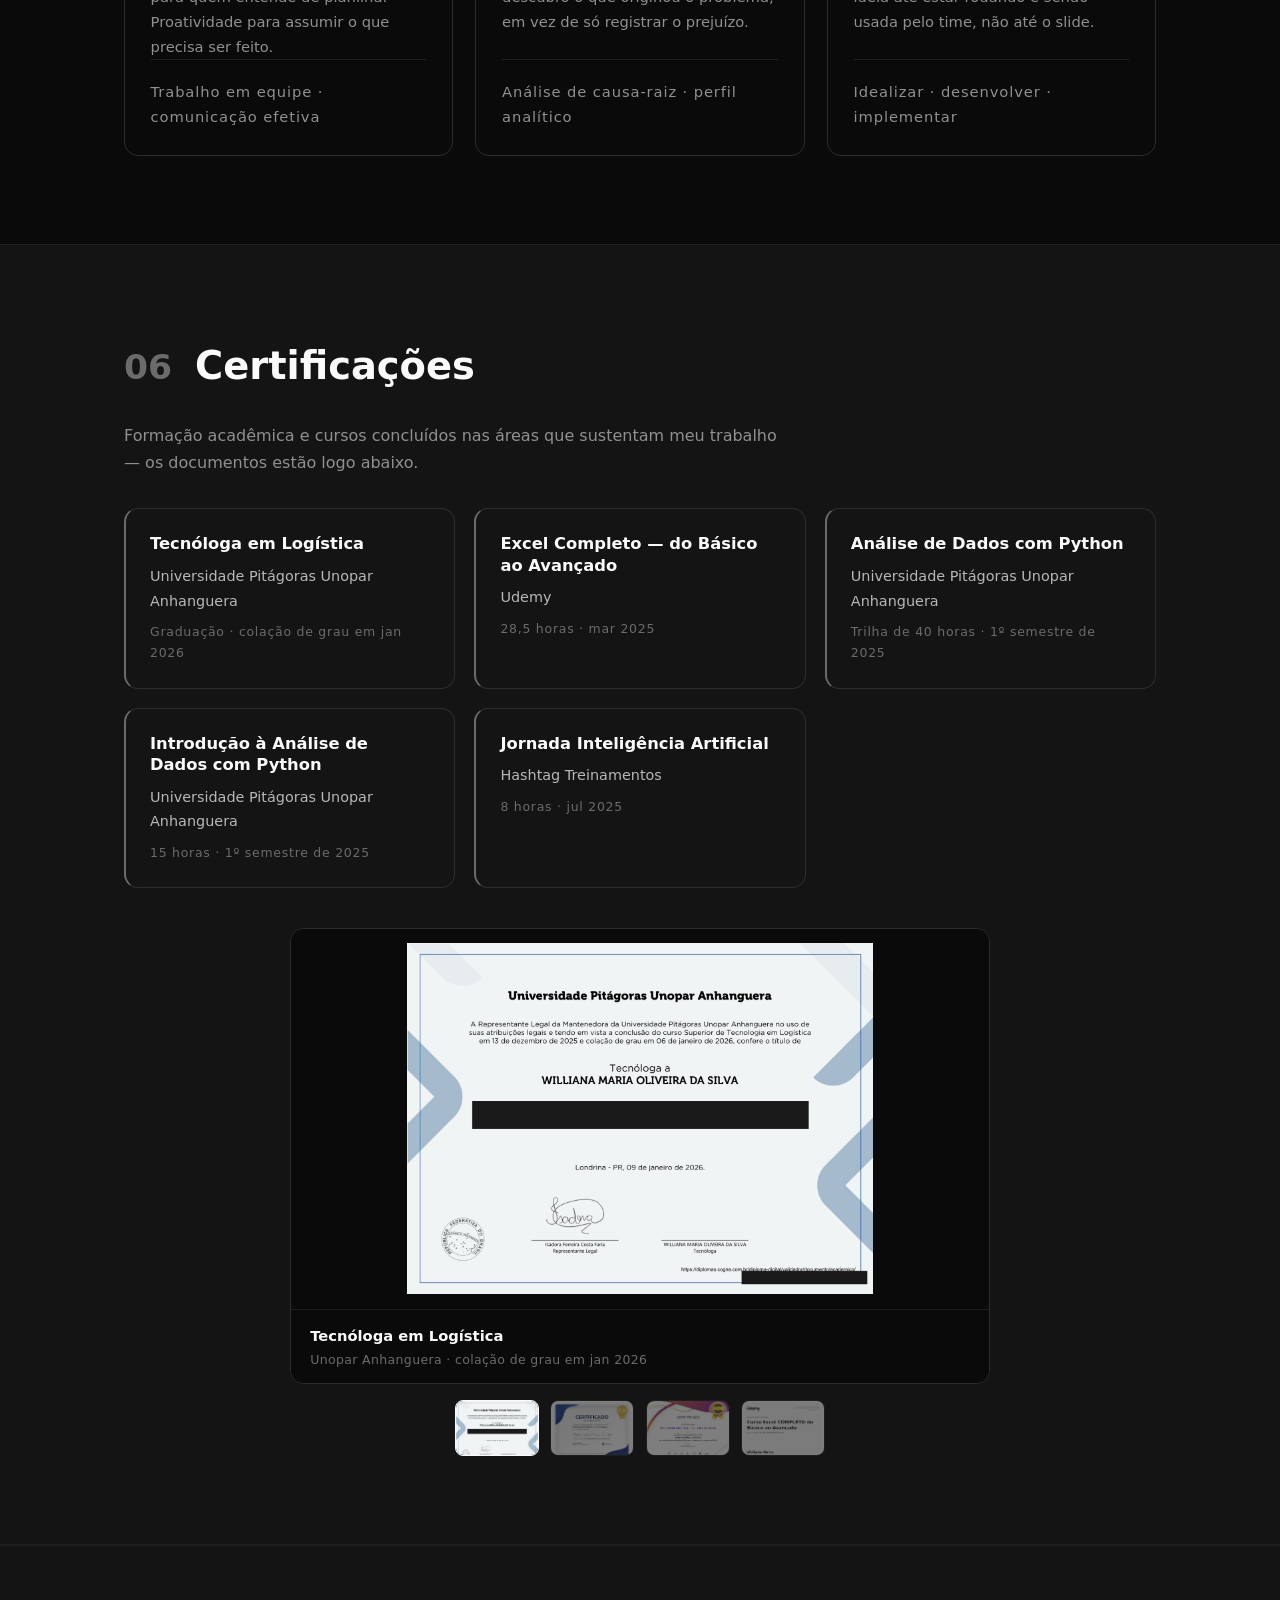
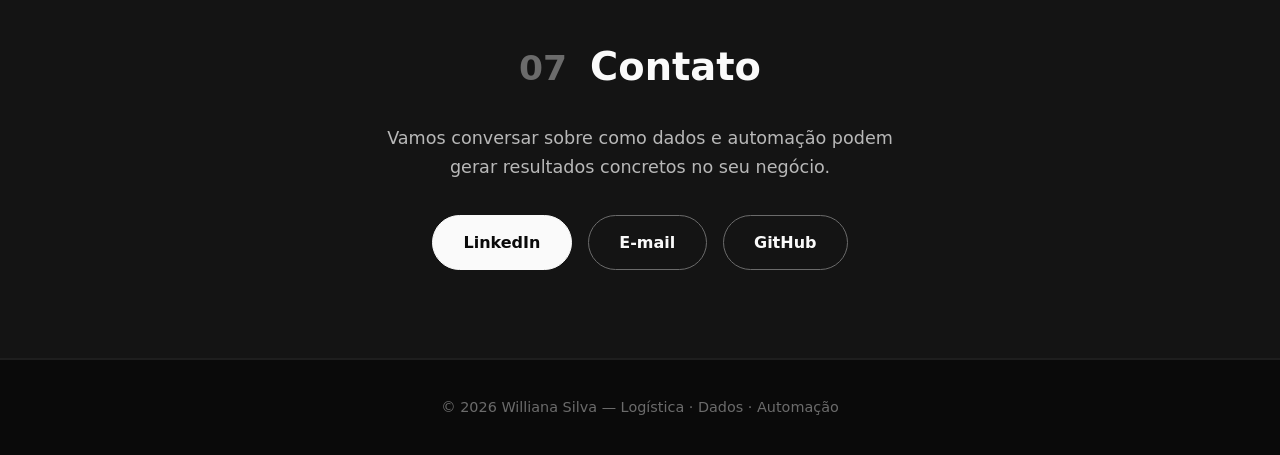
==== commit 56a111c1: "Reordena os indicadores e dessatura a foto do topo - ordem dos numeros: anos, areas integradas, auto" ====
--- a/index.html
+++ b/index.html
@@ -62,15 +62,15 @@
           <span>anos em logística e transportes</span>
         </div>
         <div class="numero reveal">
+          <strong>4</strong>
+          <span>áreas integradas: operação, transportes, financeiro e dados</span>
+        </div>
+        <div class="numero reveal">
           <strong>+12</strong>
           <span>automações criadas do zero</span>
         </div>
         <div class="numero reveal">
-          <strong>4</strong>
-          <span>áreas integradas: operação, transportes, financeiro e dados</span>
-        </div>
-        <div class="numero reveal">
-          <strong>120h</strong>
+          <strong>+120h</strong>
           <span>de trabalho manual devolvidas ao time por mês</span>
         </div>
       </div>
--- a/css/style.css
+++ b/css/style.css
@@ -222,6 +222,19 @@
 
 .hero__foto img {
   object-position: 50% 75%; /* posiciona o rosto mais para cima dentro da moldura */
+  /* dessatura para acompanhar a paleta monocromática; volta ao normal no hover */
+  filter: grayscale(0.9) contrast(1.06) brightness(1.02);
+  transition: filter 0.4s ease;
+}
+
+.hero__foto img:hover {
+  filter: grayscale(0) contrast(1) brightness(1);
+}
+
+@media (prefers-reduced-motion: reduce) {
+  .hero__foto img {
+    transition: none;
+  }
 }
 
 .foto-placeholder {
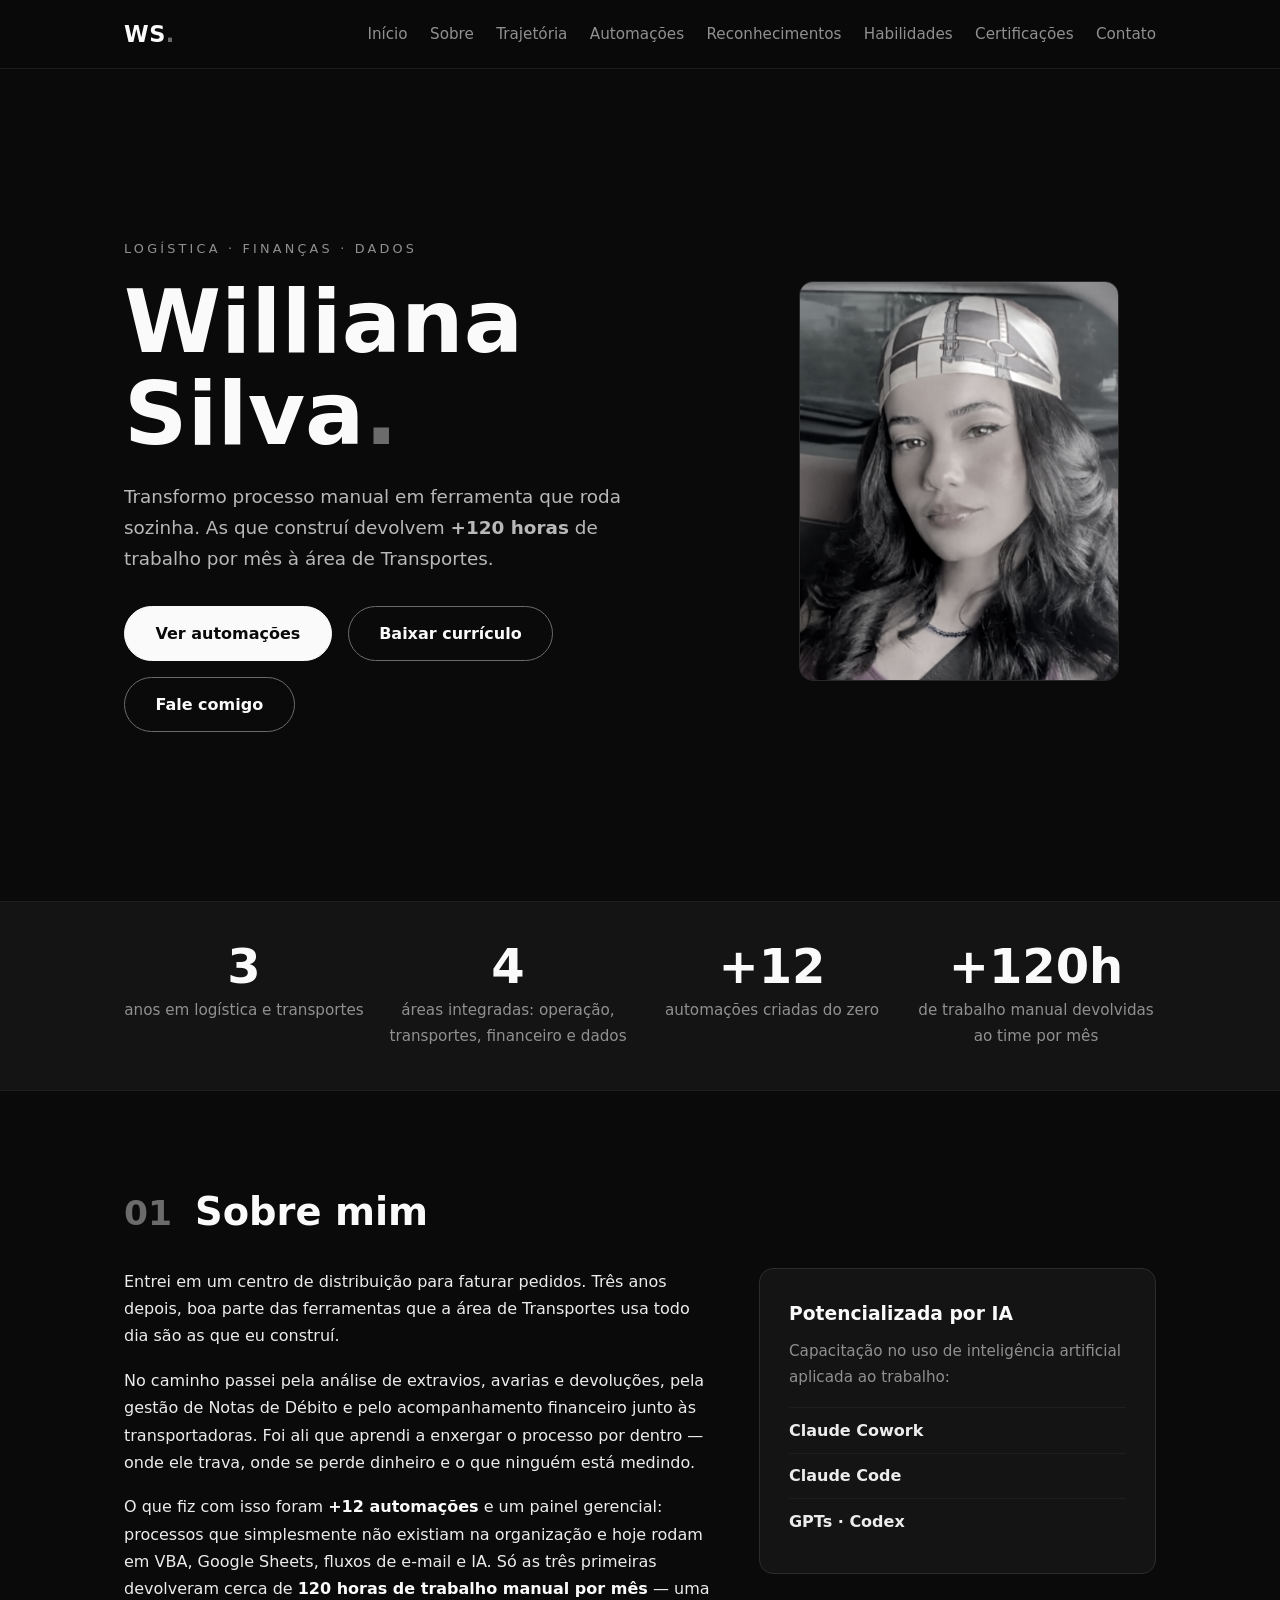
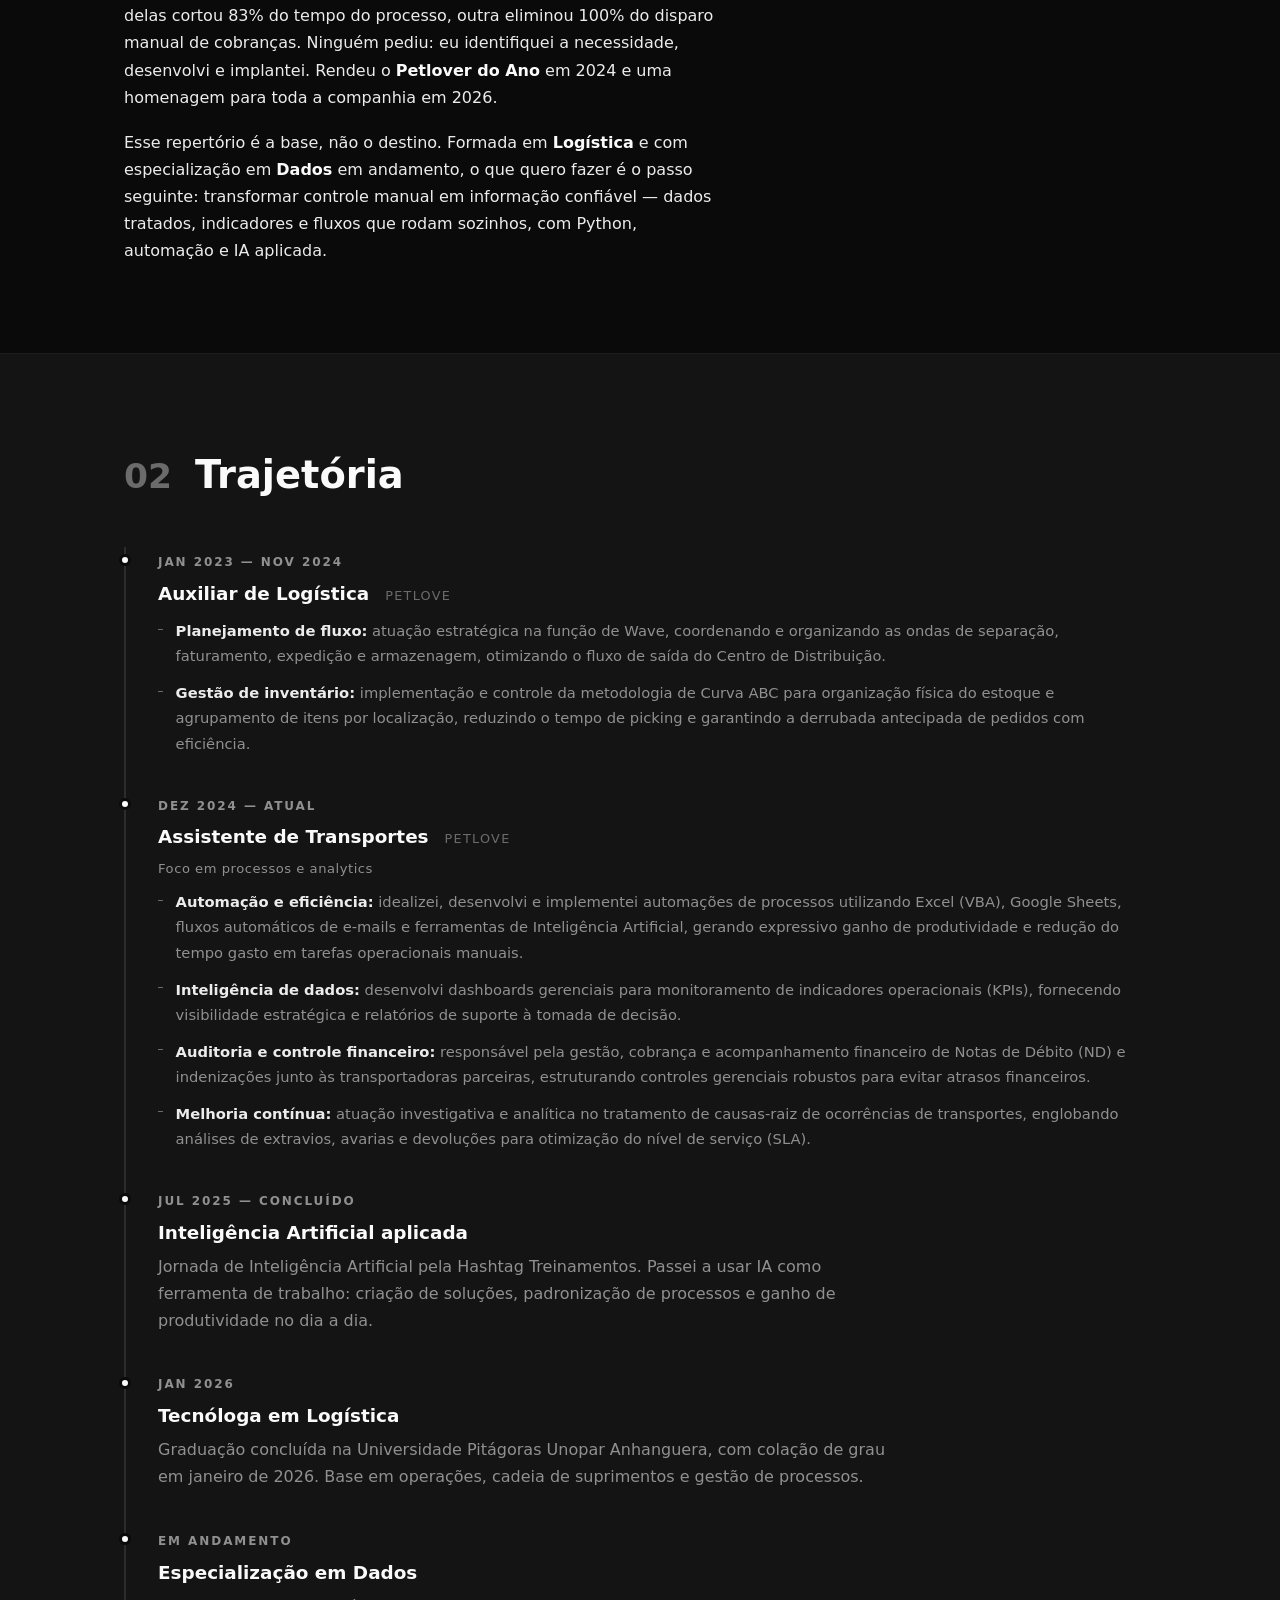
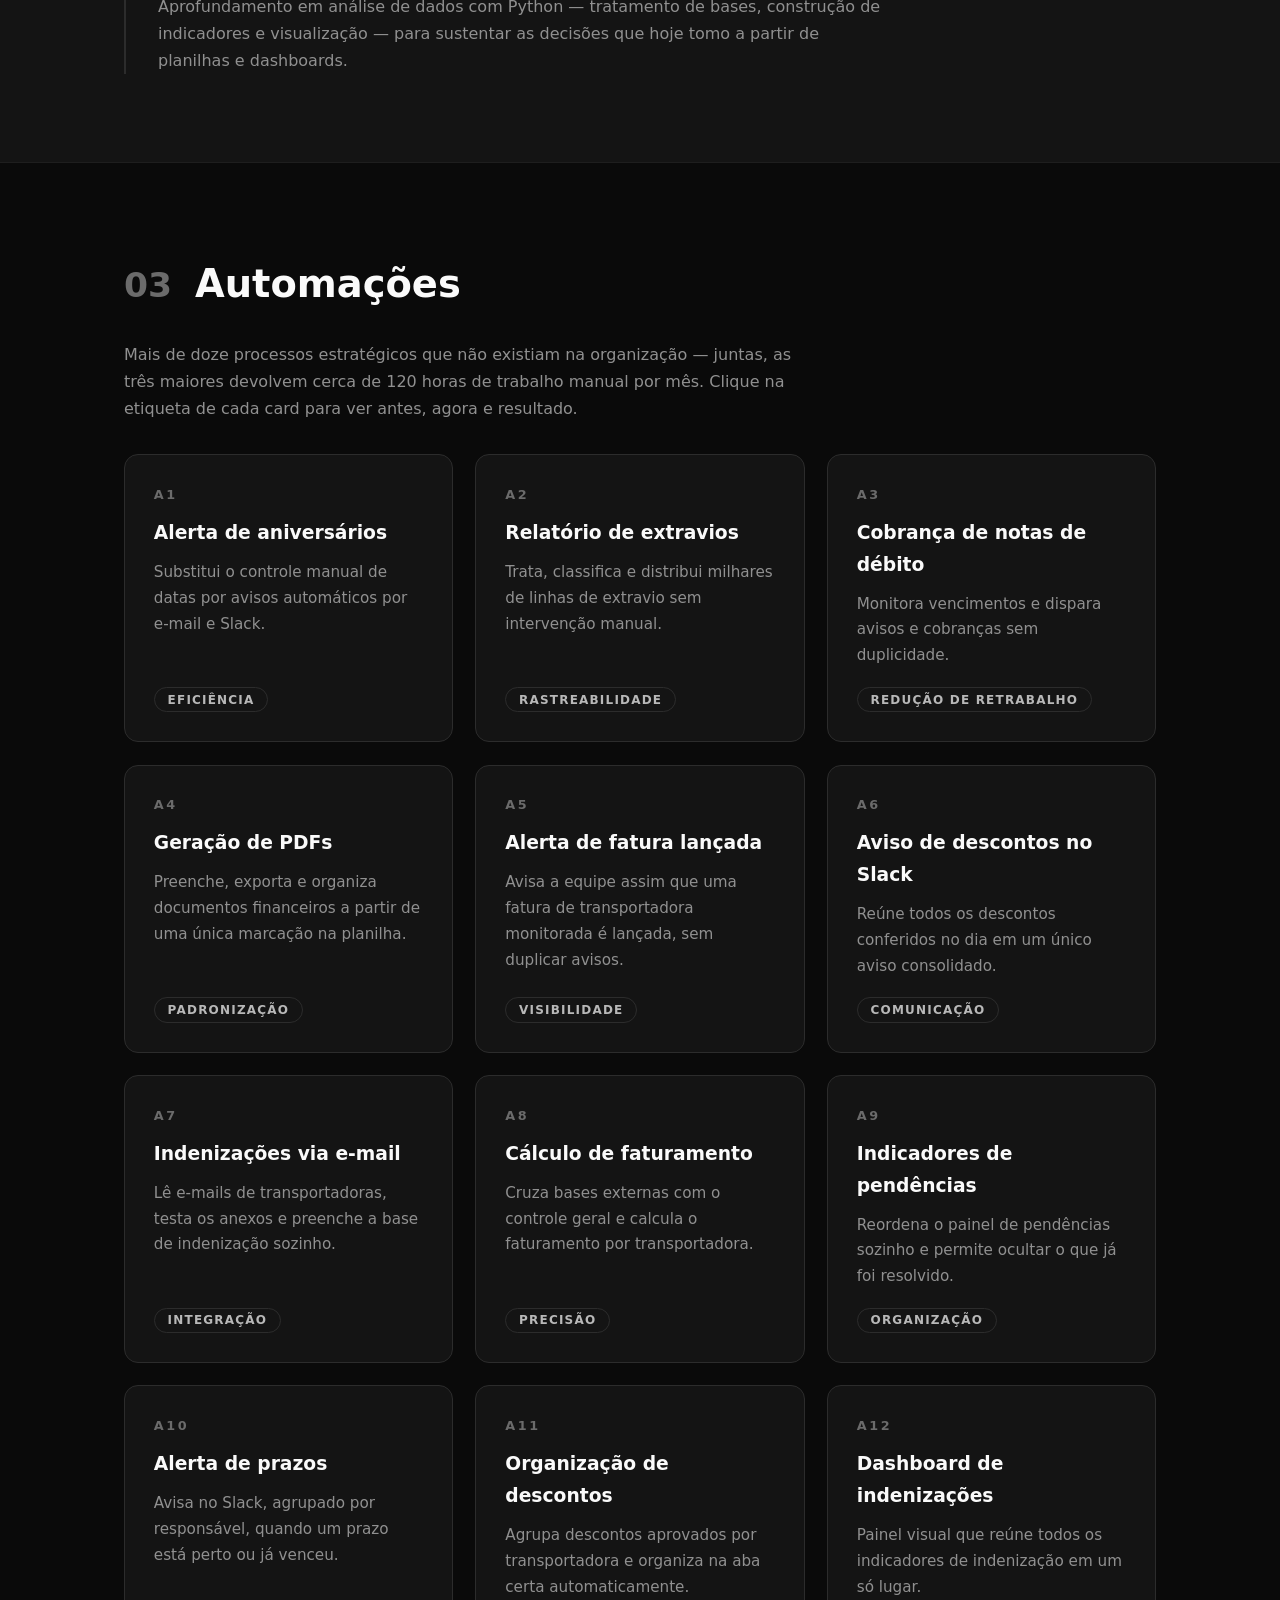
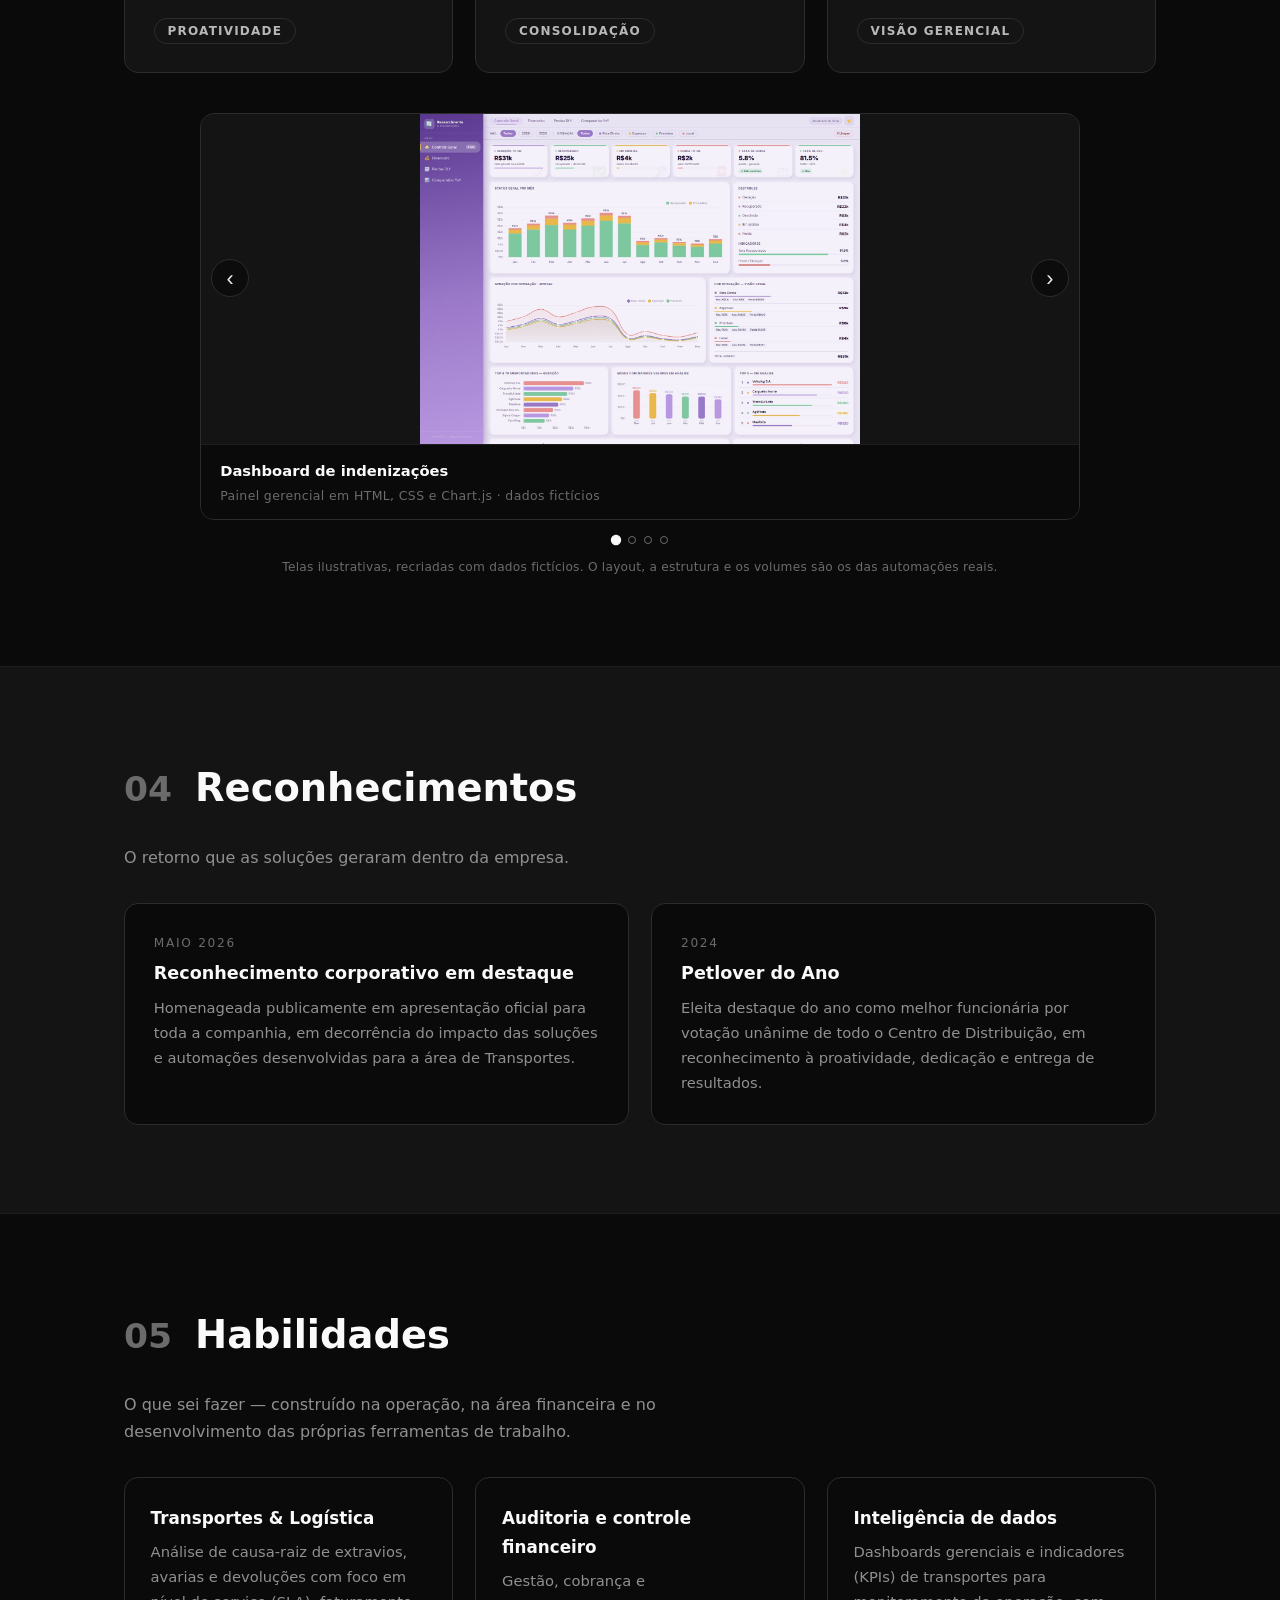
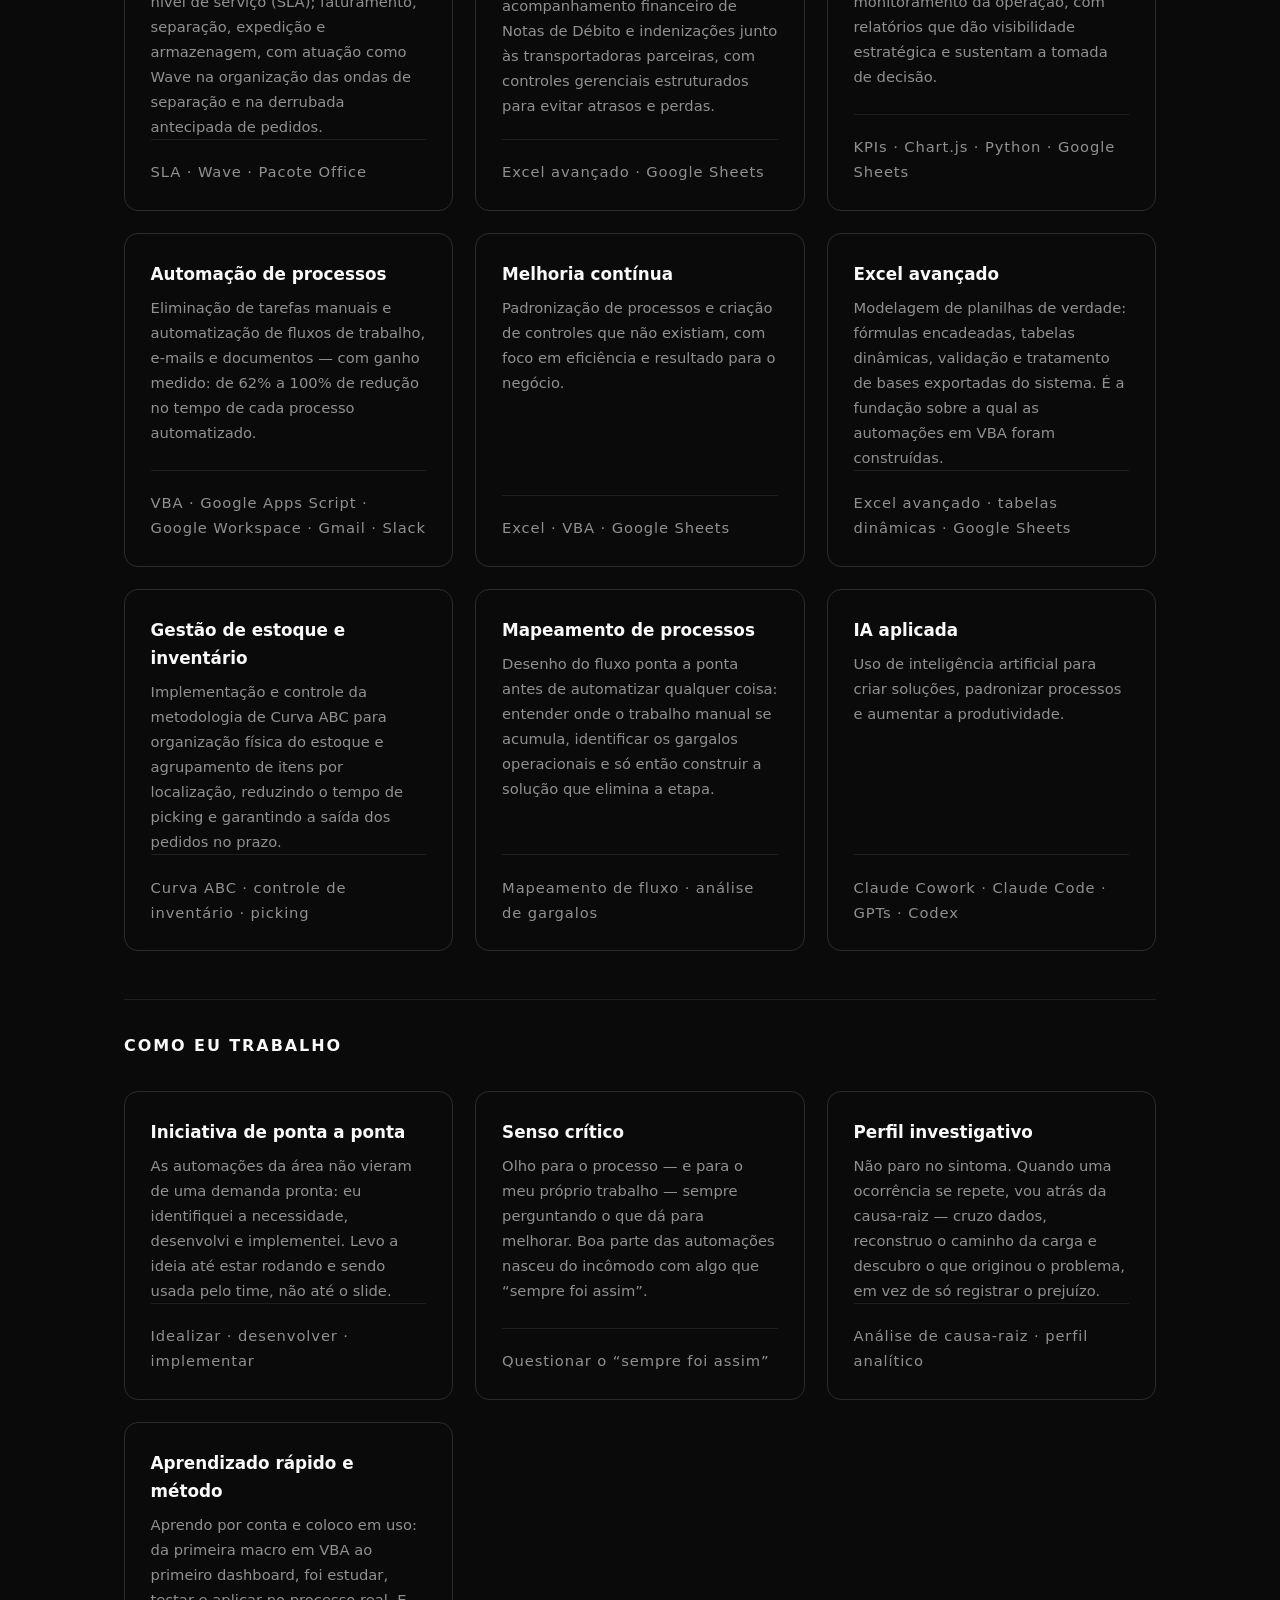
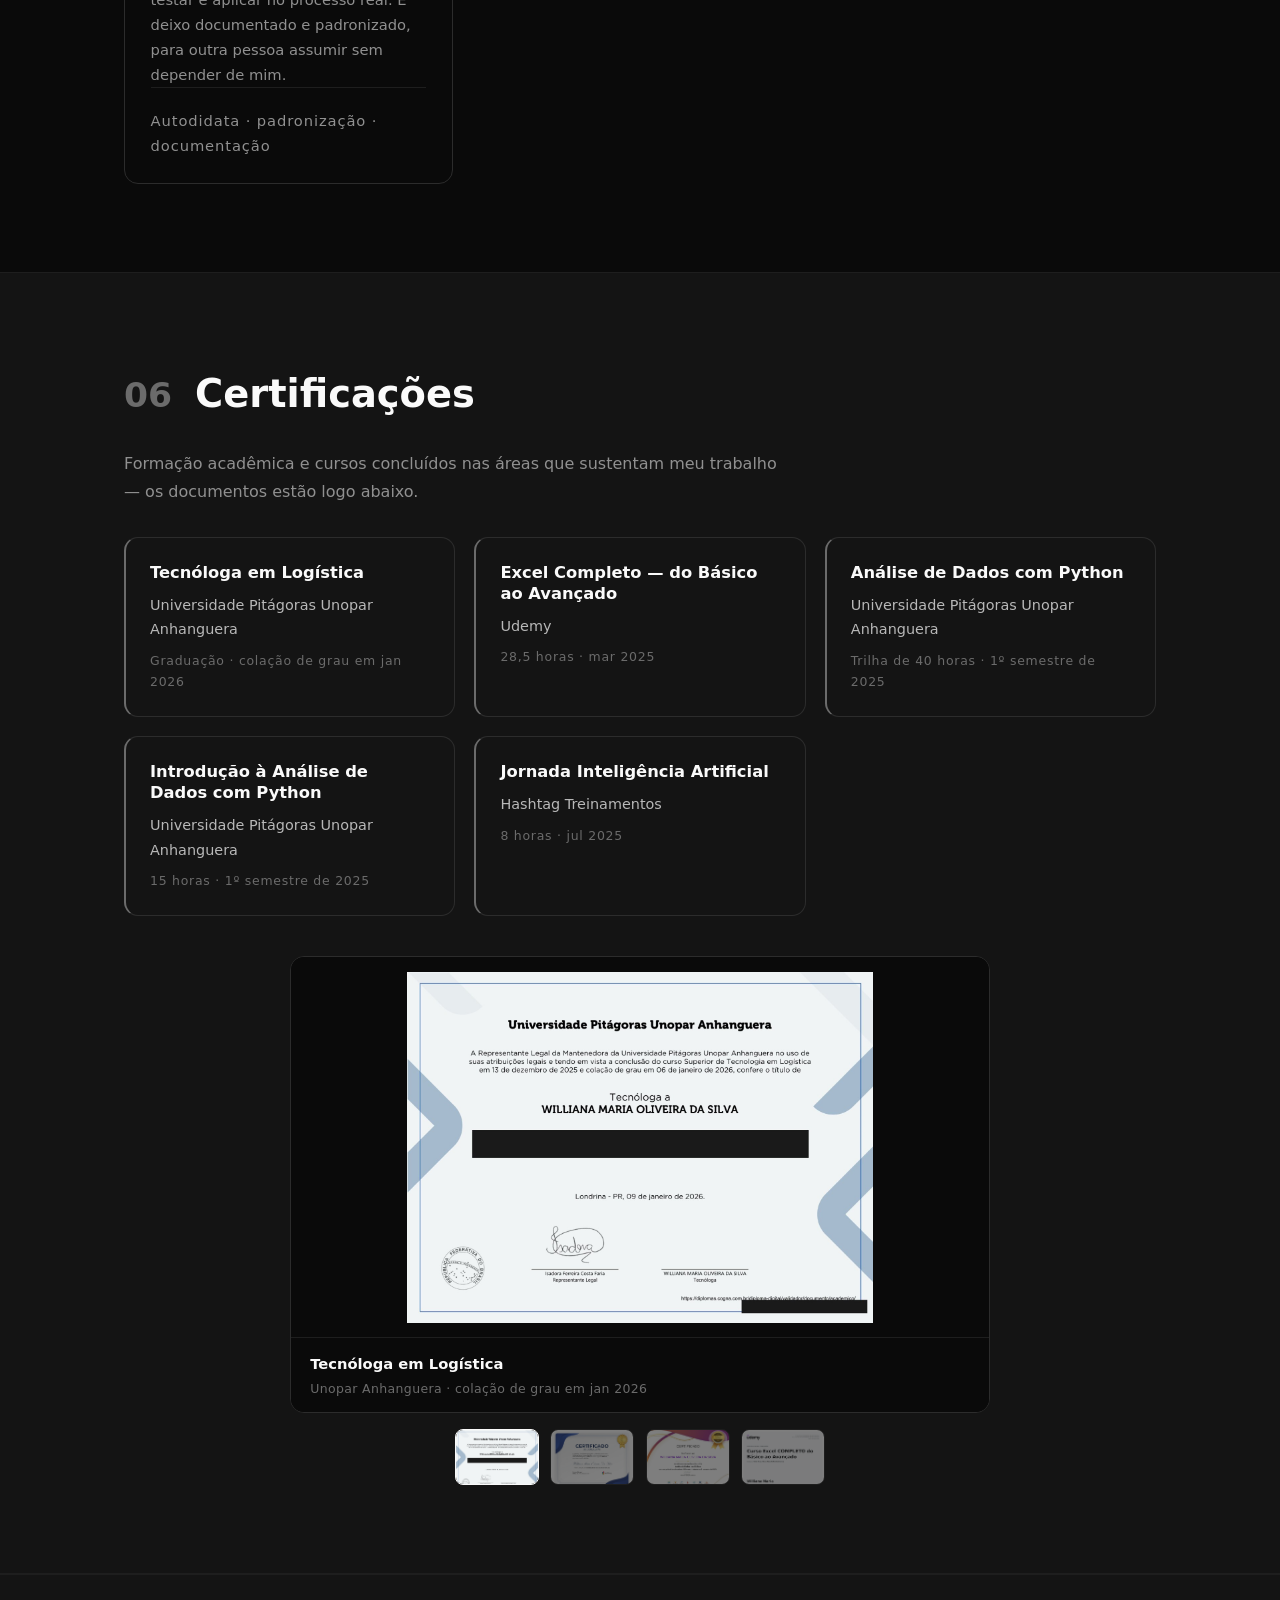
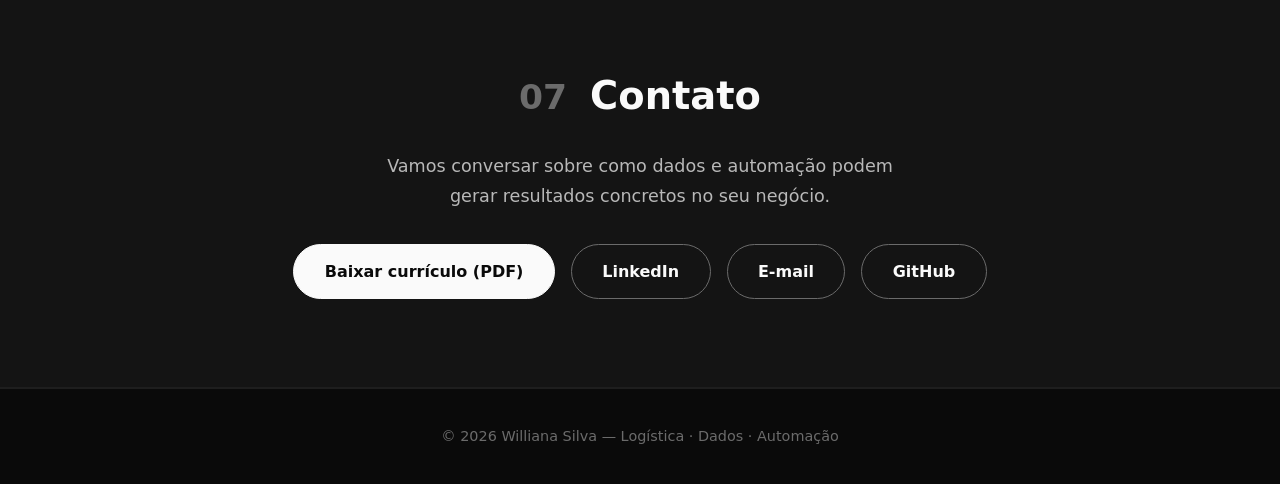
==== commit 0e7a3f84: "Poe o numero no topo, publica o curriculo e enxuga as competencias Tres ajustes para o portfolio abr" ====
--- a/index.html
+++ b/index.html
@@ -34,11 +34,13 @@
         <p class="hero__tag">Logística · Finanças · Dados</p>
         <h1>Williana<br>Silva<span class="ponto">.</span></h1>
         <p class="hero__subtitulo">
-          Transformo processos manuais em fluxos inteligentes —
-          com visão orientada a dados e impacto real no negócio.
+          Transformo processo manual em ferramenta que roda sozinha. As que construí
+          devolvem <strong>+120 horas</strong> de trabalho por mês à área de Transportes.
         </p>
         <div class="hero__acoes">
           <a href="#automacoes" class="botao">Ver automações</a>
+          <a href="assets/curriculo-williana-silva.pdf" class="botao botao--vazado"
+             download>Baixar currículo</a>
           <a href="#contato" class="botao botao--vazado">Fale comigo</a>
         </div>
       </div>
@@ -324,18 +326,11 @@
         <h3 class="habilidades__grupo reveal">Como eu trabalho</h3>
         <div class="habilidades__grid">
           <div class="habilidade reveal">
-            <h3>Aprendizado rápido</h3>
-            <p>Aprendo por conta e coloco em uso. Da primeira macro em VBA ao primeiro
-               dashboard, o caminho foi estudar, testar e já aplicar no processo real —
-               ferramenta nova não me trava.</p>
-            <p class="habilidade__ferramentas">Autodidata · da dúvida à solução em dias</p>
-          </div>
-          <div class="habilidade reveal">
-            <h3>Organização e método</h3>
-            <p>Processo documentado, nomenclatura padronizada e controles que outra
-               pessoa consegue assumir sem depender de mim. Rotina previsível é rotina
-               que não gera retrabalho.</p>
-            <p class="habilidade__ferramentas">Padronização · rastreabilidade · documentação</p>
+            <h3>Iniciativa de ponta a ponta</h3>
+            <p>As automações da área não vieram de uma demanda pronta: eu identifiquei a
+               necessidade, desenvolvi e implementei. Levo a ideia até estar rodando e
+               sendo usada pelo time, não até o slide.</p>
+            <p class="habilidade__ferramentas">Idealizar · desenvolver · implementar</p>
           </div>
           <div class="habilidade reveal">
             <h3>Senso crítico</h3>
@@ -345,13 +340,6 @@
             <p class="habilidade__ferramentas">Questionar o &ldquo;sempre foi assim&rdquo;</p>
           </div>
           <div class="habilidade reveal">
-            <h3>Comunicação e time</h3>
-            <p>Comunicação clara e direta com operação, financeiro e transportadoras —
-               explico o processo para quem vai usar, não só para quem entende de
-               planilha. Proatividade para assumir o que precisa ser feito.</p>
-            <p class="habilidade__ferramentas">Trabalho em equipe · comunicação efetiva</p>
-          </div>
-          <div class="habilidade reveal">
             <h3>Perfil investigativo</h3>
             <p>Não paro no sintoma. Quando uma ocorrência se repete, vou atrás da
                causa-raiz — cruzo dados, reconstruo o caminho da carga e descubro o que
@@ -359,11 +347,11 @@
             <p class="habilidade__ferramentas">Análise de causa-raiz · perfil analítico</p>
           </div>
           <div class="habilidade reveal">
-            <h3>Iniciativa de ponta a ponta</h3>
-            <p>As automações da área não vieram de uma demanda pronta: eu identifiquei a
-               necessidade, desenvolvi e implementei. Levo a ideia até estar rodando e
-               sendo usada pelo time, não até o slide.</p>
-            <p class="habilidade__ferramentas">Idealizar · desenvolver · implementar</p>
+            <h3>Aprendizado rápido e método</h3>
+            <p>Aprendo por conta e coloco em uso: da primeira macro em VBA ao primeiro
+               dashboard, foi estudar, testar e aplicar no processo real. E deixo
+               documentado e padronizado, para outra pessoa assumir sem depender de mim.</p>
+            <p class="habilidade__ferramentas">Autodidata · padronização · documentação</p>
           </div>
         </div>
       </div>
@@ -425,7 +413,8 @@
           resultados concretos no seu negócio.
         </p>
         <div class="contato__links reveal">
-          <a href="https://www.linkedin.com/in/williana-s-61630a340" target="_blank" rel="noopener" class="botao">LinkedIn</a>
+          <a href="assets/curriculo-williana-silva.pdf" class="botao" download>Baixar currículo (PDF)</a>
+          <a href="https://www.linkedin.com/in/williana-s-61630a340" target="_blank" rel="noopener" class="botao botao--vazado">LinkedIn</a>
           <a href="mailto:an4oliver@gmail.com" class="botao botao--vazado">E-mail</a>
           <a href="https://github.com/An4oliver" target="_blank" rel="noopener" class="botao botao--vazado">GitHub</a>
         </div>
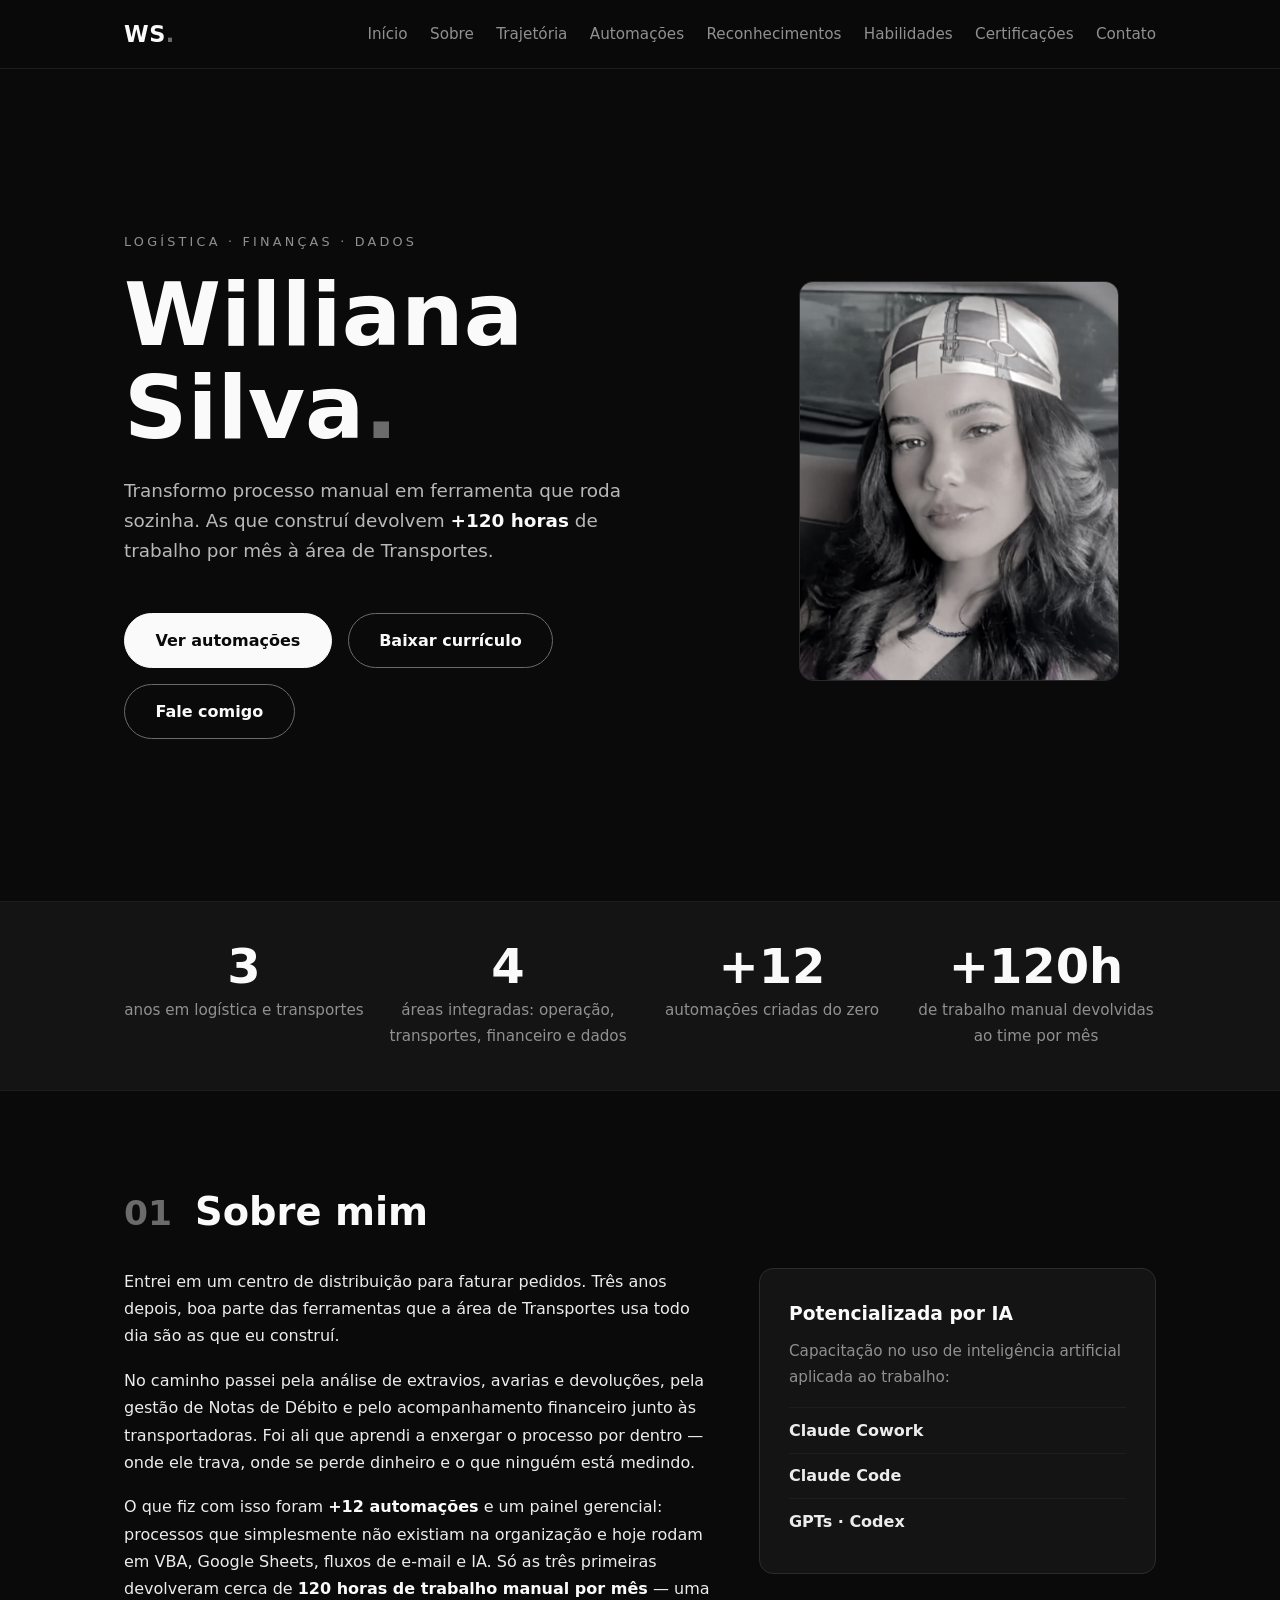
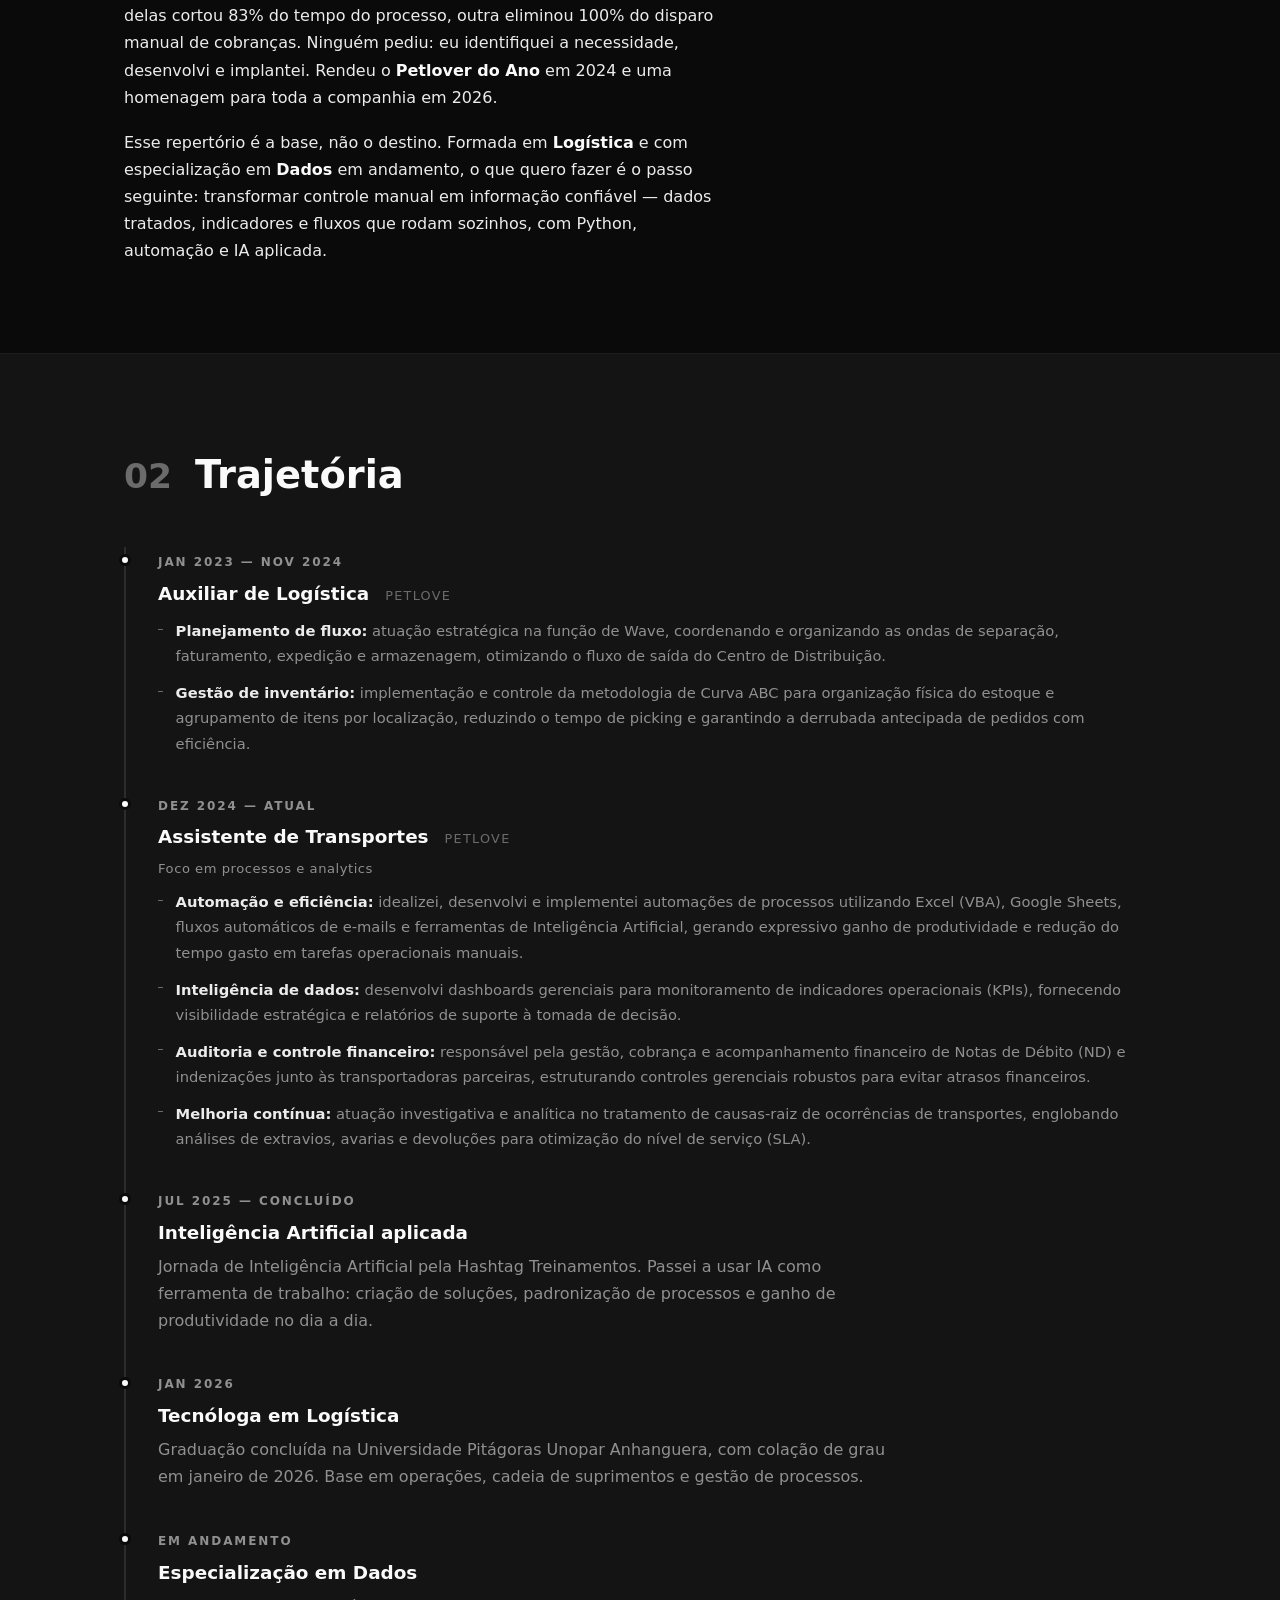
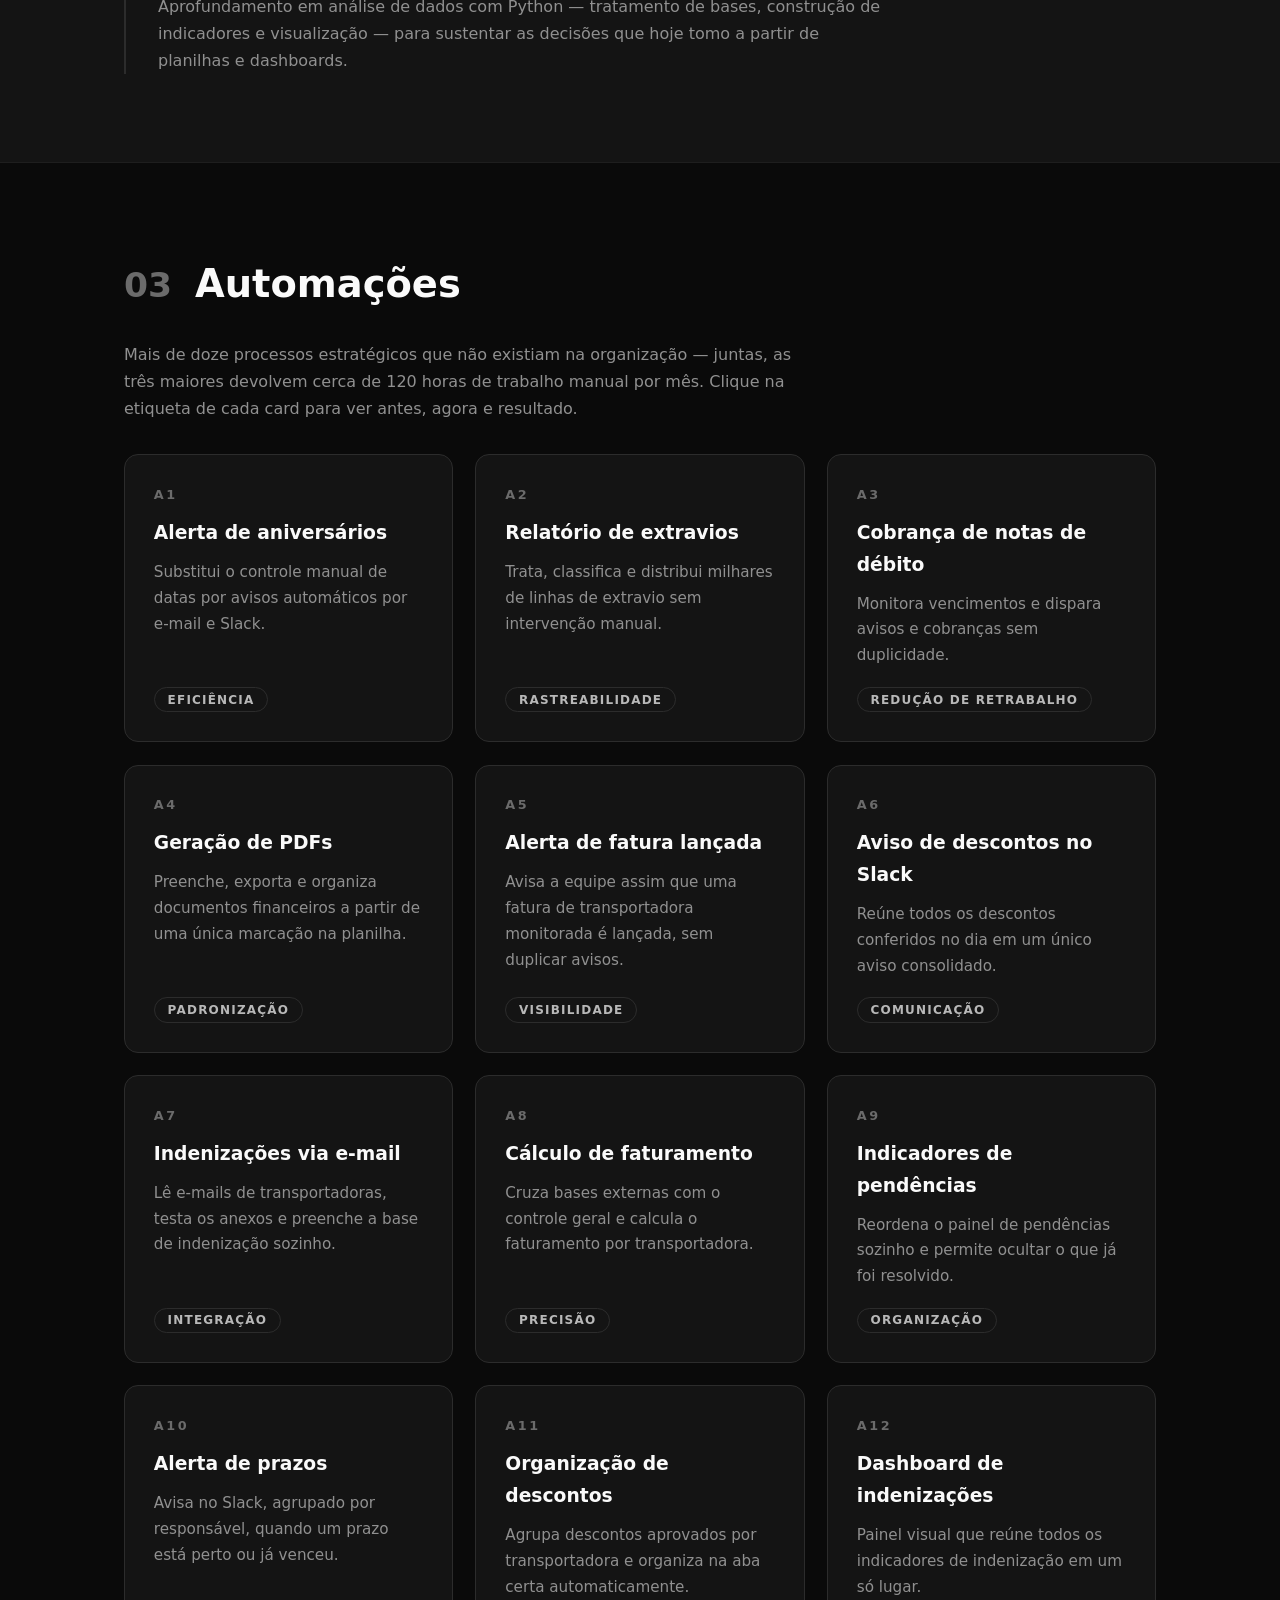
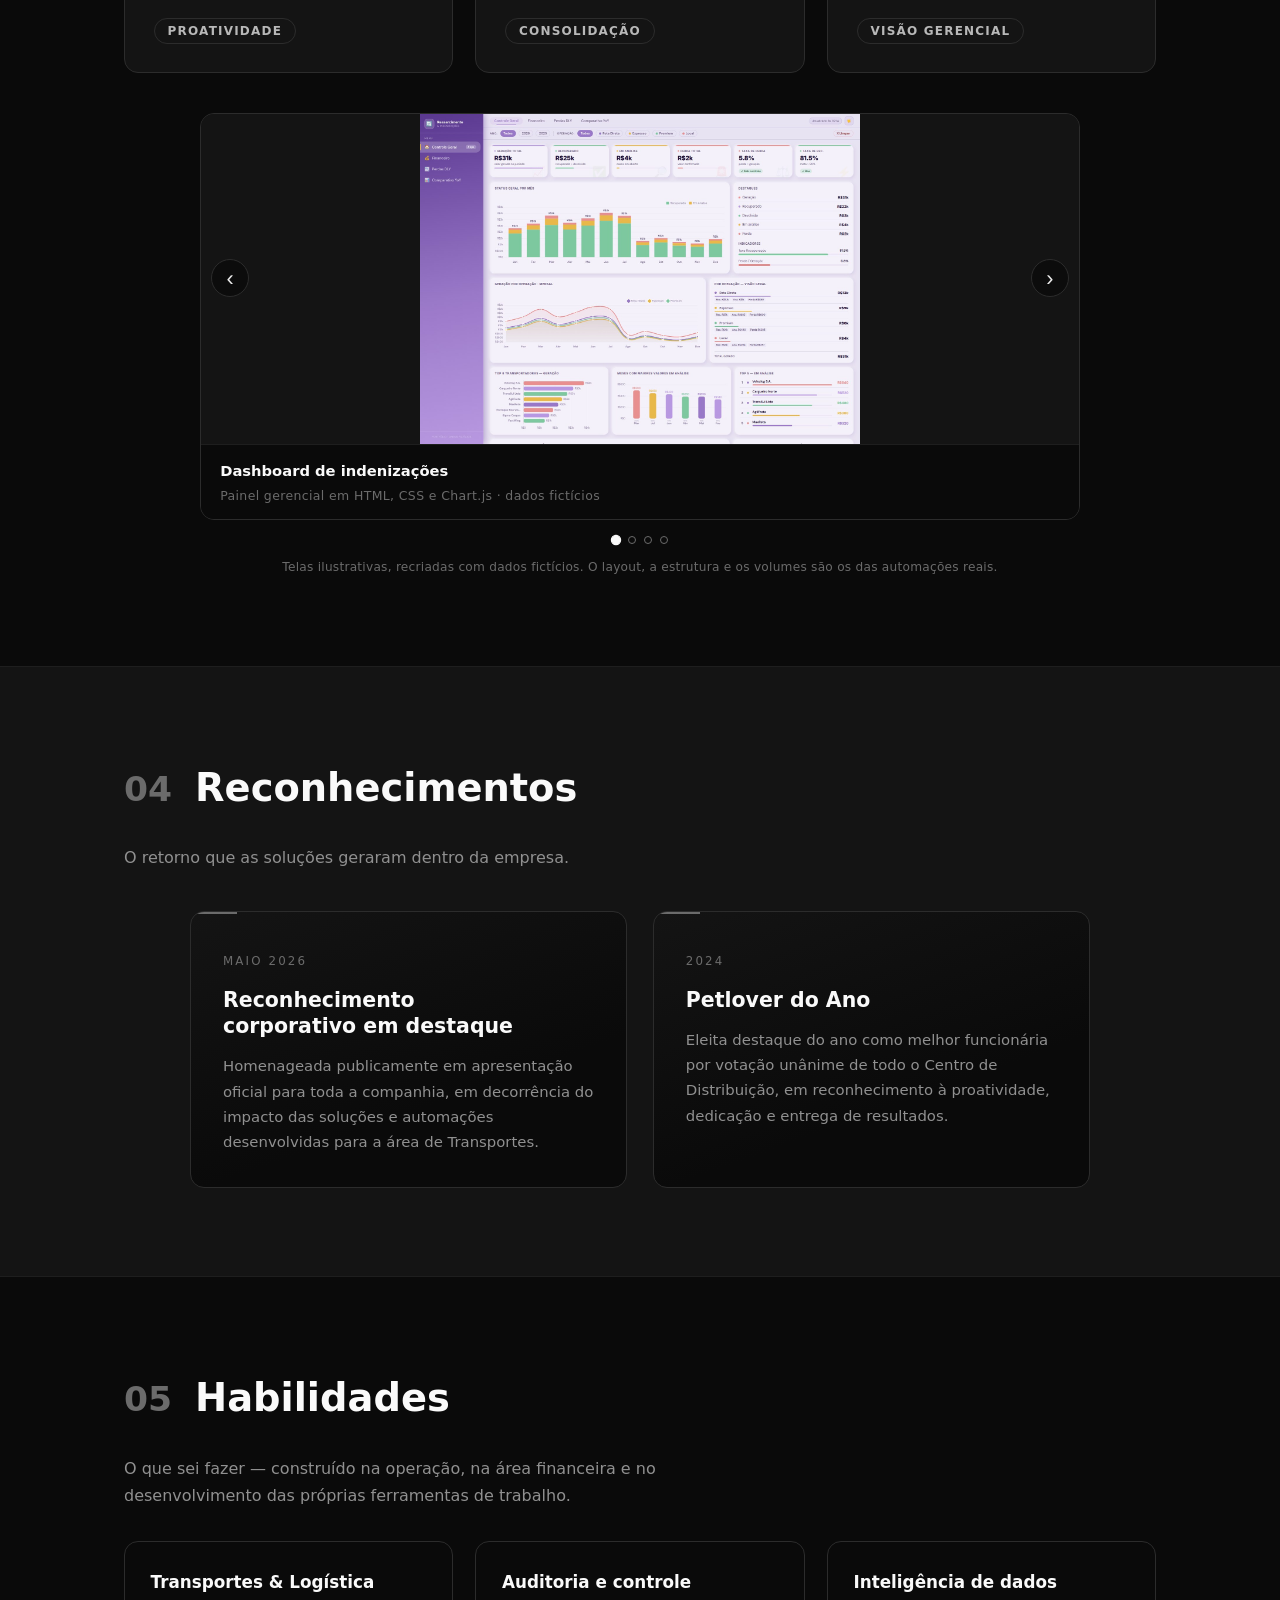
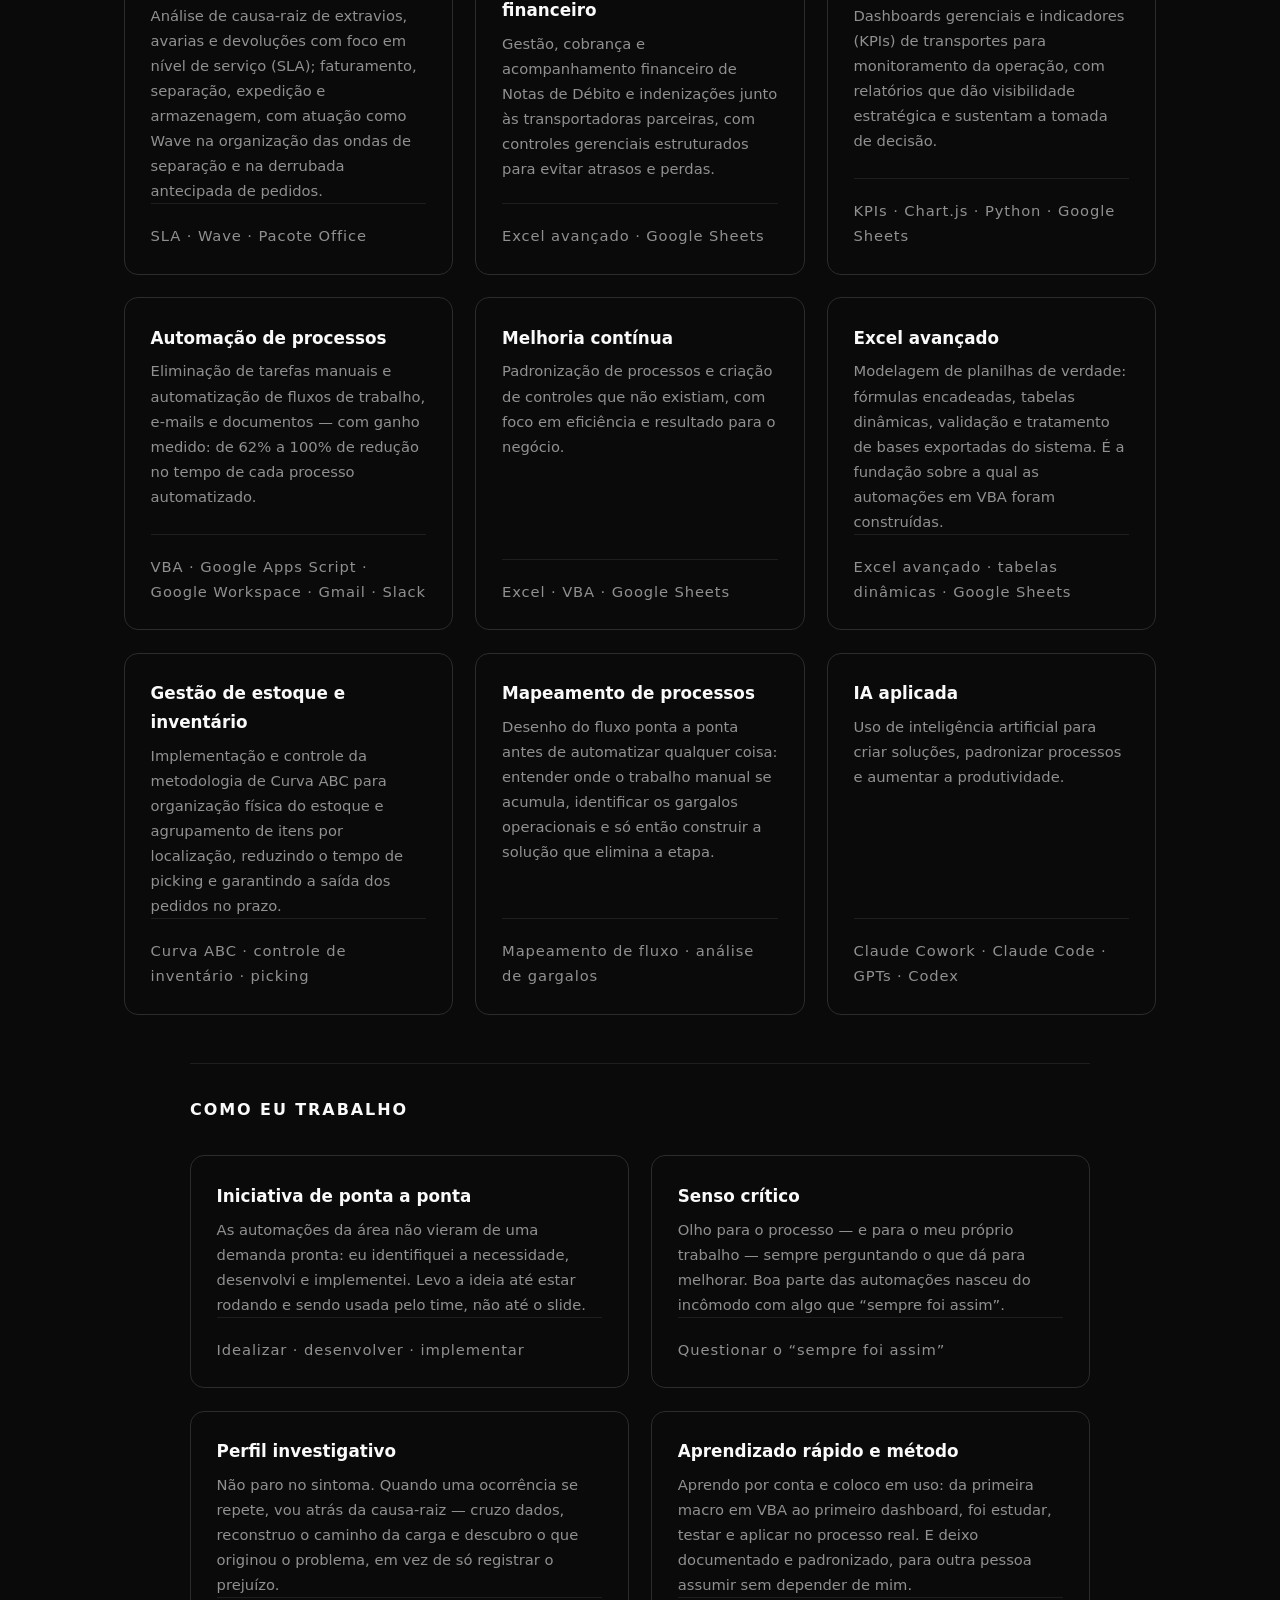
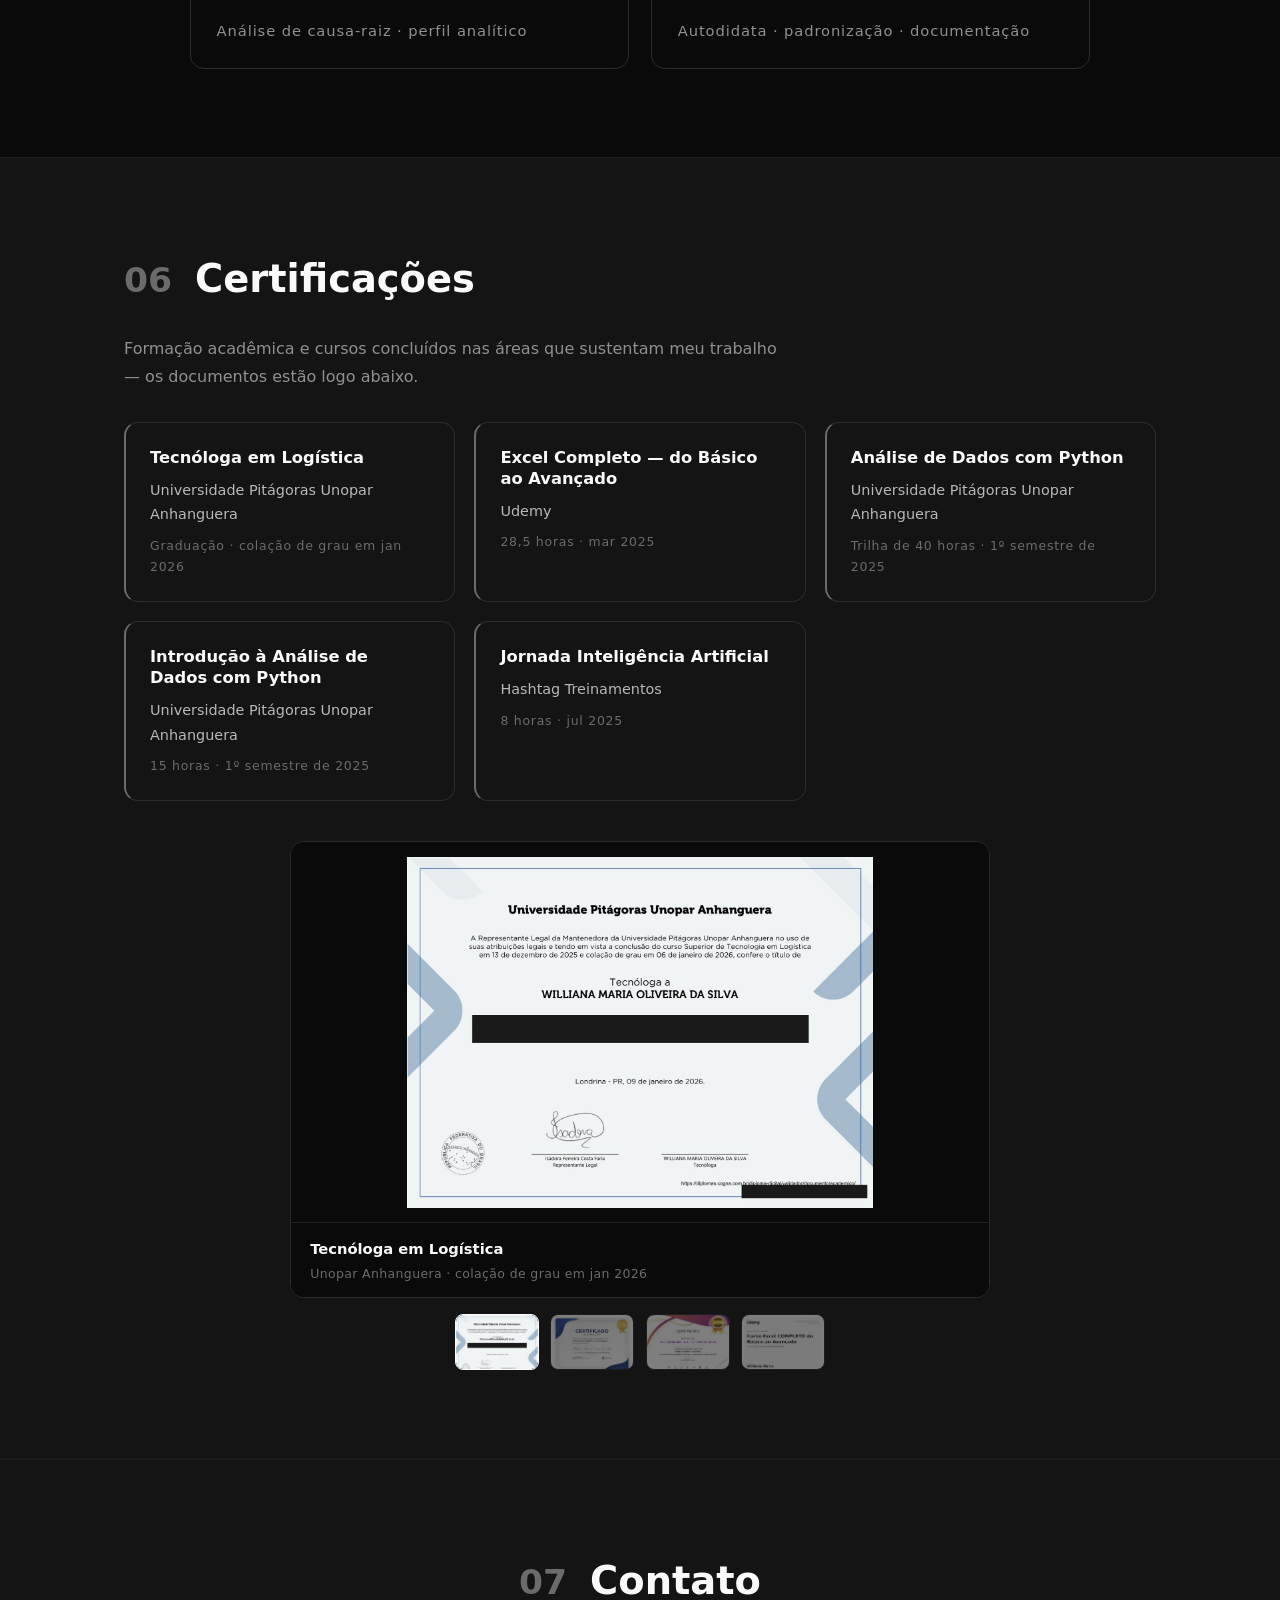
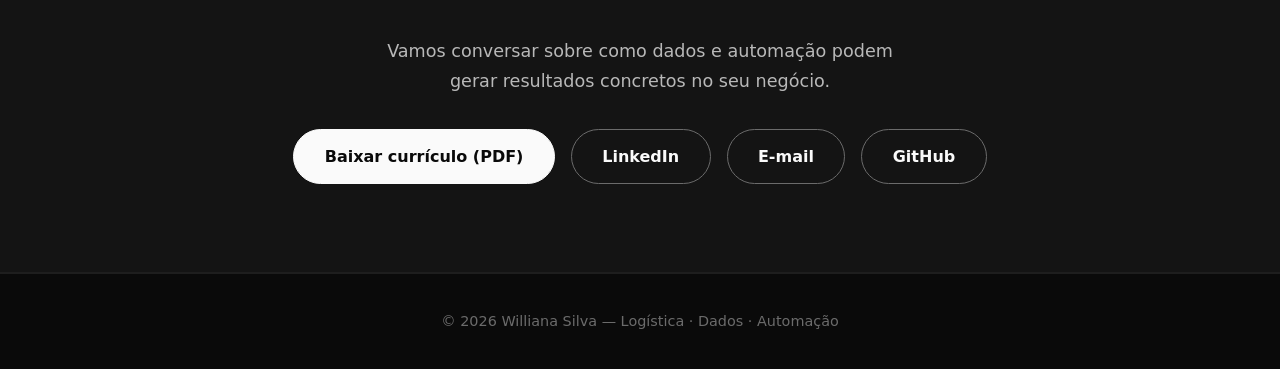
==== commit a94eaa1e: "Da presenca aos Reconhecimentos e equilibra Como eu trabalho Reconhecimentos era a secao com o conte" ====
--- a/index.html
+++ b/index.html
@@ -324,7 +324,7 @@
         </div>
 
         <h3 class="habilidades__grupo reveal">Como eu trabalho</h3>
-        <div class="habilidades__grid">
+        <div class="habilidades__grid habilidades__grid--duplas">
           <div class="habilidade reveal">
             <h3>Iniciativa de ponta a ponta</h3>
             <p>As automações da área não vieram de uma demanda pronta: eu identifiquei a
--- a/css/style.css
+++ b/css/style.css
@@ -166,14 +166,20 @@
 }
 
 .hero__subtitulo {
-  margin-top: 1.25rem;
+  margin-top: 1.35rem;
   max-width: 34rem;
   font-size: 1.15rem;
+  line-height: 1.65;
   color: var(--cinza-300);
 }
 
+.hero__subtitulo strong {
+  color: var(--branco);
+  font-weight: 600;
+}
+
 .hero__acoes {
-  margin-top: 2rem;
+  margin-top: 2.9rem;
   display: flex;
   gap: 1rem;
   flex-wrap: wrap;
@@ -689,7 +695,21 @@
   color: var(--cinza-500);
 }
 
+.habilidades__grid--duplas {
+  grid-template-columns: repeat(2, 1fr);
+  max-width: 900px;
+  margin-inline: auto;
+}
+
+@media (max-width: 760px) {
+  .habilidades__grid--duplas {
+    grid-template-columns: 1fr;
+  }
+}
+
 .habilidades__grupo {
+  max-width: 900px;
+  margin-inline: auto;
   color: var(--branco);
   font-size: 1rem;
   font-weight: 600;
@@ -705,41 +725,70 @@
    ============================================================ */
 .premios {
   display: grid;
-  grid-template-columns: repeat(auto-fit, minmax(300px, 1fr));
-  gap: 1.4rem;
-  margin-top: 2rem;
+  grid-template-columns: repeat(2, 1fr);
+  gap: 1.6rem;
+  max-width: 900px;
+  margin: 2.5rem auto 0;
 }
 
 .premio {
-  background: var(--preto);
+  position: relative;
+  background: linear-gradient(160deg, var(--cinza-900), var(--preto) 65%);
   border: 1px solid var(--cinza-700);
   border-radius: var(--raio);
-  padding: 1.8rem;
-  transition: border-color var(--transicao);
+  padding: 2.4rem 2rem 2rem;
+  overflow: hidden;
+  transition: border-color var(--transicao), transform var(--transicao);
+}
+
+/* filete superior que se acende no hover */
+.premio::before {
+  content: "";
+  position: absolute;
+  top: 0;
+  left: 0;
+  width: 46px;
+  height: 2px;
+  background: var(--cinza-500);
+  transition: width 0.45s ease, background var(--transicao);
 }
 
 .premio:hover {
   border-color: var(--cinza-400);
+  transform: translateY(-3px);
+}
+
+.premio:hover::before {
+  width: 100%;
+  background: var(--branco);
 }
 
 .premio__periodo {
   color: var(--cinza-500);
-  font-size: 0.76rem;
-  letter-spacing: 0.14em;
+  font-size: 0.74rem;
+  letter-spacing: 0.18em;
   text-transform: uppercase;
-  margin-bottom: 0.5rem;
+  margin-bottom: 1rem;
 }
 
 .premio h3 {
   color: var(--branco);
-  font-size: 1.1rem;
-  line-height: 1.35;
-  margin-bottom: 0.6rem;
+  font-size: 1.28rem;
+  line-height: 1.3;
+  margin-bottom: 0.9rem;
+  text-wrap: balance;
 }
 
 .premio p:last-child {
   color: var(--cinza-400);
-  font-size: 0.92rem;
+  font-size: 0.93rem;
+  line-height: 1.7;
+}
+
+@media (max-width: 760px) {
+  .premios {
+    grid-template-columns: 1fr;
+  }
 }
 
 /* Descrição em tópicos na linha do tempo */
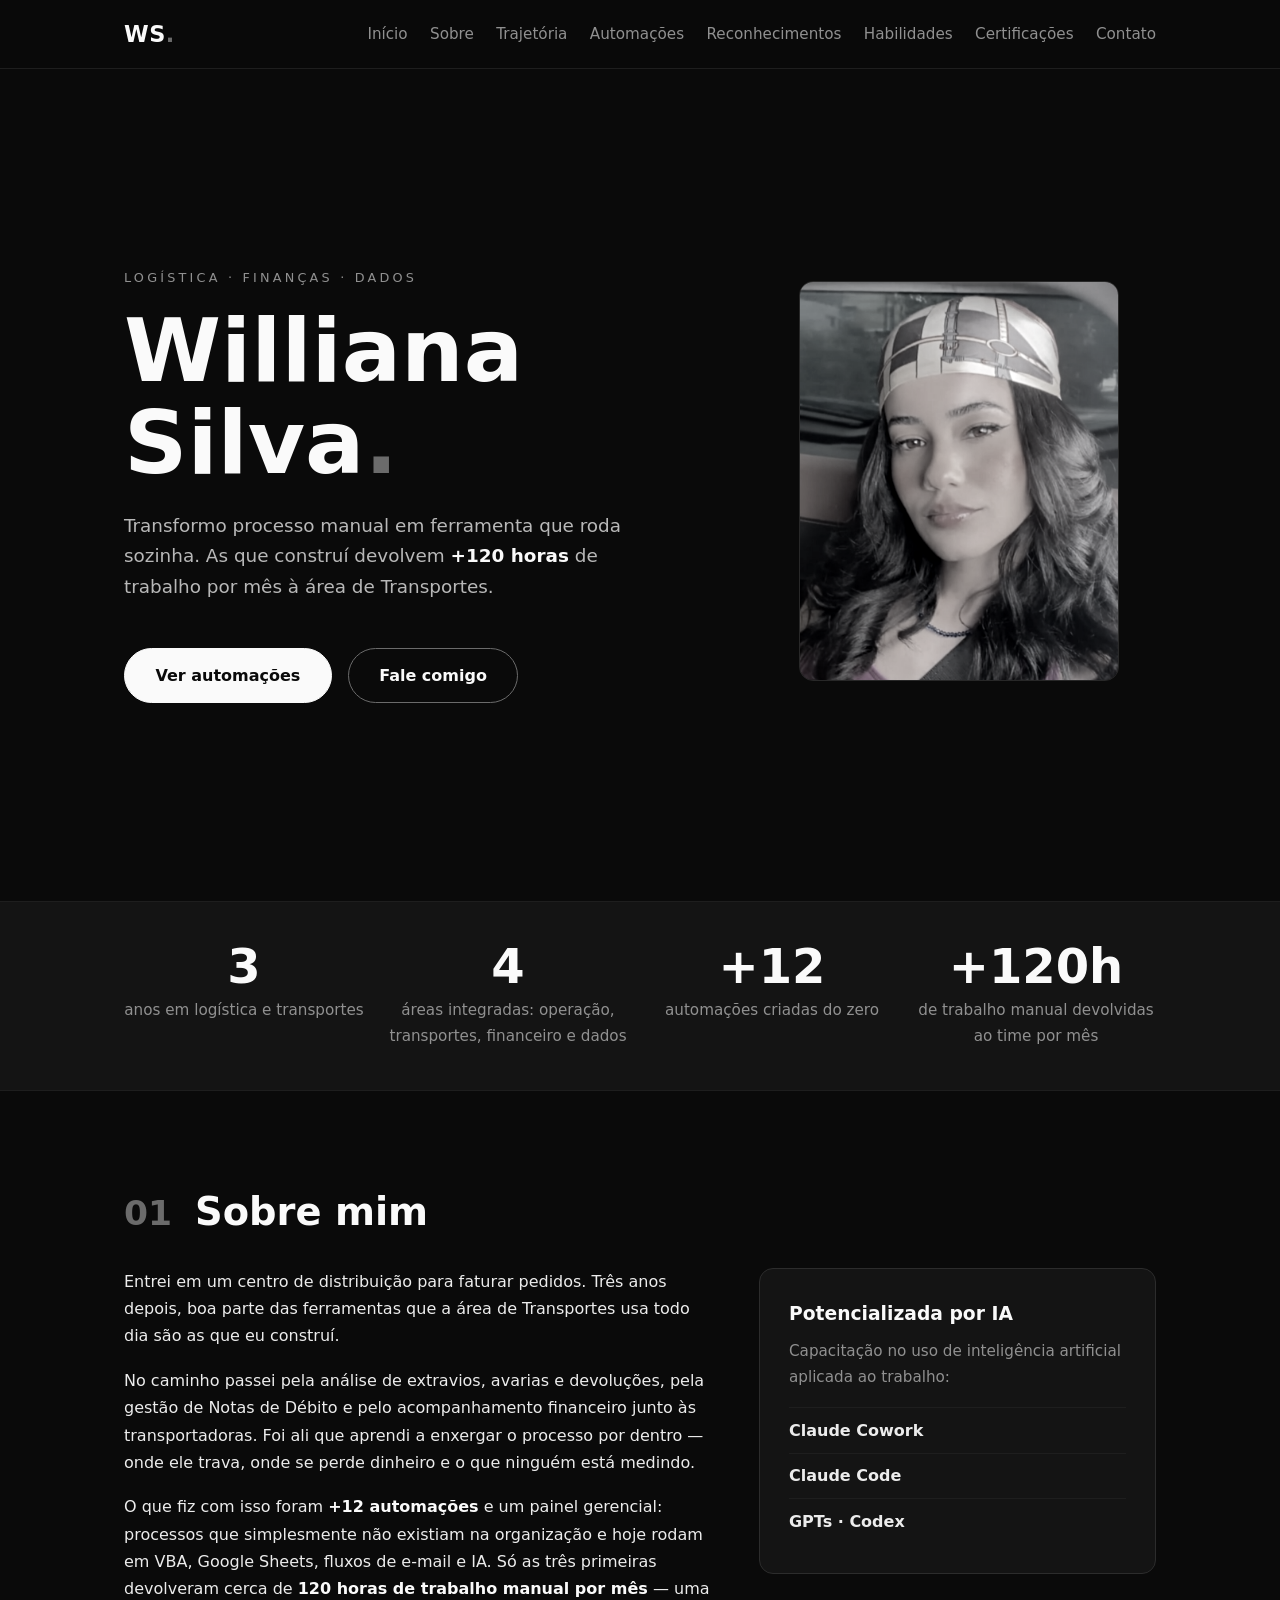
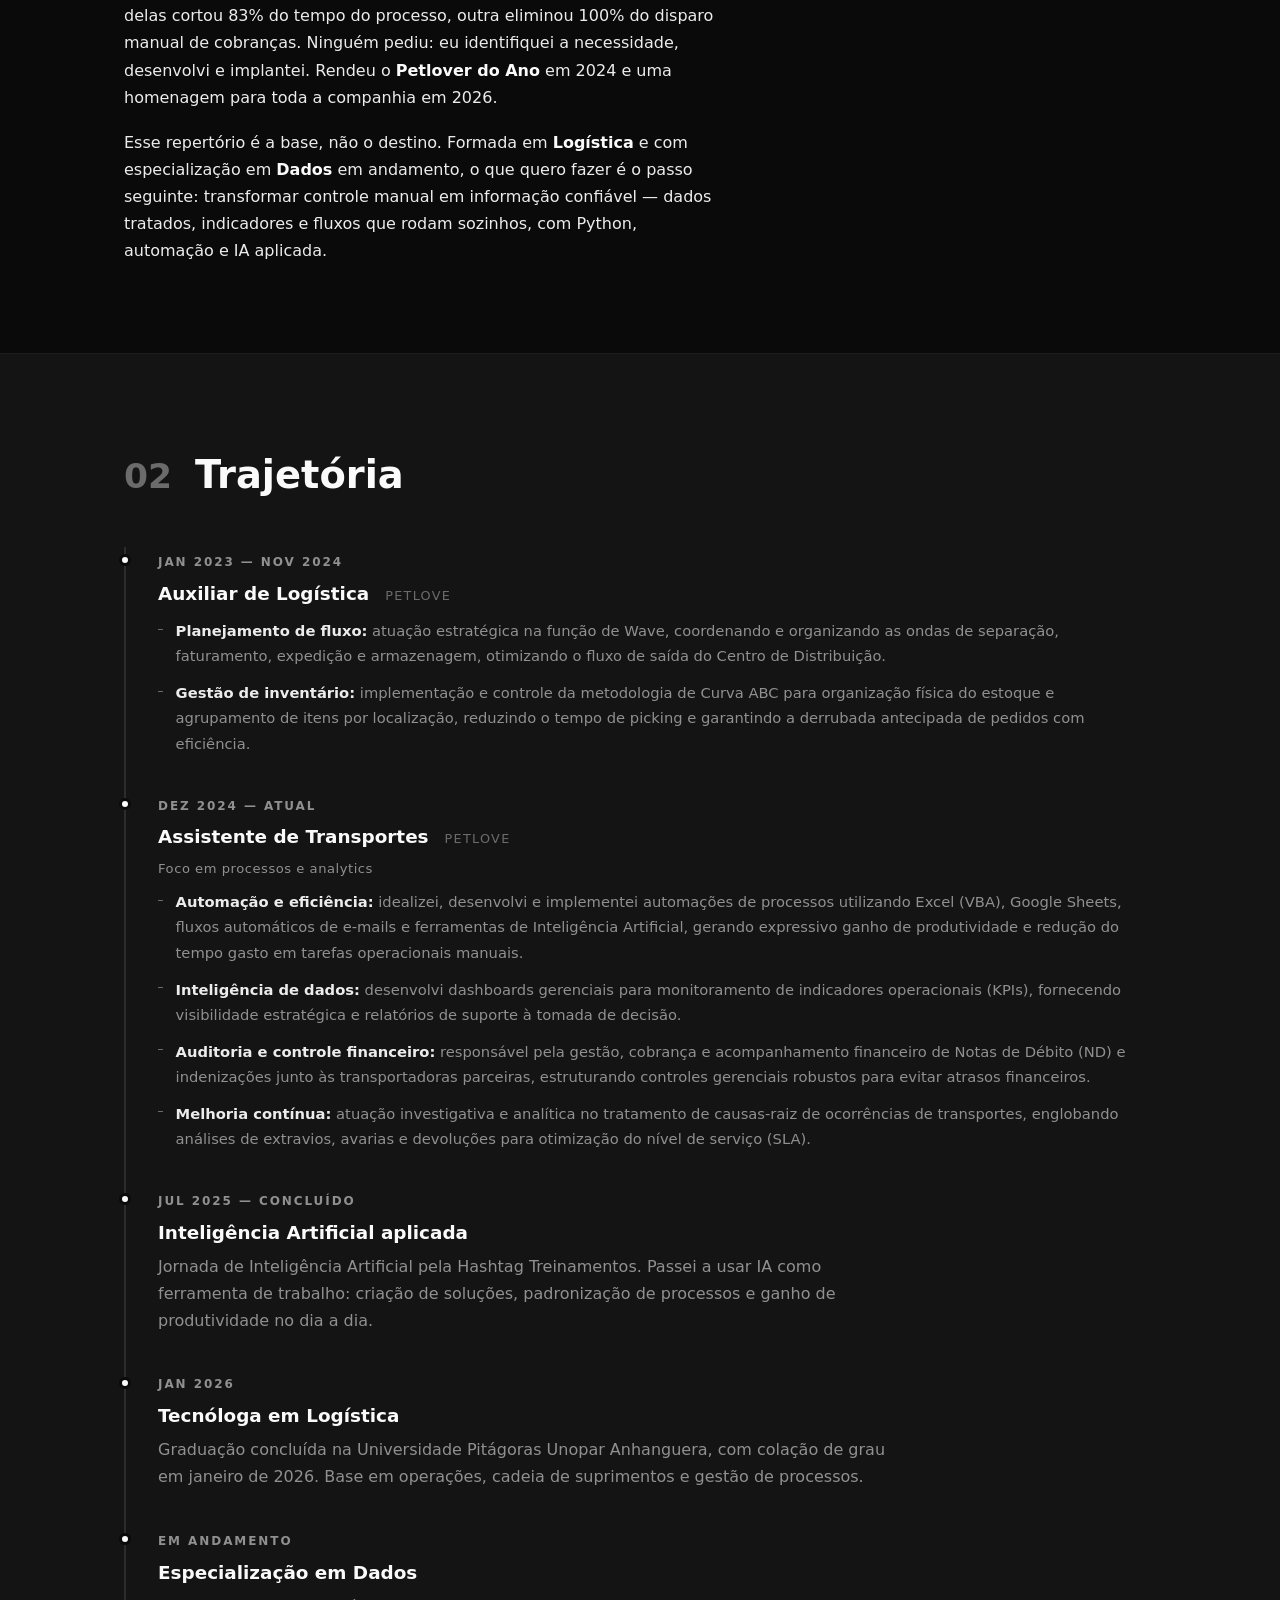
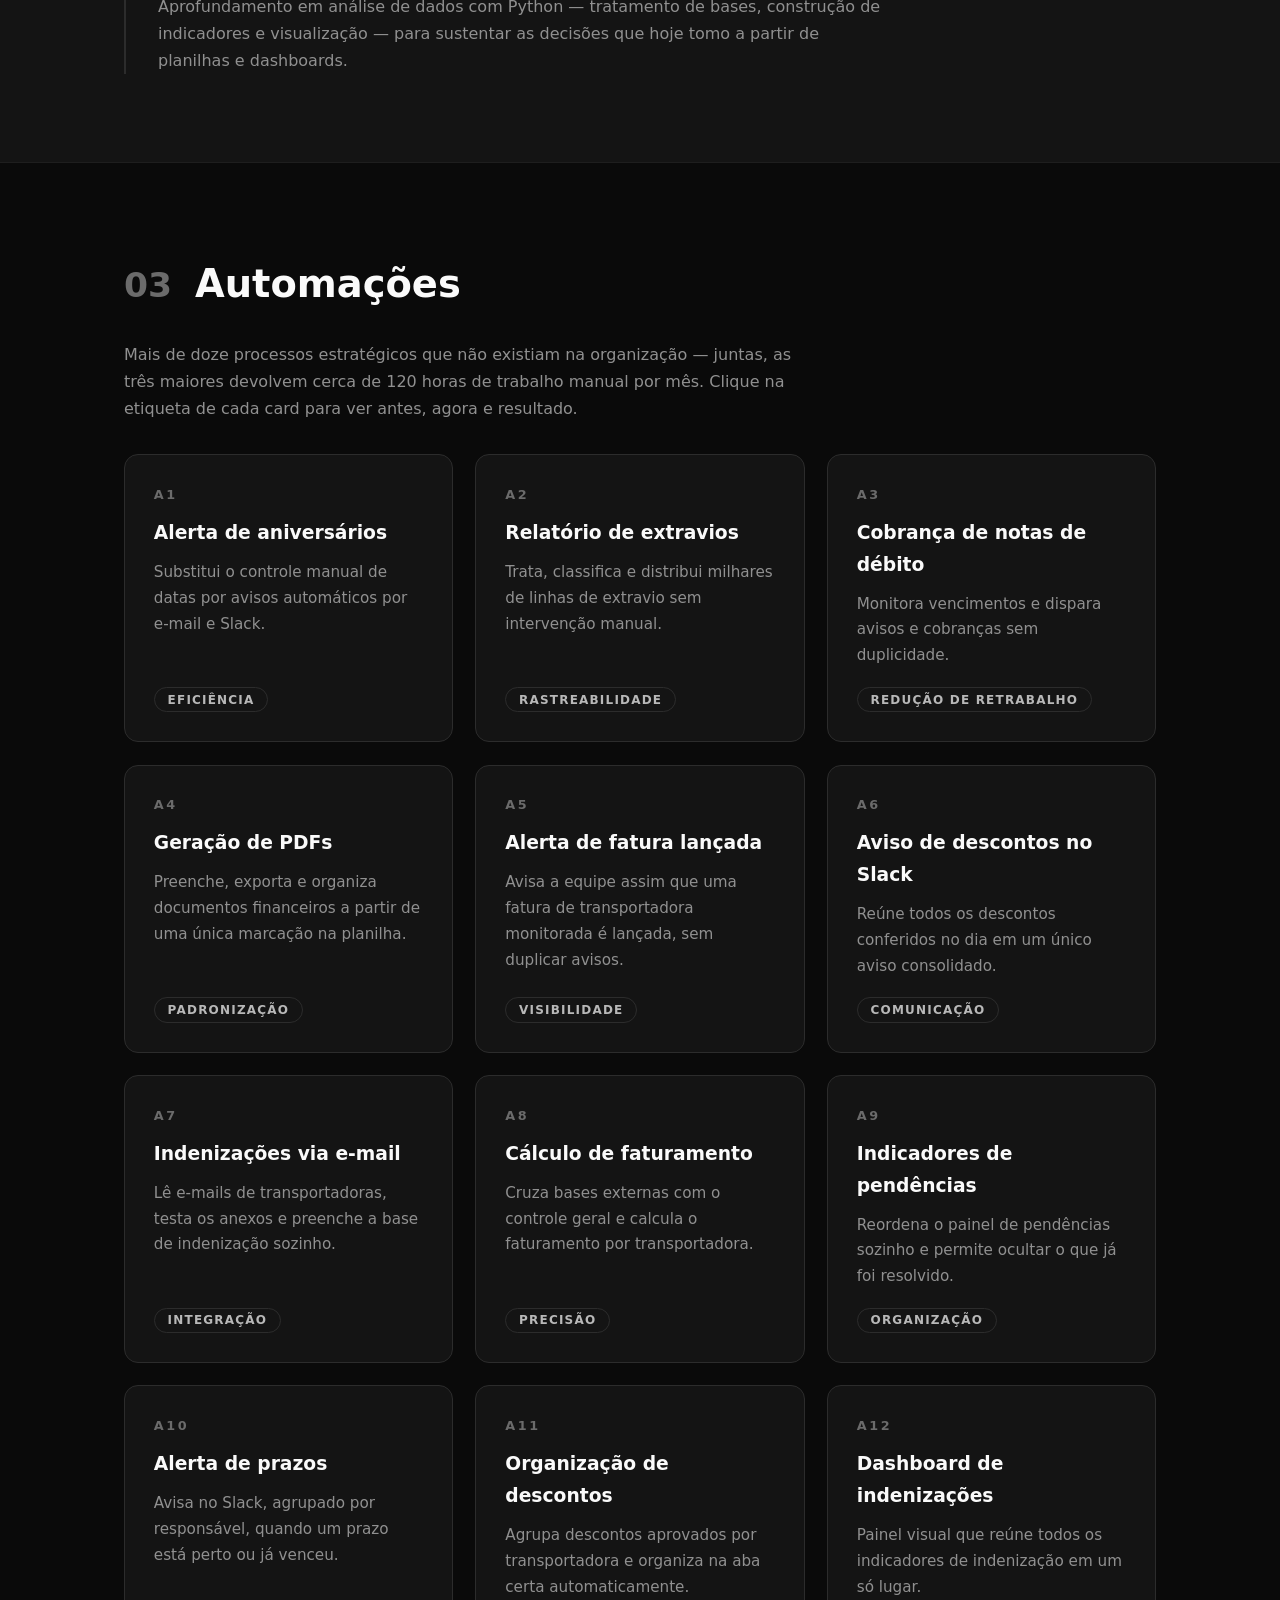
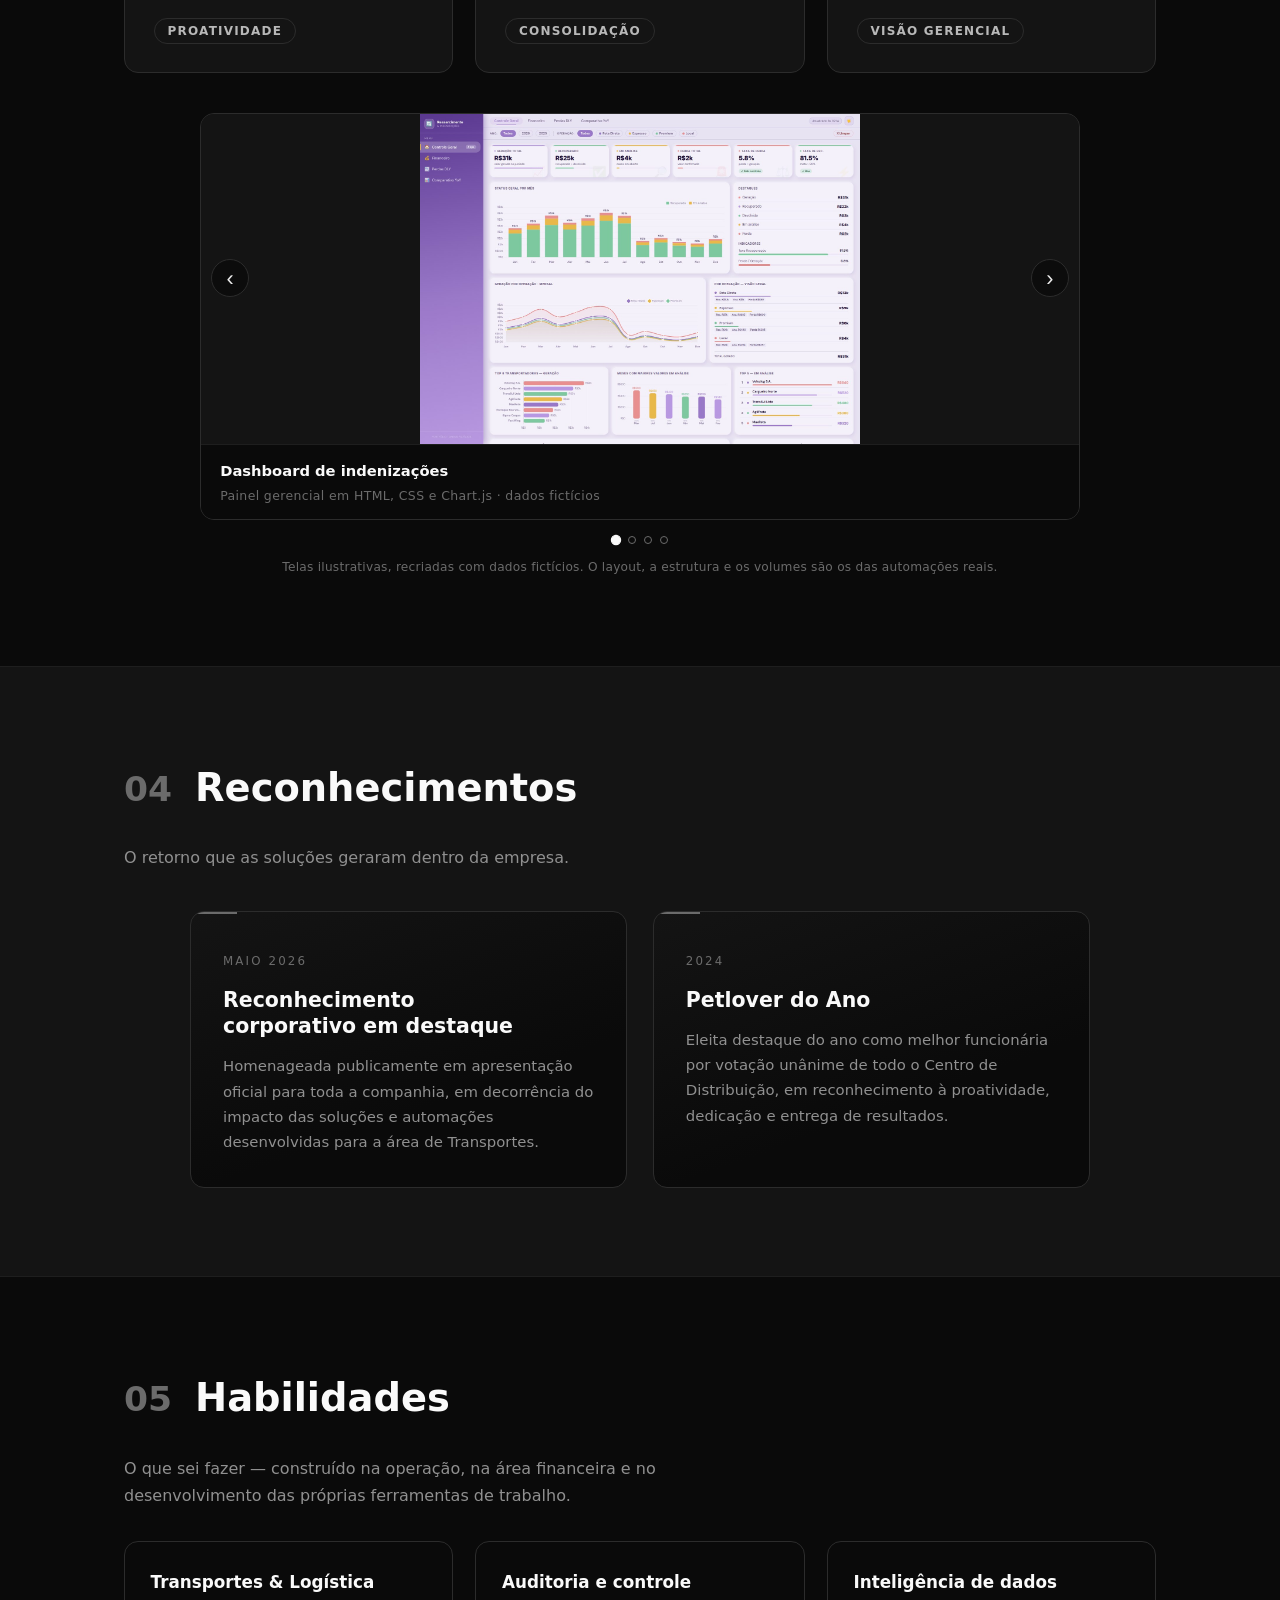
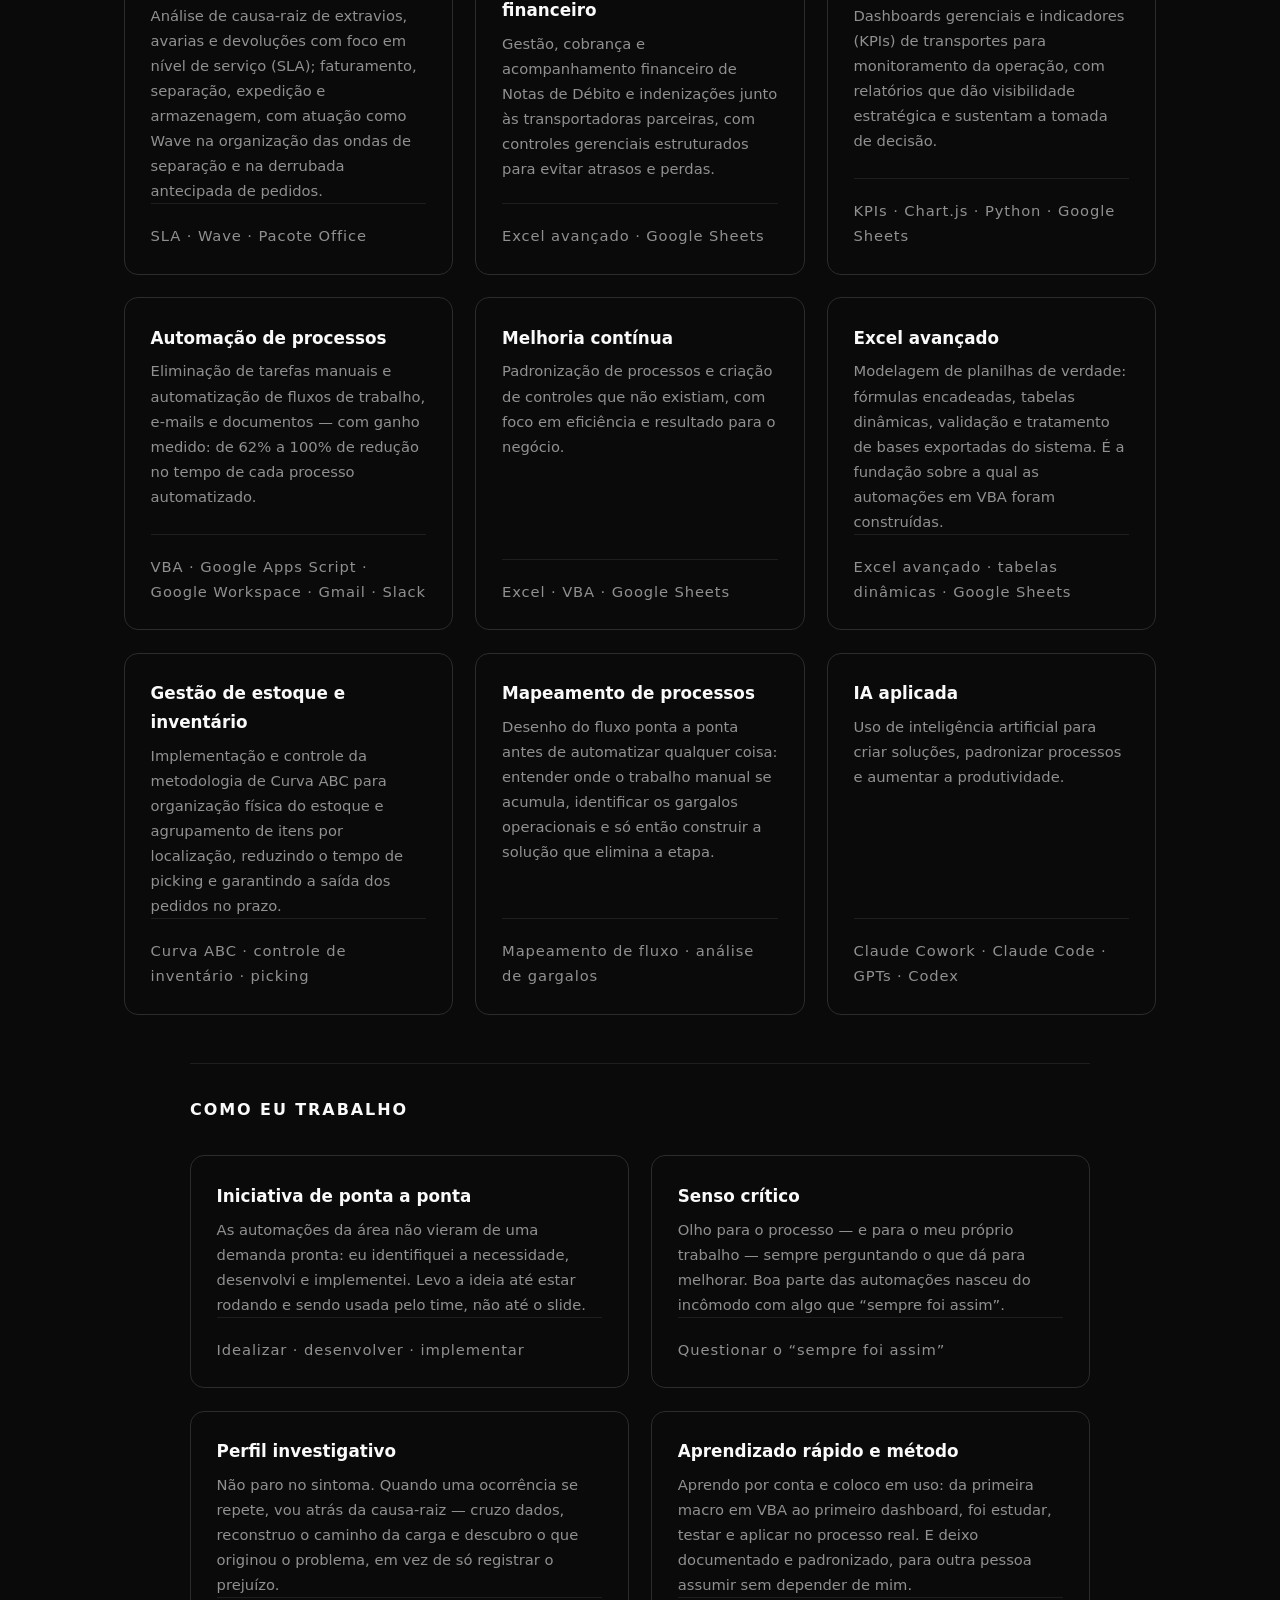
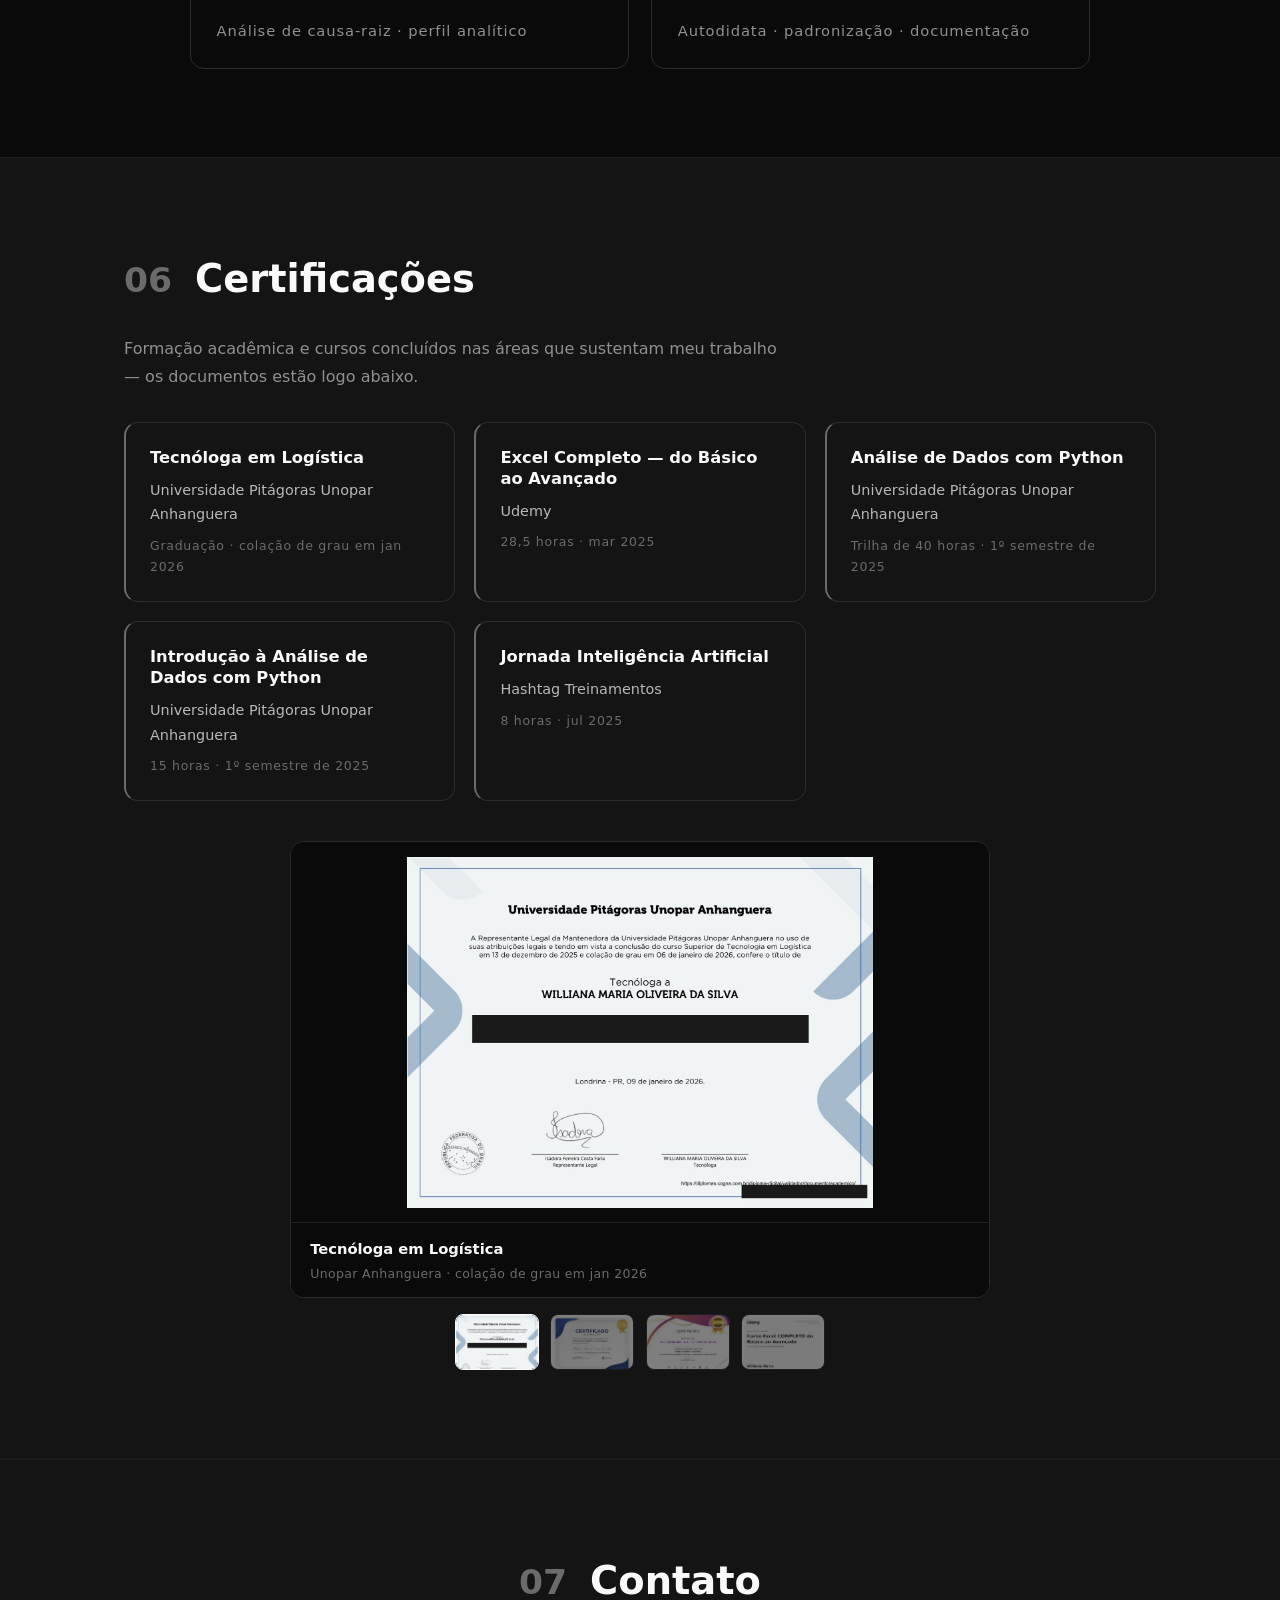
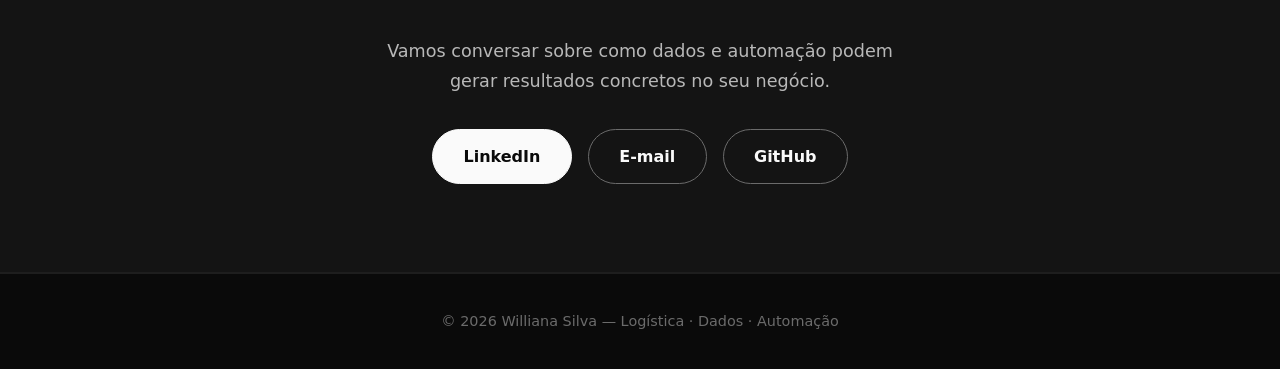
==== commit 8bd8dcc4: "Remove o curriculo em PDF do site O site ja diz tudo o que o PDF dizia, e melhor apresentado. Public" ====
--- a/index.html
+++ b/index.html
@@ -39,8 +39,6 @@
         </p>
         <div class="hero__acoes">
           <a href="#automacoes" class="botao">Ver automações</a>
-          <a href="assets/curriculo-williana-silva.pdf" class="botao botao--vazado"
-             download>Baixar currículo</a>
           <a href="#contato" class="botao botao--vazado">Fale comigo</a>
         </div>
       </div>
@@ -413,8 +411,7 @@
           resultados concretos no seu negócio.
         </p>
         <div class="contato__links reveal">
-          <a href="assets/curriculo-williana-silva.pdf" class="botao" download>Baixar currículo (PDF)</a>
-          <a href="https://www.linkedin.com/in/williana-s-61630a340" target="_blank" rel="noopener" class="botao botao--vazado">LinkedIn</a>
+          <a href="https://www.linkedin.com/in/williana-s-61630a340" target="_blank" rel="noopener" class="botao">LinkedIn</a>
           <a href="mailto:an4oliver@gmail.com" class="botao botao--vazado">E-mail</a>
           <a href="https://github.com/An4oliver" target="_blank" rel="noopener" class="botao botao--vazado">GitHub</a>
         </div>
